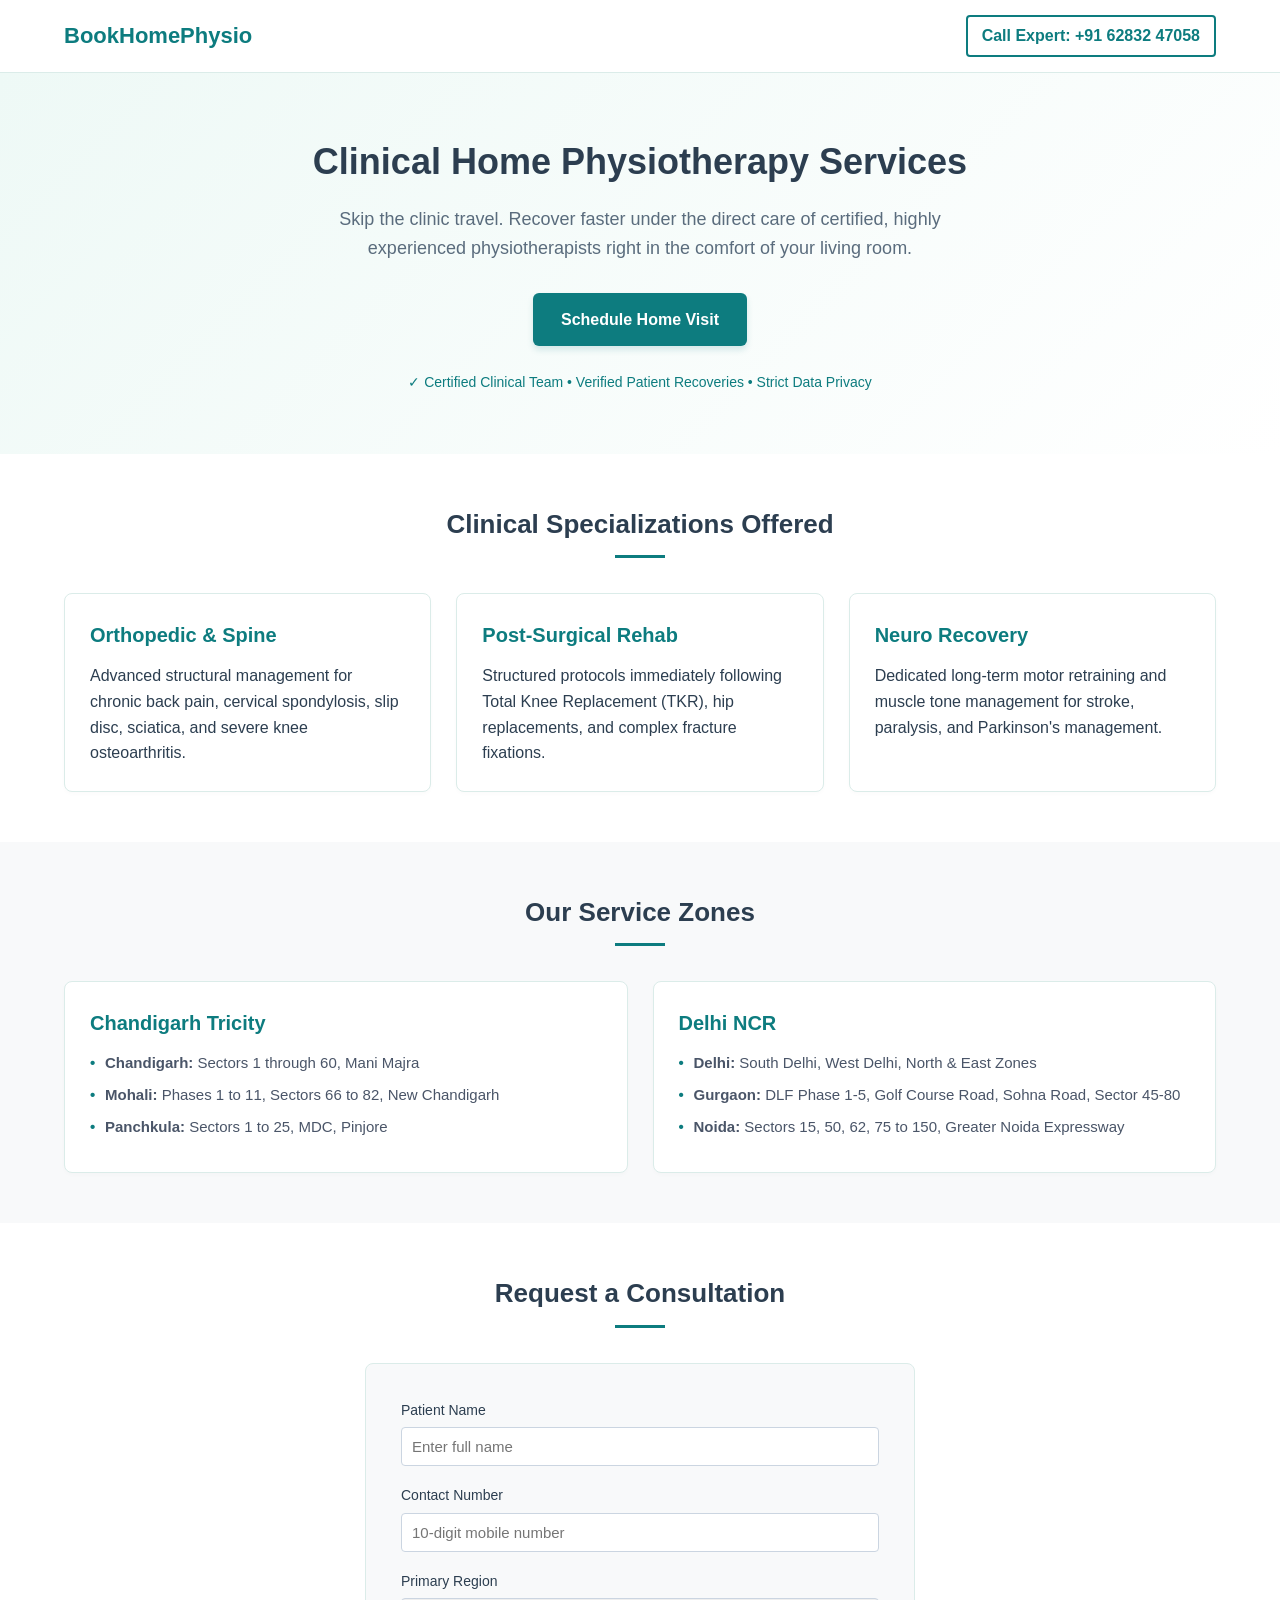
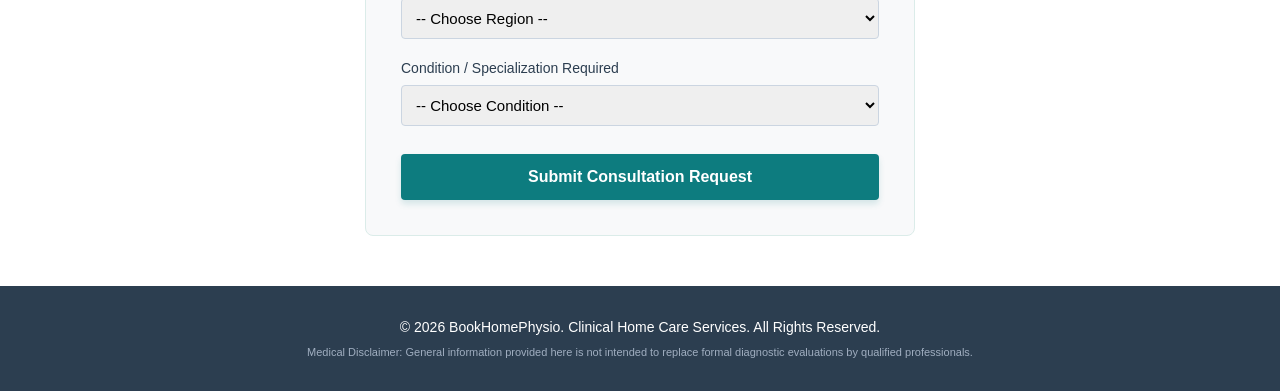
==== index.html @ b2006453 "Create index.html" ====
<!DOCTYPE html>
<html lang="en">
<head>
    <meta charset="UTF-8">
    <meta name="viewport" content="width=device-width, initial-scale=1.0">
    <title>Professional Home Physiotherapy | Chandigarh Tricity & Delhi NCR | BookHomePhysio</title>
    <meta name="description" content="Get certified, specialized home physiotherapists at your doorstep in Chandigarh, Mohali, Panchkula, Delhi, Gurgaon, and Noida. Expert rehab for back pain, stroke, and post-surgery.">
    <meta name="keywords" content="home physiotherapy Chandigarh, home physio Delhi NCR, doorstep physiotherapist Gurgaon, back pain treatment at home Mohali, neuro rehab Panchkula">
    <link rel="canonical" href="https://bookhomephysio.com">
    
    <!-- Deep Mint & Teal Minimal CSS -->
    <style>
        :root {
            --primary-teal: #0d7c7f;
            --accent-mint: #eef9f6;
            --text-dark: #2c3e50;
            --text-light: #ffffff;
            --gray-bg: #f8f9fa;
            --border-color: #dbece9;
        }
        
        * { box-sizing: border-box; margin: 0; padding: 0; font-family: -apple-system, BlinkMacSystemFont, "Segoe UI", Roboto, Helvetica, Arial, sans-serif; }
        body { color: var(--text-dark); line-height: 1.6; background-color: #fff; }
        
        header { background: var(--text-light); padding: 15px 5%; display: flex; justify-content: space-between; align-items: center; border-bottom: 1px solid var(--border-color); position: sticky; top: 0; z-index: 1000; }
        .logo { font-size: 22px; font-weight: 700; color: var(--primary-teal); text-decoration: none; }
        .nav-phone { font-weight: 600; color: var(--primary-teal); text-decoration: none; border: 2px solid var(--primary-teal); padding: 6px 14px; border-radius: 4px; transition: background 0.3s; }
        .nav-phone:hover { background: var(--accent-mint); }
        
        .hero { background: linear-gradient(135deg, var(--accent-mint) 0%, #ffffff 100%); padding: 60px 5%; text-align: center; }
        .hero h1 { font-size: 36px; color: var(--text-dark); margin-bottom: 15px; font-weight: 800; }
        .hero p { font-size: 18px; max-width: 700px; margin: 0 auto 30px; color: #5a6c7d; }
        .cta-btn { background-color: var(--primary-teal); color: var(--text-light); padding: 14px 28px; font-size: 16px; font-weight: 600; border: none; border-radius: 6px; cursor: pointer; text-decoration: none; display: inline-block; box-shadow: 0 4px 6px rgba(13,124,127,0.15); }
        .trust-badge { margin-top: 25px; font-size: 14px; color: var(--primary-teal); font-weight: 500; }

        .section { padding: 50px 5%; }
        .section-title { text-align: center; font-size: 26px; margin-bottom: 35px; position: relative; color: var(--text-dark); }
        .section-title::after { content: ''; display: block; width: 50px; height: 3px; background: var(--primary-teal); margin: 10px auto 0; }

        /* Grid for Locations */
        .grid-container { display: grid; grid-template-columns: repeat(auto-fit, minmax(280px, 1fr)); gap: 25px; }
        .card { background: var(--text-light); border: 1px solid var(--border-color); padding: 25px; border-radius: 8px; box-shadow: 0 2px 4px rgba(0,0,0,0.02); }
        .card h3 { color: var(--primary-teal); margin-bottom: 12px; font-size: 20px; }
        .card ul { list-style: none; }
        .card ul li { margin-bottom: 8px; font-size: 15px; color: #4a5568; position: relative; padding-left: 15px; }
        .card ul li::before { content: "•"; color: var(--primary-teal); font-weight: bold; position: absolute; left: 0; }

        /* Lead Capture Form */
        .form-container { max-width: 550px; margin: 0 auto; background: var(--gray-bg); padding: 35px; border-radius: 8px; border: 1px solid var(--border-color); }
        .form-group { margin-bottom: 18px; }
        .form-group label { display: block; margin-bottom: 6px; font-weight: 500; font-size: 14px; }
        .form-control { width: 100%; padding: 10px; border: 1px solid #cbd5e1; border-radius: 4px; font-size: 15px; }
        .form-control:focus { outline: none; border-color: var(--primary-teal); }

        footer { background: var(--text-dark); color: var(--text-light); padding: 30px 5%; text-align: center; font-size: 14px; }
        
        @media(max-width: 768px) {
            .hero h1 { font-size: 28px; }
            .hero p { font-size: 16px; }
        }
    </style>

    <!-- AEO / GEO Engine Schema Integration with Phone Update -->
    <script type="application/ld+json">
    {
      "@context": "https://schema.org",
      "@type": "MedicalBusiness",
      "name": "BookHomePhysio",
      "image": "https://bookhomephysio.com/assets/logo.png",
      "description": "Premium doorstep physiotherapy services provided by certified healthcare professionals.",
      "url": "https://bookhomephysio.com",
      "telephone": "+916283247058",
      "priceRange": "$$",
      "medicalSpecialty": [
        "Physiotherapy",
        "Musculoskeletal",
        "NeurologicalRehabilitation"
      ],
      "availableService": [
        {
          "@type": "MedicalProcedure",
          "name": "Post-Surgical Rehabilitation",
          "description": "In-home targeted physical therapy for recovery following joint replacements, fractures, or major surgeries."
        },
        {
          "@type": "MedicalProcedure",
          "name": "Neurological Rehabilitation",
          "description": "Specialized movement and motor skill therapies for stroke recovery, Parkinson's disease, and spinal cord injuries."
        },
        {
          "@type": "MedicalProcedure",
          "name": "Geriatric Mobility Care",
          "description": "Balance, strength training, and fall prevention for elderly individuals in their homes."
        }
      ],
      "areaServed": [
        {
          "@type": "AdministrativeArea",
          "name": "Chandigarh Tricity",
          "containsPlace": [
            {"@type": "AdministrativeArea", "name": "Chandigarh"},
            {"@type": "AdministrativeArea", "name": "Mohali"},
            {"@type": "AdministrativeArea", "name": "Panchkula"}
          ]
        },
        {
          "@type": "AdministrativeArea",
          "name": "Delhi NCR",
          "containsPlace": [
            {"@type": "AdministrativeArea", "name": "Delhi"},
            {"@type": "AdministrativeArea", "name": "Gurgaon"},
            {"@type": "AdministrativeArea", "name": "Noida"}
          ]
        }
      ]
    }
    </script>
</head>
<body>

    <header>
        <a href="#" class="logo">BookHomePhysio</a>
        <a href="tel:+916283247058" class="nav-phone">Call Expert: +91 62832 47058</a>
    </header>

    <!-- Hero Content structured for quick indexing answers -->
    <section class="hero">
        <h1>Clinical Home Physiotherapy Services</h1>
        <p>Skip the clinic travel. Recover faster under the direct care of certified, highly experienced physiotherapists right in the comfort of your living room.</p>
        <a href="#book-now" class="cta-btn">Schedule Home Visit</a>
        <div class="trust-badge">✓ Certified Clinical Team • Verified Patient Recoveries • Strict Data Privacy</div>
    </section>

    <!-- Core Specializations -->
    <section class="section">
        <h2 class="section-title">Clinical Specializations Offered</h2>
        <div class="grid-container">
            <div class="card">
                <h3>Orthopedic & Spine</h3>
                <p>Advanced structural management for chronic back pain, cervical spondylosis, slip disc, sciatica, and severe knee osteoarthritis.</p>
            </div>
            <div class="card">
                <h3>Post-Surgical Rehab</h3>
                <p>Structured protocols immediately following Total Knee Replacement (TKR), hip replacements, and complex fracture fixations.</p>
            </div>
            <div class="card">
                <h3>Neuro Recovery</h3>
                <p>Dedicated long-term motor retraining and muscle tone management for stroke, paralysis, and Parkinson's management.</p>
            </div>
        </div>
    </section>

    <!-- Geographic Anchors (Crucial for GEO / Local SEO Context) -->
    <section class="section" style="background-color: var(--gray-bg);">
        <h2 class="section-title">Our Service Zones</h2>
        <div class="grid-container">
            <div class="card">
                <h3>Chandigarh Tricity</h3>
                <ul>
                    <li><strong>Chandigarh:</strong> Sectors 1 through 60, Mani Majra</li>
                    <li><strong>Mohali:</strong> Phases 1 to 11, Sectors 66 to 82, New Chandigarh</li>
                    <li><strong>Panchkula:</strong> Sectors 1 to 25, MDC, Pinjore</li>
                </ul>
            </div>
            <div class="card">
                <h3>Delhi NCR</h3>
                <ul>
                    <li><strong>Delhi:</strong> South Delhi, West Delhi, North & East Zones</li>
                    <li><strong>Gurgaon:</strong> DLF Phase 1-5, Golf Course Road, Sohna Road, Sector 45-80</li>
                    <li><strong>Noida:</strong> Sectors 15, 50, 62, 75 to 150, Greater Noida Expressway</li>
                </ul>
            </div>
        </div>
    </section>

    <!-- Conversion & Medical Intake Node -->
    <section class="section" id="book-now">
        <h2 class="section-title">Request a Consultation</h2>
        <div class="form-container">
            <form action="#" method="POST">
                <div class="form-group">
                    <label for="patient_name">Patient Name</label>
                    <input type="text" id="patient_name" name="name" class="form-control" required placeholder="Enter full name">
                </div>
                <div class="form-group">
                    <label for="phone_number">Contact Number</label>
                    <input type="tel" id="phone_number" name="phone" class="form-control" required placeholder="10-digit mobile number">
                </div>
                <div class="form-group">
                    <label for="location_zone">Primary Region</label>
                    <select id="location_zone" name="region" class="form-control" required>
                        <option value="">-- Choose Region --</option>
                        <option value="chandigarh">Chandigarh Tricity</option>
                        <option value="delhi-ncr">Delhi NCR</option>
                    </select>
                </div>
                <div class="form-group">
                    <label for="condition_type">Condition / Specialization Required</label>
                    <select id="condition_type" name="condition" class="form-control" required>
                        <option value="">-- Choose Condition --</option>
                        <option value="ortho">Orthopedic / Joint Pain</option>
                        <option value="post-op">Post-Surgical Rehabilitation</option>
                        <option value="neuro">Neurological Recovery (Stroke/Paralysis)</option>
                        <option value="other">General Mobility & Elderly Care</option>
                    </select>
                </div>
                <button type="submit" class="cta-btn" style="width: 100%; border-radius: 4px; margin-top: 10px;">Submit Consultation Request</button>
            </form>
        </div>
    </section>

    <footer>
        <p>&copy; 2026 BookHomePhysio. Clinical Home Care Services. All Rights Reserved.</p>
        <p style="font-size: 11px; margin-top: 5px; color: #a0aec0;">Medical Disclaimer: General information provided here is not intended to replace formal diagnostic evaluations by qualified professionals.</p>
    </footer>

</body>
</html>
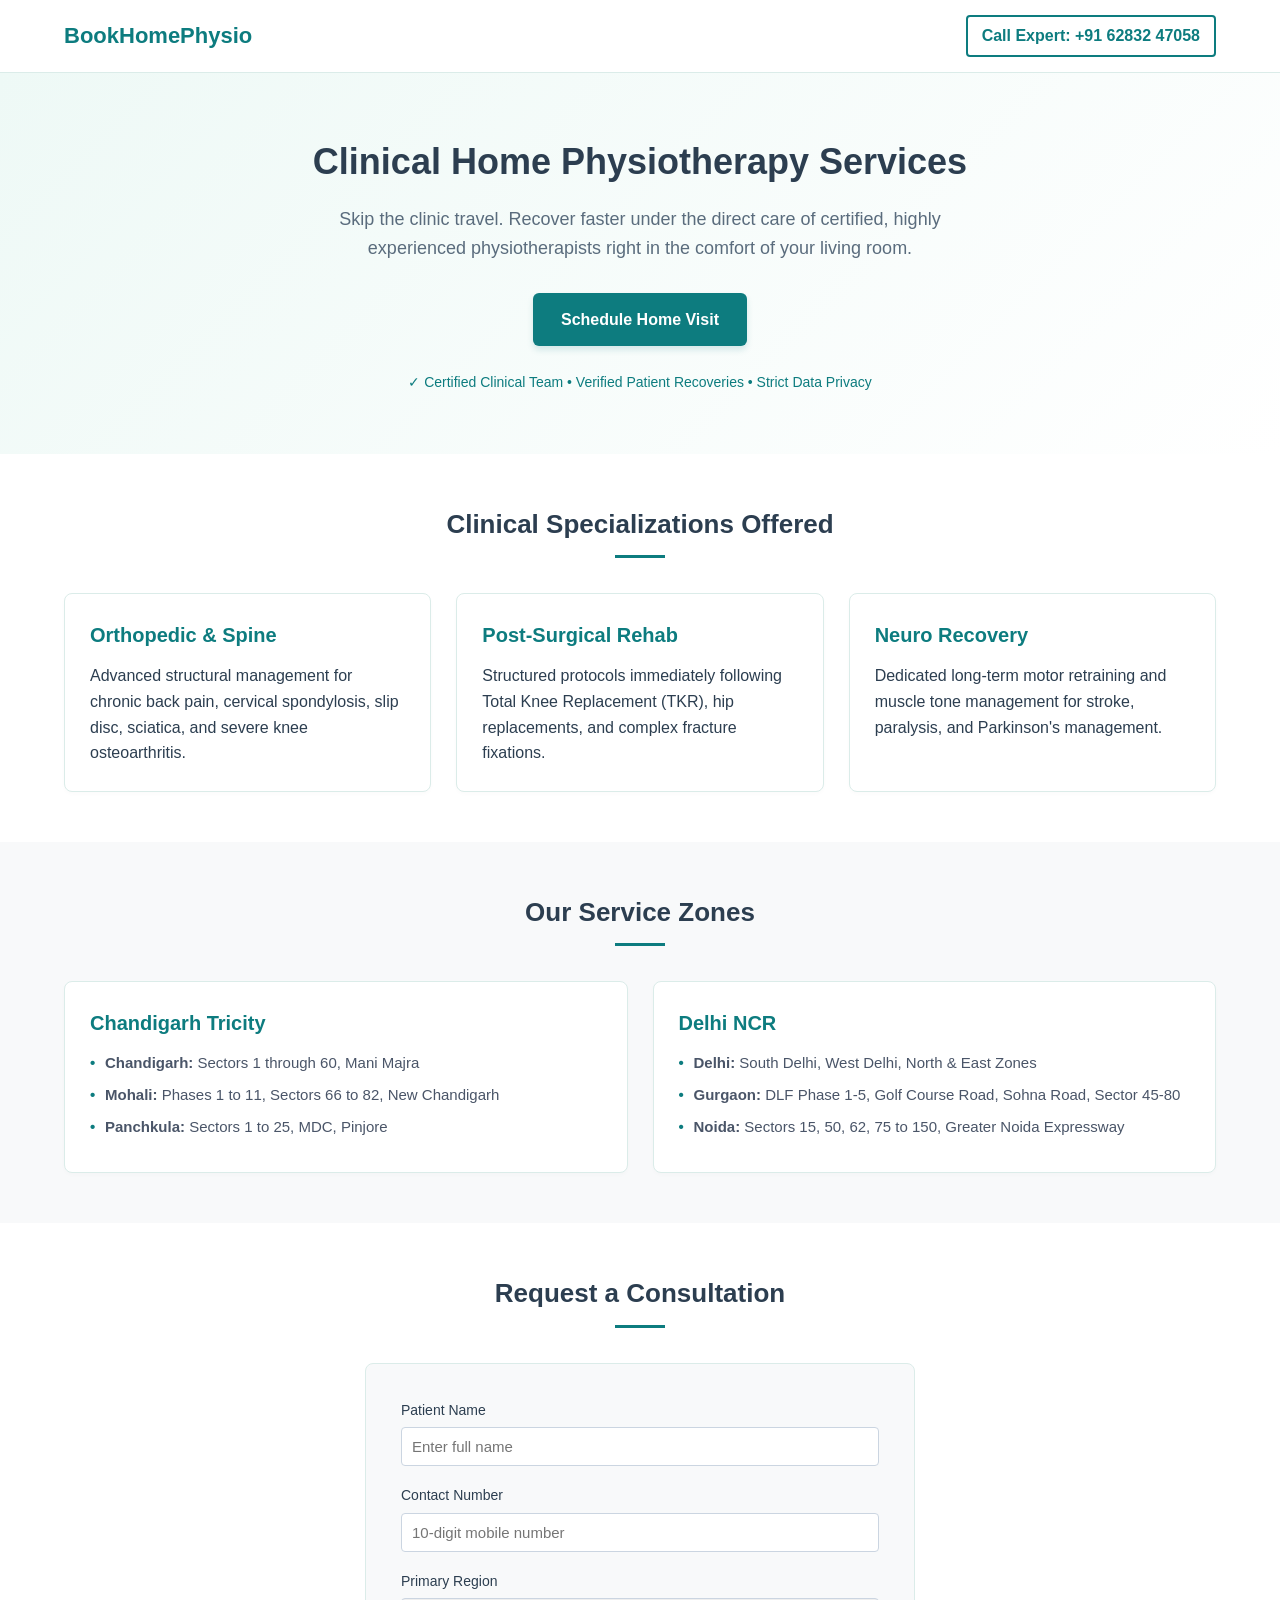
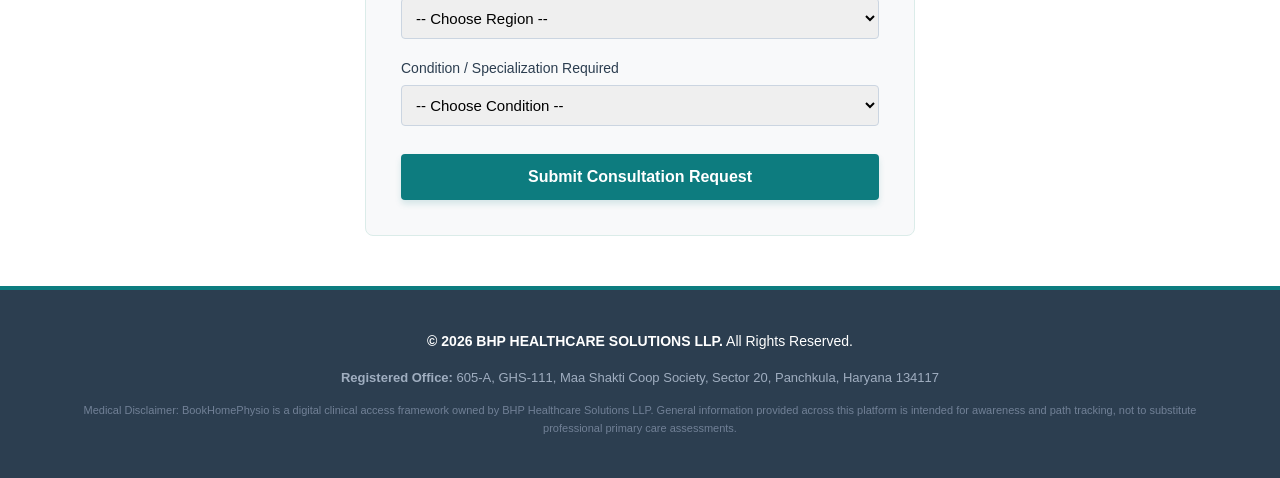
==== commit a3a27c13: "Update index.html" ====
--- a/index.html
+++ b/index.html
@@ -8,7 +8,6 @@
     <meta name="keywords" content="home physiotherapy Chandigarh, home physio Delhi NCR, doorstep physiotherapist Gurgaon, back pain treatment at home Mohali, neuro rehab Panchkula">
     <link rel="canonical" href="https://bookhomephysio.com">
     
-    <!-- Deep Mint & Teal Minimal CSS -->
     <style>
         :root {
             --primary-teal: #0d7c7f;
@@ -47,12 +46,14 @@
 
         /* Lead Capture Form */
         .form-container { max-width: 550px; margin: 0 auto; background: var(--gray-bg); padding: 35px; border-radius: 8px; border: 1px solid var(--border-color); }
-        .form-group { margin-bottom: 18px; }
+        .form-container form { margin: 0; }
+        .form-group { margin-bottom: 18px; text-align: left; }
         .form-group label { display: block; margin-bottom: 6px; font-weight: 500; font-size: 14px; }
         .form-control { width: 100%; padding: 10px; border: 1px solid #cbd5e1; border-radius: 4px; font-size: 15px; }
         .form-control:focus { outline: none; border-color: var(--primary-teal); }
 
-        footer { background: var(--text-dark); color: var(--text-light); padding: 30px 5%; text-align: center; font-size: 14px; }
+        footer { background: var(--text-dark); color: var(--text-light); padding: 40px 5%; text-align: center; font-size: 14px; border-top: 4px solid var(--primary-teal); }
+        .footer-address { margin: 15px auto; max-width: 600px; color: #a0aec0; font-size: 13px; line-height: 1.5; }
         
         @media(max-width: 768px) {
             .hero h1 { font-size: 28px; }
@@ -60,17 +61,25 @@
         }
     </style>
 
-    <!-- AEO / GEO Engine Schema Integration with Phone Update -->
     <script type="application/ld+json">
     {
       "@context": "https://schema.org",
       "@type": "MedicalBusiness",
-      "name": "BookHomePhysio",
+      "name": "BHP HEALTHCARE SOLUTIONS LLP",
+      "alternateName": "BookHomePhysio",
       "image": "https://bookhomephysio.com/assets/logo.png",
-      "description": "Premium doorstep physiotherapy services provided by certified healthcare professionals.",
+      "description": "Premium doorstep physiotherapy services provided by certified healthcare professionals across Chandigarh Tricity and Delhi NCR.",
       "url": "https://bookhomephysio.com",
       "telephone": "+916283247058",
       "priceRange": "$$",
+      "address": {
+        "@type": "PostalAddress",
+        "streetAddress": "605-A, GHS-111, Maa Shakti Coop Society, Sector 20",
+        "addressLocality": "Panchkula",
+        "addressRegion": "Haryana",
+        "postalCode": "134117",
+        "addressCountry": "IN"
+      },
       "medicalSpecialty": [
         "Physiotherapy",
         "Musculoskeletal",
@@ -123,7 +132,6 @@
         <a href="tel:+916283247058" class="nav-phone">Call Expert: +91 62832 47058</a>
     </header>
 
-    <!-- Hero Content structured for quick indexing answers -->
     <section class="hero">
         <h1>Clinical Home Physiotherapy Services</h1>
         <p>Skip the clinic travel. Recover faster under the direct care of certified, highly experienced physiotherapists right in the comfort of your living room.</p>
@@ -131,7 +139,6 @@
         <div class="trust-badge">✓ Certified Clinical Team • Verified Patient Recoveries • Strict Data Privacy</div>
     </section>
 
-    <!-- Core Specializations -->
     <section class="section">
         <h2 class="section-title">Clinical Specializations Offered</h2>
         <div class="grid-container">
@@ -150,7 +157,6 @@
         </div>
     </section>
 
-    <!-- Geographic Anchors (Crucial for GEO / Local SEO Context) -->
     <section class="section" style="background-color: var(--gray-bg);">
         <h2 class="section-title">Our Service Zones</h2>
         <div class="grid-container">
@@ -173,7 +179,6 @@
         </div>
     </section>
 
-    <!-- Conversion & Medical Intake Node -->
     <section class="section" id="book-now">
         <h2 class="section-title">Request a Consultation</h2>
         <div class="form-container">
@@ -210,8 +215,13 @@
     </section>
 
     <footer>
-        <p>&copy; 2026 BookHomePhysio. Clinical Home Care Services. All Rights Reserved.</p>
-        <p style="font-size: 11px; margin-top: 5px; color: #a0aec0;">Medical Disclaimer: General information provided here is not intended to replace formal diagnostic evaluations by qualified professionals.</p>
+        <p><strong>&copy; 2026 BHP HEALTHCARE SOLUTIONS LLP.</strong> All Rights Reserved.</p>
+        <p class="footer-address">
+            <strong>Registered Office:</strong> 605-A, GHS-111, Maa Shakti Coop Society, Sector 20, Panchkula, Haryana 134117
+        </p>
+        <p style="font-size: 11px; margin-top: 15px; color: #718096;">
+            Medical Disclaimer: BookHomePhysio is a digital clinical access framework owned by BHP Healthcare Solutions LLP. General information provided across this platform is intended for awareness and path tracking, not to substitute professional primary care assessments.
+        </p>
     </footer>
 
 </body>
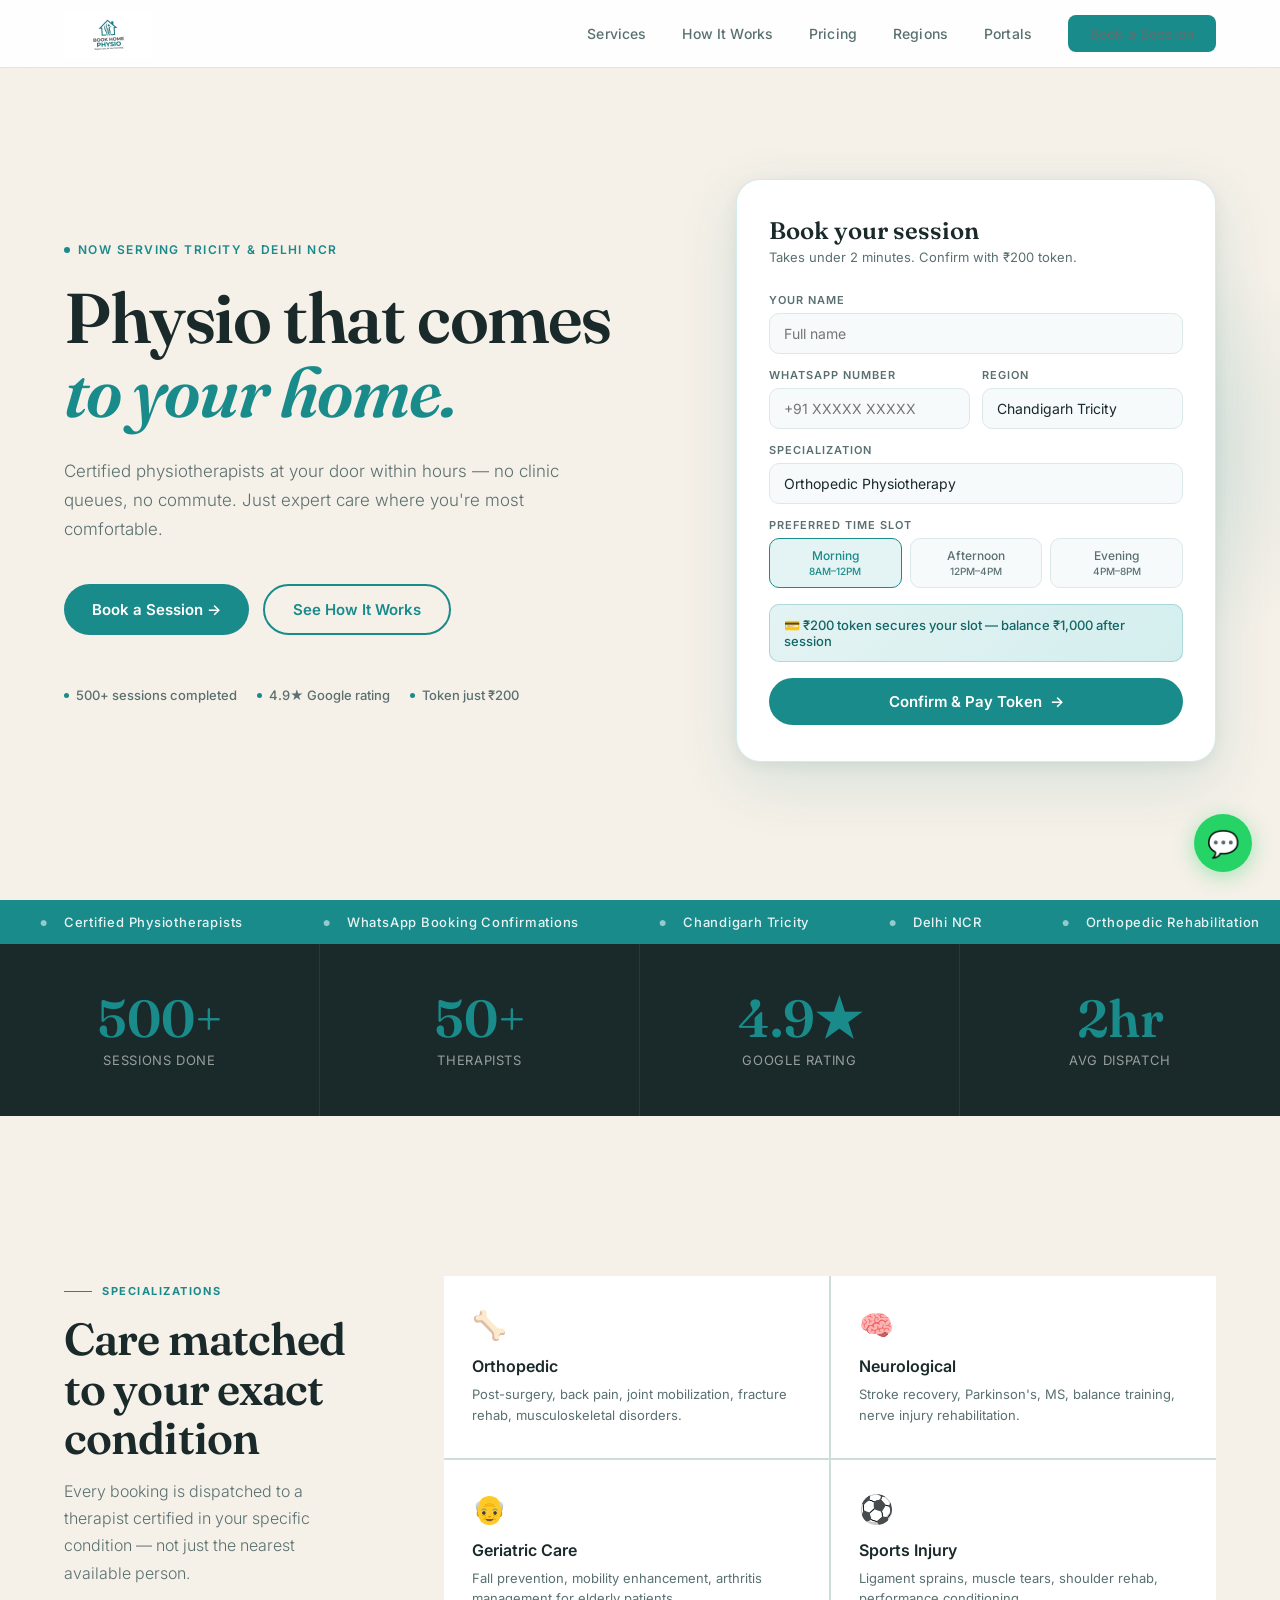
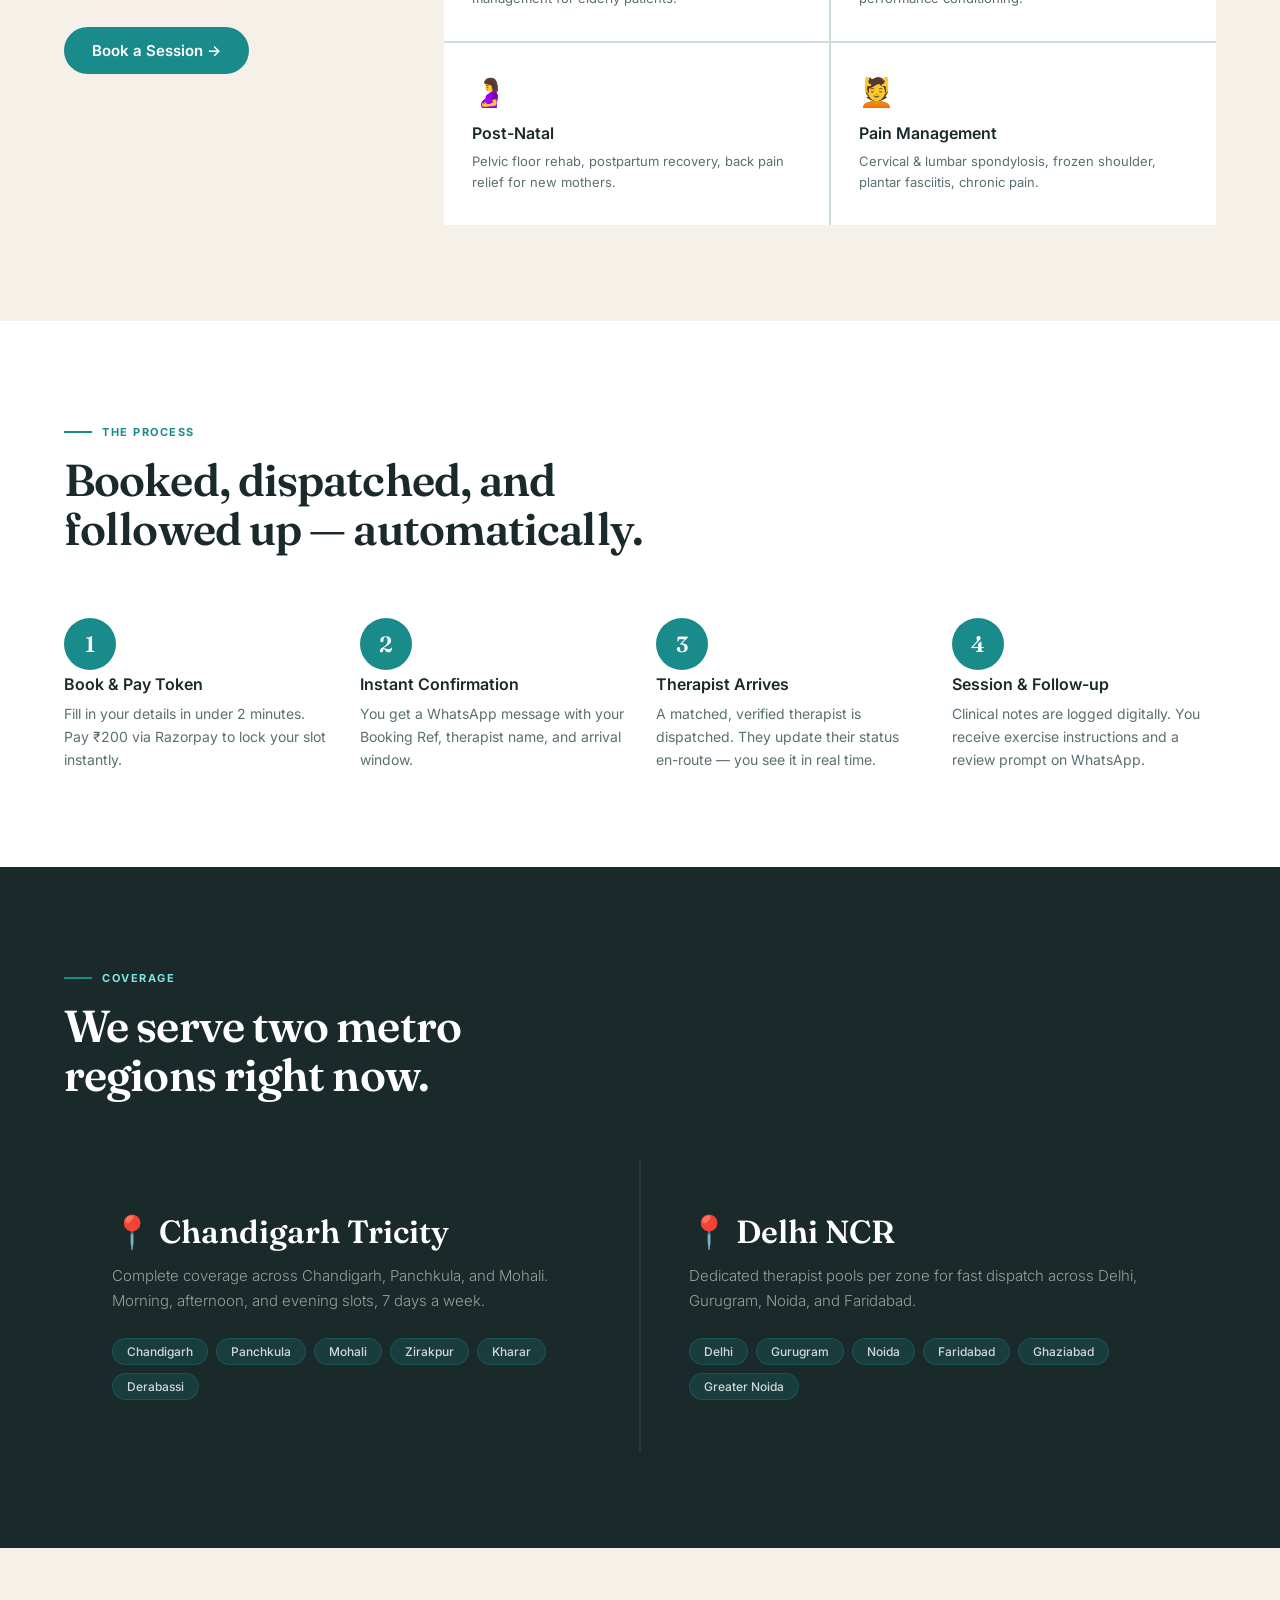
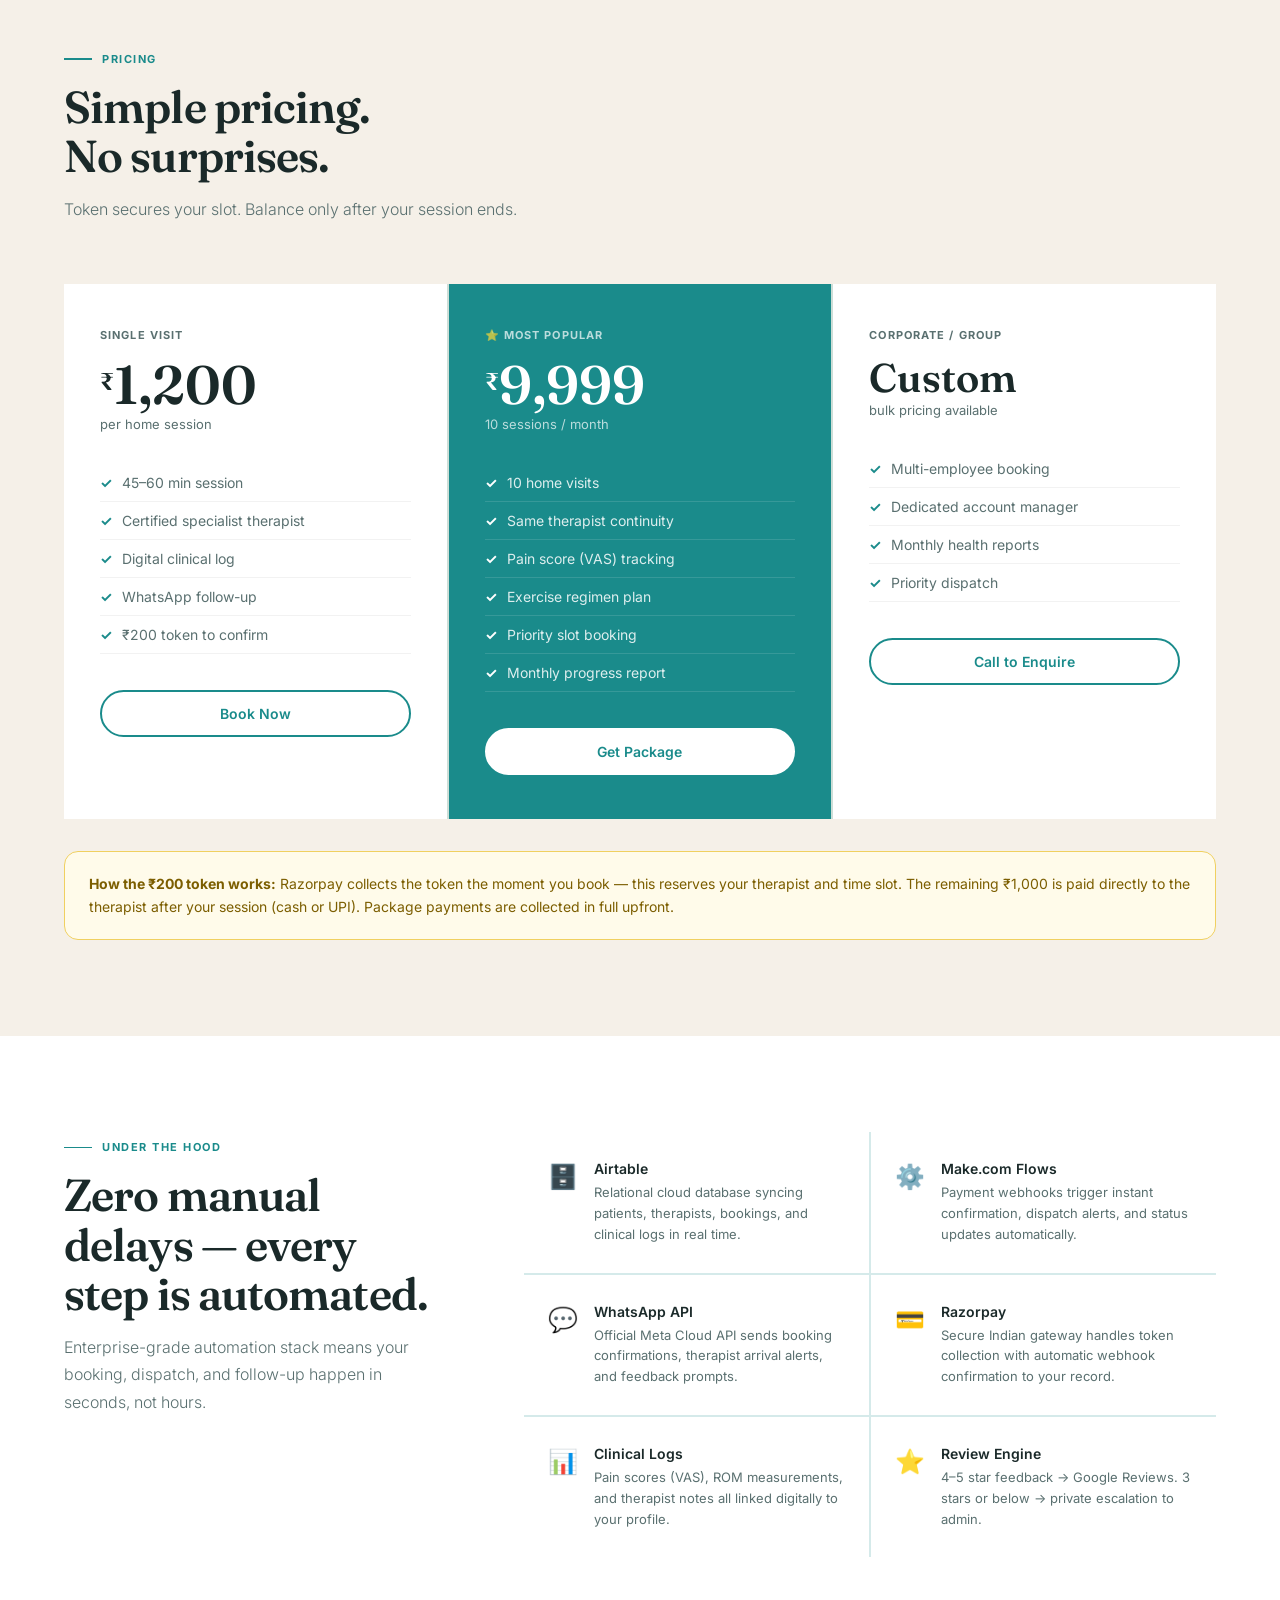
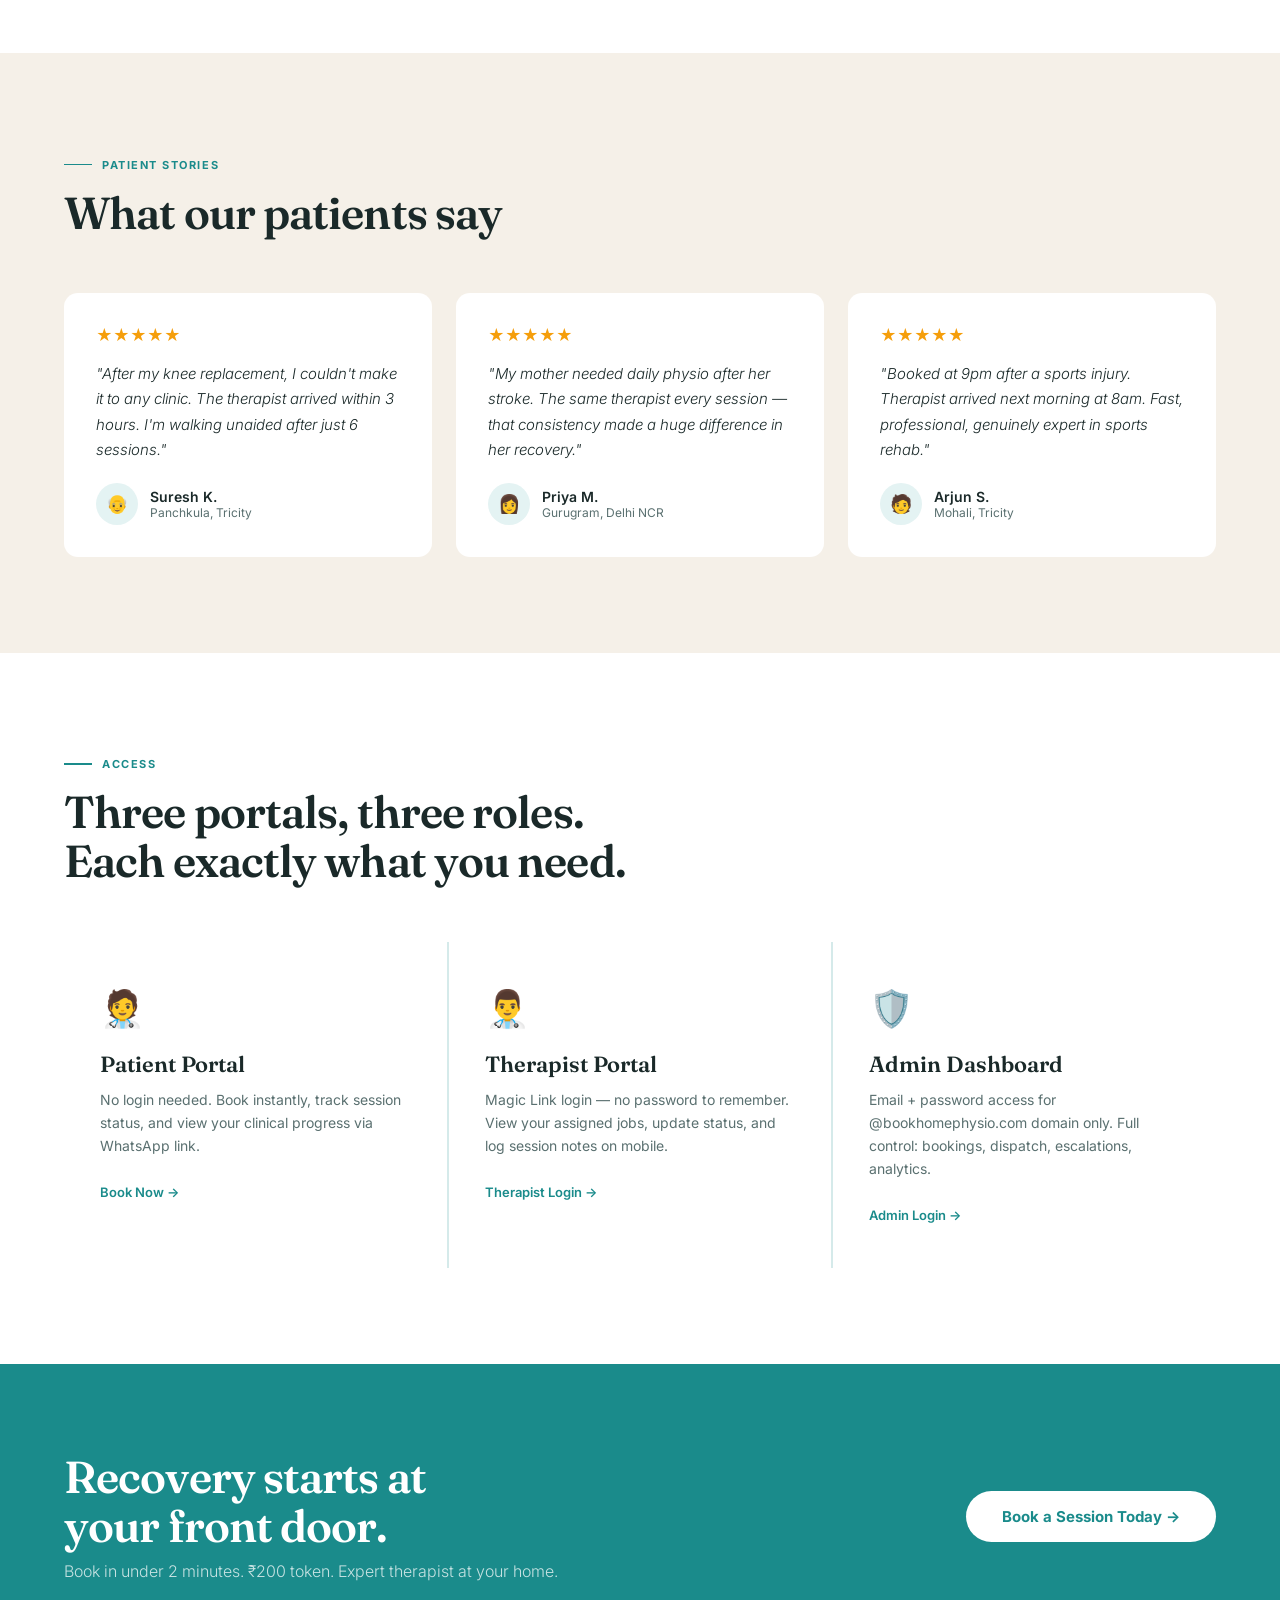
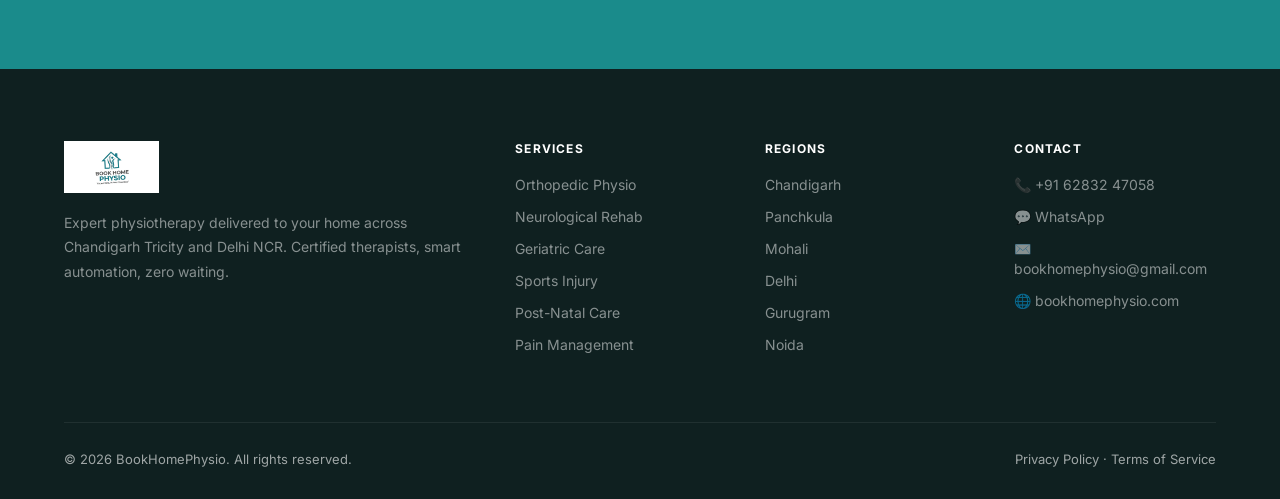
==== commit 98c3b5f5: "Update index.html" ====
--- a/index.html
+++ b/index.html
@@ -1,228 +1,895 @@
 <!DOCTYPE html>
 <html lang="en">
 <head>
-    <meta charset="UTF-8">
-    <meta name="viewport" content="width=device-width, initial-scale=1.0">
-    <title>Professional Home Physiotherapy | Chandigarh Tricity & Delhi NCR | BookHomePhysio</title>
-    <meta name="description" content="Get certified, specialized home physiotherapists at your doorstep in Chandigarh, Mohali, Panchkula, Delhi, Gurgaon, and Noida. Expert rehab for back pain, stroke, and post-surgery.">
-    <meta name="keywords" content="home physiotherapy Chandigarh, home physio Delhi NCR, doorstep physiotherapist Gurgaon, back pain treatment at home Mohali, neuro rehab Panchkula">
-    <link rel="canonical" href="https://bookhomephysio.com">
-    
-    <style>
-        :root {
-            --primary-teal: #0d7c7f;
-            --accent-mint: #eef9f6;
-            --text-dark: #2c3e50;
-            --text-light: #ffffff;
-            --gray-bg: #f8f9fa;
-            --border-color: #dbece9;
-        }
-        
-        * { box-sizing: border-box; margin: 0; padding: 0; font-family: -apple-system, BlinkMacSystemFont, "Segoe UI", Roboto, Helvetica, Arial, sans-serif; }
-        body { color: var(--text-dark); line-height: 1.6; background-color: #fff; }
-        
-        header { background: var(--text-light); padding: 15px 5%; display: flex; justify-content: space-between; align-items: center; border-bottom: 1px solid var(--border-color); position: sticky; top: 0; z-index: 1000; }
-        .logo { font-size: 22px; font-weight: 700; color: var(--primary-teal); text-decoration: none; }
-        .nav-phone { font-weight: 600; color: var(--primary-teal); text-decoration: none; border: 2px solid var(--primary-teal); padding: 6px 14px; border-radius: 4px; transition: background 0.3s; }
-        .nav-phone:hover { background: var(--accent-mint); }
-        
-        .hero { background: linear-gradient(135deg, var(--accent-mint) 0%, #ffffff 100%); padding: 60px 5%; text-align: center; }
-        .hero h1 { font-size: 36px; color: var(--text-dark); margin-bottom: 15px; font-weight: 800; }
-        .hero p { font-size: 18px; max-width: 700px; margin: 0 auto 30px; color: #5a6c7d; }
-        .cta-btn { background-color: var(--primary-teal); color: var(--text-light); padding: 14px 28px; font-size: 16px; font-weight: 600; border: none; border-radius: 6px; cursor: pointer; text-decoration: none; display: inline-block; box-shadow: 0 4px 6px rgba(13,124,127,0.15); }
-        .trust-badge { margin-top: 25px; font-size: 14px; color: var(--primary-teal); font-weight: 500; }
-
-        .section { padding: 50px 5%; }
-        .section-title { text-align: center; font-size: 26px; margin-bottom: 35px; position: relative; color: var(--text-dark); }
-        .section-title::after { content: ''; display: block; width: 50px; height: 3px; background: var(--primary-teal); margin: 10px auto 0; }
-
-        /* Grid for Locations */
-        .grid-container { display: grid; grid-template-columns: repeat(auto-fit, minmax(280px, 1fr)); gap: 25px; }
-        .card { background: var(--text-light); border: 1px solid var(--border-color); padding: 25px; border-radius: 8px; box-shadow: 0 2px 4px rgba(0,0,0,0.02); }
-        .card h3 { color: var(--primary-teal); margin-bottom: 12px; font-size: 20px; }
-        .card ul { list-style: none; }
-        .card ul li { margin-bottom: 8px; font-size: 15px; color: #4a5568; position: relative; padding-left: 15px; }
-        .card ul li::before { content: "•"; color: var(--primary-teal); font-weight: bold; position: absolute; left: 0; }
-
-        /* Lead Capture Form */
-        .form-container { max-width: 550px; margin: 0 auto; background: var(--gray-bg); padding: 35px; border-radius: 8px; border: 1px solid var(--border-color); }
-        .form-container form { margin: 0; }
-        .form-group { margin-bottom: 18px; text-align: left; }
-        .form-group label { display: block; margin-bottom: 6px; font-weight: 500; font-size: 14px; }
-        .form-control { width: 100%; padding: 10px; border: 1px solid #cbd5e1; border-radius: 4px; font-size: 15px; }
-        .form-control:focus { outline: none; border-color: var(--primary-teal); }
-
-        footer { background: var(--text-dark); color: var(--text-light); padding: 40px 5%; text-align: center; font-size: 14px; border-top: 4px solid var(--primary-teal); }
-        .footer-address { margin: 15px auto; max-width: 600px; color: #a0aec0; font-size: 13px; line-height: 1.5; }
-        
-        @media(max-width: 768px) {
-            .hero h1 { font-size: 28px; }
-            .hero p { font-size: 16px; }
-        }
-    </style>
-
-    <script type="application/ld+json">
-    {
-      "@context": "https://schema.org",
-      "@type": "MedicalBusiness",
-      "name": "BHP HEALTHCARE SOLUTIONS LLP",
-      "alternateName": "BookHomePhysio",
-      "image": "https://bookhomephysio.com/assets/logo.png",
-      "description": "Premium doorstep physiotherapy services provided by certified healthcare professionals across Chandigarh Tricity and Delhi NCR.",
-      "url": "https://bookhomephysio.com",
-      "telephone": "+916283247058",
-      "priceRange": "$$",
-      "address": {
-        "@type": "PostalAddress",
-        "streetAddress": "605-A, GHS-111, Maa Shakti Coop Society, Sector 20",
-        "addressLocality": "Panchkula",
-        "addressRegion": "Haryana",
-        "postalCode": "134117",
-        "addressCountry": "IN"
-      },
-      "medicalSpecialty": [
-        "Physiotherapy",
-        "Musculoskeletal",
-        "NeurologicalRehabilitation"
-      ],
-      "availableService": [
-        {
-          "@type": "MedicalProcedure",
-          "name": "Post-Surgical Rehabilitation",
-          "description": "In-home targeted physical therapy for recovery following joint replacements, fractures, or major surgeries."
-        },
-        {
-          "@type": "MedicalProcedure",
-          "name": "Neurological Rehabilitation",
-          "description": "Specialized movement and motor skill therapies for stroke recovery, Parkinson's disease, and spinal cord injuries."
-        },
-        {
-          "@type": "MedicalProcedure",
-          "name": "Geriatric Mobility Care",
-          "description": "Balance, strength training, and fall prevention for elderly individuals in their homes."
-        }
-      ],
-      "areaServed": [
-        {
-          "@type": "AdministrativeArea",
-          "name": "Chandigarh Tricity",
-          "containsPlace": [
-            {"@type": "AdministrativeArea", "name": "Chandigarh"},
-            {"@type": "AdministrativeArea", "name": "Mohali"},
-            {"@type": "AdministrativeArea", "name": "Panchkula"}
-          ]
-        },
-        {
-          "@type": "AdministrativeArea",
-          "name": "Delhi NCR",
-          "containsPlace": [
-            {"@type": "AdministrativeArea", "name": "Delhi"},
-            {"@type": "AdministrativeArea", "name": "Gurgaon"},
-            {"@type": "AdministrativeArea", "name": "Noida"}
-          ]
-        }
-      ]
-    }
-    </script>
+<meta charset="UTF-8"/>
+<meta name="viewport" content="width=device-width, initial-scale=1.0"/>
+<title>BookHomePhysio – Expert Care, At Your Doorstep</title>
+<link href="https://fonts.googleapis.com/css2?family=Fraunces:ital,wght@0,300;0,600;0,700;1,300;1,600&family=Inter:wght@300;400;500;600&display=swap" rel="stylesheet"/>
+<style>
+/* ─── TOKENS ─────────────────────────────── */
+:root {
+  --ink:      #1a2929;
+  --teal:     #1a8b8b;
+  --teal-mid: #126666;
+  --teal-pale:#e4f3f3;
+  --teal-glow:rgba(26,139,139,0.15);
+  --red:      #c0392b;
+  --sand:     #f5f0e8;
+  --sand-dark:#ede5d6;
+  --white:    #ffffff;
+  --mist:     #f7fafa;
+  --slate:    #5a7070;
+  --border:   rgba(26,139,139,0.18);
+  --radius:   14px;
+  --radius-lg:24px;
+}
+*,*::before,*::after{margin:0;padding:0;box-sizing:border-box;}
+html{scroll-behavior:smooth;}
+body{font-family:'Inter',sans-serif;color:var(--ink);background:var(--white);-webkit-font-smoothing:antialiased;}
+
+/* ─── NAV ────────────────────────────────── */
+nav{
+  position:fixed;top:0;left:0;right:0;z-index:200;
+  display:flex;align-items:center;justify-content:space-between;
+  padding:0 5%;height:68px;
+  background:rgba(255,255,255,0.92);
+  backdrop-filter:blur(16px);
+  border-bottom:1px solid var(--border);
+  transition:box-shadow .3s;
+}
+nav.scrolled{box-shadow:0 2px 24px rgba(26,139,139,0.10);}
+.nav-logo img{height:48px;display:block;}
+.nav-links{display:flex;align-items:center;gap:36px;}
+.nav-links a{font-size:14px;font-weight:500;color:var(--slate);text-decoration:none;letter-spacing:.01em;transition:color .2s;}
+.nav-links a:hover{color:var(--teal);}
+.nav-cta{
+  background:var(--teal);color:#fff;
+  font-size:14px;font-weight:600;
+  padding:10px 22px;border-radius:8px;
+  text-decoration:none;transition:background .2s,transform .2s,box-shadow .2s;
+  letter-spacing:.02em;
+}
+.nav-cta:hover{background:var(--teal-mid);transform:translateY(-1px);box-shadow:0 6px 20px rgba(26,139,139,.3);}
+.hamburger{display:none;flex-direction:column;gap:5px;cursor:pointer;padding:4px;}
+.hamburger span{display:block;width:24px;height:2px;background:var(--ink);border-radius:2px;transition:.3s;}
+
+/* ─── HERO ───────────────────────────────── */
+.hero{
+  min-height:100vh;
+  display:grid;grid-template-columns:1fr 480px;align-items:center;
+  gap:60px;padding:100px 5% 60px;
+  background: var(--sand);
+  position:relative;overflow:hidden;
+}
+/* decorative spine motif */
+.hero::before{
+  content:'';position:absolute;
+  right:-80px;top:50%;transform:translateY(-50%);
+  width:420px;height:420px;
+  background:radial-gradient(circle,rgba(26,139,139,.12) 0%, transparent 70%);
+  border-radius:50%;pointer-events:none;
+}
+.hero-eyebrow{
+  display:inline-flex;align-items:center;gap:8px;
+  font-size:12px;font-weight:600;letter-spacing:.12em;text-transform:uppercase;
+  color:var(--teal);margin-bottom:24px;
+}
+.hero-eyebrow span{
+  width:6px;height:6px;background:var(--teal);border-radius:50%;
+  animation:pulse 2s ease-in-out infinite;
+}
+@keyframes pulse{0%,100%{opacity:1;transform:scale(1);}50%{opacity:.5;transform:scale(.7);}}
+.hero h1{
+  font-family:'Fraunces',serif;
+  font-size:clamp(42px,5.5vw,72px);
+  font-weight:600;line-height:1.05;
+  color:var(--ink);margin-bottom:28px;
+  letter-spacing:-.02em;
+}
+.hero h1 em{
+  font-style:italic;color:var(--teal);
+  display:block;
+}
+.hero-sub{
+  font-size:17px;color:var(--slate);line-height:1.7;
+  max-width:500px;margin-bottom:40px;font-weight:300;
+}
+.hero-actions{display:flex;gap:14px;flex-wrap:wrap;margin-bottom:52px;}
+.btn-pill{
+  display:inline-flex;align-items:center;gap:8px;
+  padding:14px 28px;border-radius:50px;
+  font-size:15px;font-weight:600;text-decoration:none;
+  cursor:pointer;border:none;font-family:inherit;
+  transition:all .22s;
+}
+.btn-pill-teal{background:var(--teal);color:#fff;}
+.btn-pill-teal:hover{background:var(--teal-mid);box-shadow:0 8px 28px rgba(26,139,139,.35);transform:translateY(-2px);}
+.btn-pill-outline{background:transparent;color:var(--teal);border:2px solid var(--teal);}
+.btn-pill-outline:hover{background:var(--teal);color:#fff;}
+.trust-row{display:flex;align-items:center;gap:20px;flex-wrap:wrap;}
+.trust-item{display:flex;align-items:center;gap:7px;font-size:13px;color:var(--slate);font-weight:500;}
+.trust-dot{width:5px;height:5px;background:var(--teal);border-radius:50%;}
+
+/* ─── BOOKING CARD ───────────────────────── */
+.booking-card{
+  background:var(--white);
+  border-radius:var(--radius-lg);
+  padding:36px 32px;
+  box-shadow:0 20px 60px rgba(26,139,139,.14), 0 4px 16px rgba(0,0,0,.06);
+  border:1px solid var(--border);
+  position:relative;z-index:1;
+}
+.booking-card-head{margin-bottom:28px;}
+.booking-card-head h3{font-family:'Fraunces',serif;font-size:24px;font-weight:600;color:var(--ink);margin-bottom:4px;}
+.booking-card-head p{font-size:13px;color:var(--slate);}
+.field-label{font-size:11px;font-weight:600;letter-spacing:.09em;text-transform:uppercase;color:var(--slate);margin-bottom:6px;display:block;}
+.field-input{
+  width:100%;padding:11px 14px;
+  border:1.5px solid #dde8e8;border-radius:10px;
+  font-size:14px;font-family:inherit;color:var(--ink);
+  background:var(--mist);transition:border-color .2s,background .2s;
+  appearance:none;
+}
+.field-input:focus{outline:none;border-color:var(--teal);background:#fff;}
+.field-row{display:grid;grid-template-columns:1fr 1fr;gap:12px;}
+.field-group{margin-bottom:14px;}
+.slot-grid{display:grid;grid-template-columns:repeat(3,1fr);gap:8px;}
+.slot-btn{
+  padding:9px 4px;text-align:center;
+  border:1.5px solid #dde8e8;border-radius:10px;
+  font-size:12px;font-weight:500;color:var(--slate);
+  cursor:pointer;background:var(--mist);transition:all .2s;
+}
+.slot-btn:hover,.slot-btn.active{border-color:var(--teal);background:var(--teal-pale);color:var(--teal);}
+.token-badge{
+  background:linear-gradient(135deg,#e4f3f3,#d4eeee);
+  border:1px solid rgba(26,139,139,.25);
+  border-radius:10px;padding:12px 14px;
+  font-size:13px;color:var(--teal-mid);font-weight:500;
+  margin:16px 0;display:flex;align-items:center;gap:8px;
+}
+.submit-btn{
+  width:100%;padding:14px;
+  background:var(--teal);color:#fff;
+  border:none;border-radius:50px;
+  font-size:15px;font-weight:600;font-family:inherit;
+  cursor:pointer;transition:all .22s;
+  display:flex;align-items:center;justify-content:center;gap:8px;
+}
+.submit-btn:hover{background:var(--teal-mid);box-shadow:0 8px 24px rgba(26,139,139,.35);transform:translateY(-1px);}
+
+/* ─── MARQUEE BAR ────────────────────────── */
+.marquee-bar{
+  background:var(--teal);color:#fff;
+  padding:14px 0;overflow:hidden;
+}
+.marquee-track{
+  display:flex;gap:0;
+  animation:marquee 28s linear infinite;
+  width:max-content;
+}
+.marquee-track span{
+  font-size:13px;font-weight:500;letter-spacing:.06em;
+  padding:0 40px;white-space:nowrap;opacity:.9;
+}
+.marquee-track span::before{content:'●';margin-right:16px;font-size:8px;vertical-align:middle;opacity:.6;}
+@keyframes marquee{from{transform:translateX(0);}to{transform:translateX(-50%);}}
+
+/* ─── STAT STRIP ─────────────────────────── */
+.stat-strip{
+  background:var(--ink);color:#fff;
+  display:grid;grid-template-columns:repeat(4,1fr);
+  gap:0;
+}
+.stat-item{
+  padding:48px 32px;text-align:center;
+  border-right:1px solid rgba(255,255,255,.08);
+}
+.stat-item:last-child{border-right:none;}
+.stat-num{
+  font-family:'Fraunces',serif;font-size:52px;
+  font-weight:600;line-height:1;
+  color:var(--teal);margin-bottom:8px;
+}
+.stat-label{font-size:13px;color:rgba(255,255,255,.55);letter-spacing:.05em;text-transform:uppercase;}
+
+/* ─── SECTION BASE ───────────────────────── */
+.section{padding:96px 5%;}
+.sec-label{
+  display:inline-flex;align-items:center;gap:10px;
+  font-size:11px;font-weight:700;letter-spacing:.14em;text-transform:uppercase;
+  color:var(--teal);margin-bottom:16px;
+}
+.sec-label::before{content:'';display:block;width:28px;height:1.5px;background:var(--teal);}
+.sec-title{
+  font-family:'Fraunces',serif;
+  font-size:clamp(30px,3.5vw,48px);font-weight:600;
+  color:var(--ink);line-height:1.1;letter-spacing:-.02em;
+  margin-bottom:16px;
+}
+.sec-sub{font-size:16px;color:var(--slate);line-height:1.7;max-width:560px;font-weight:300;}
+
+/* ─── SERVICES ───────────────────────────── */
+.services-bg{background:var(--sand);}
+.services-layout{
+  display:grid;grid-template-columns:300px 1fr;
+  gap:80px;align-items:start;margin-top:64px;
+}
+.services-grid{display:grid;grid-template-columns:1fr 1fr;gap:2px;background:var(--border);}
+.srv-card{
+  background:var(--white);padding:32px 28px;
+  transition:background .2s;
+}
+.srv-card:hover{background:var(--teal-pale);}
+.srv-icon{font-size:28px;margin-bottom:14px;}
+.srv-card h3{font-size:16px;font-weight:600;color:var(--ink);margin-bottom:8px;}
+.srv-card p{font-size:13px;color:var(--slate);line-height:1.6;}
+
+/* ─── HOW IT WORKS ───────────────────────── */
+.steps-layout{margin-top:64px;position:relative;}
+.steps-line{
+  position:absolute;top:28px;left:28px;right:28px;height:1px;
+  background:linear-gradient(90deg,var(--teal),transparent);
+  display:none;
+}
+.steps-row{display:grid;grid-template-columns:repeat(4,1fr);gap:32px;}
+.step{position:relative;padding-top:56px;}
+.step-num{
+  position:absolute;top:0;left:0;
+  width:52px;height:52px;border-radius:50%;
+  background:var(--teal);color:#fff;
+  font-family:'Fraunces',serif;font-size:22px;font-weight:600;
+  display:flex;align-items:center;justify-content:center;
+}
+.step h3{font-size:16px;font-weight:600;margin-bottom:8px;color:var(--ink);}
+.step p{font-size:14px;color:var(--slate);line-height:1.65;}
+.step-arrow{
+  position:absolute;top:13px;left:52px;
+  font-size:18px;color:rgba(26,139,139,.3);
+  display:none;
+}
+
+/* ─── REGIONS ────────────────────────────── */
+.regions-bg{background:var(--ink);}
+.regions-inner{display:grid;grid-template-columns:1fr 1fr;gap:2px;margin-top:60px;background:rgba(255,255,255,.06);}
+.region-panel{padding:52px 48px;background:var(--ink);}
+.region-panel:hover{background:#1e3030;}
+.region-title{
+  font-family:'Fraunces',serif;font-size:32px;font-weight:600;
+  color:#fff;margin-bottom:12px;display:flex;align-items:center;gap:12px;
+}
+.region-panel p{font-size:15px;color:rgba(255,255,255,.55);line-height:1.7;margin-bottom:24px;font-weight:300;}
+.chips{display:flex;flex-wrap:wrap;gap:8px;}
+.chip{
+  padding:5px 14px;border-radius:20px;
+  background:rgba(26,139,139,.2);border:1px solid rgba(26,139,139,.3);
+  font-size:12px;color:rgba(255,255,255,.8);font-weight:500;
+}
+
+/* ─── PRICING ────────────────────────────── */
+.pricing-bg{background:var(--sand);}
+.pricing-grid{display:grid;grid-template-columns:repeat(3,1fr);gap:2px;background:var(--border);margin-top:60px;}
+.price-card{background:var(--white);padding:44px 36px;}
+.price-card.featured{background:var(--teal);color:#fff;}
+.price-eyebrow{font-size:11px;font-weight:700;letter-spacing:.1em;text-transform:uppercase;margin-bottom:16px;color:var(--slate);}
+.price-card.featured .price-eyebrow{color:rgba(255,255,255,.7);}
+.price-amount{font-family:'Fraunces',serif;font-size:54px;font-weight:600;line-height:1;margin-bottom:4px;color:var(--ink);}
+.price-card.featured .price-amount{color:#fff;}
+.price-amount sup{font-size:24px;vertical-align:top;margin-top:12px;display:inline-block;}
+.price-per{font-size:13px;color:var(--slate);margin-bottom:32px;}
+.price-card.featured .price-per{color:rgba(255,255,255,.7);}
+.price-features{list-style:none;margin-bottom:36px;}
+.price-features li{
+  font-size:14px;padding:10px 0;
+  border-bottom:1px solid rgba(0,0,0,.05);
+  display:flex;align-items:center;gap:10px;color:var(--slate);
+}
+.price-card.featured .price-features li{border-color:rgba(255,255,255,.12);color:rgba(255,255,255,.85);}
+.price-features li::before{content:'✓';color:var(--teal);font-weight:700;flex-shrink:0;}
+.price-card.featured .price-features li::before{color:#fff;}
+.price-btn{
+  display:block;width:100%;padding:13px;
+  text-align:center;border-radius:50px;
+  font-size:14px;font-weight:600;text-decoration:none;
+  cursor:pointer;border:2px solid var(--teal);
+  font-family:inherit;transition:all .22s;
+  color:var(--teal);background:transparent;
+}
+.price-btn:hover{background:var(--teal);color:#fff;}
+.price-card.featured .price-btn{background:#fff;color:var(--teal);border-color:#fff;}
+.price-card.featured .price-btn:hover{background:rgba(255,255,255,.85);}
+.token-note{
+  margin-top:32px;padding:20px 24px;
+  background:#fffbea;border:1px solid #f0d060;border-radius:var(--radius);
+  font-size:14px;color:#7c5e00;line-height:1.7;
+}
+
+/* ─── TECH ───────────────────────────────── */
+.tech-layout{
+  display:grid;grid-template-columns:380px 1fr;gap:80px;
+  align-items:start;
+}
+.tech-grid{display:grid;grid-template-columns:1fr 1fr;gap:2px;background:var(--border);}
+.tech-item{
+  background:var(--white);padding:28px 24px;
+  display:flex;gap:16px;
+}
+.tech-item:hover{background:var(--mist);}
+.tech-icon{font-size:24px;flex-shrink:0;margin-top:2px;}
+.tech-item h4{font-size:14px;font-weight:600;color:var(--ink);margin-bottom:5px;}
+.tech-item p{font-size:13px;color:var(--slate);line-height:1.6;}
+
+/* ─── REVIEWS ────────────────────────────── */
+.reviews-bg{background:var(--sand);}
+.reviews-grid{display:grid;grid-template-columns:repeat(3,1fr);gap:24px;margin-top:56px;}
+.review{background:var(--white);padding:32px;border-radius:var(--radius);}
+.review-stars{color:#f59e0b;font-size:16px;margin-bottom:16px;}
+.review p{font-size:15px;color:var(--ink);line-height:1.7;margin-bottom:20px;font-style:italic;font-weight:300;}
+.reviewer{display:flex;align-items:center;gap:12px;}
+.reviewer-av{width:42px;height:42px;background:var(--teal-pale);border-radius:50%;display:flex;align-items:center;justify-content:center;font-size:18px;}
+.reviewer-name{font-size:14px;font-weight:600;color:var(--ink);}
+.reviewer-loc{font-size:12px;color:var(--slate);}
+
+/* ─── PORTALS ────────────────────────────── */
+.portals-grid{display:grid;grid-template-columns:repeat(3,1fr);gap:2px;background:var(--border);margin-top:56px;}
+.portal{padding:44px 36px;background:var(--white);}
+.portal:hover{background:var(--mist);}
+.portal-icon{font-size:36px;margin-bottom:20px;}
+.portal h3{font-family:'Fraunces',serif;font-size:22px;font-weight:600;color:var(--ink);margin-bottom:10px;}
+.portal p{font-size:14px;color:var(--slate);line-height:1.65;margin-bottom:24px;}
+.portal-link{
+  font-size:13px;font-weight:600;color:var(--teal);
+  text-decoration:none;display:inline-flex;align-items:center;gap:6px;
+  transition:gap .2s;
+}
+.portal-link:hover{gap:10px;}
+
+/* ─── CTA STRIP ──────────────────────────── */
+.cta-strip{
+  background:var(--teal);padding:88px 5%;
+  display:grid;grid-template-columns:1fr auto;gap:48px;align-items:center;
+}
+.cta-strip h2{
+  font-family:'Fraunces',serif;font-size:clamp(28px,3.5vw,48px);
+  font-weight:600;color:#fff;line-height:1.1;letter-spacing:-.02em;
+}
+.cta-strip p{font-size:16px;color:rgba(255,255,255,.75);margin-top:10px;font-weight:300;}
+.btn-white{
+  white-space:nowrap;padding:16px 36px;
+  background:#fff;color:var(--teal);
+  border-radius:50px;font-size:15px;font-weight:700;
+  text-decoration:none;transition:all .22s;
+  display:inline-flex;align-items:center;gap:8px;cursor:pointer;border:none;font-family:inherit;
+}
+.btn-white:hover{background:var(--sand);box-shadow:0 8px 24px rgba(0,0,0,.15);transform:translateY(-2px);}
+
+/* ─── FOOTER ─────────────────────────────── */
+footer{background:#0f2020;color:rgba(255,255,255,.6);padding:72px 5% 32px;}
+.footer-top{display:grid;grid-template-columns:2fr 1fr 1fr 1fr;gap:48px;margin-bottom:56px;}
+.footer-brand img{height:52px;margin-bottom:18px;display:block;}
+.footer-brand p{font-size:14px;line-height:1.75;color:rgba(255,255,255,.5);}
+footer h4{font-size:12px;font-weight:700;letter-spacing:.1em;text-transform:uppercase;color:#fff;margin-bottom:18px;}
+footer ul{list-style:none;}
+footer ul li{margin-bottom:12px;}
+footer ul li a{font-size:14px;color:rgba(255,255,255,.5);text-decoration:none;transition:color .2s;}
+footer ul li a:hover{color:#fff;}
+.footer-bottom{
+  border-top:1px solid rgba(255,255,255,.07);padding-top:28px;
+  display:flex;justify-content:space-between;align-items:center;
+  font-size:13px;
+}
+.wa-float{
+  position:fixed;bottom:28px;right:28px;z-index:500;
+  width:58px;height:58px;background:#25d366;border-radius:50%;
+  display:flex;align-items:center;justify-content:center;
+  font-size:26px;box-shadow:0 4px 20px rgba(37,211,102,.4);
+  text-decoration:none;transition:transform .2s,box-shadow .2s;
+}
+.wa-float:hover{transform:scale(1.1);box-shadow:0 6px 28px rgba(37,211,102,.55);}
+
+/* ─── MODAL ──────────────────────────────── */
+.overlay{
+  display:none;position:fixed;inset:0;
+  background:rgba(10,30,30,.6);backdrop-filter:blur(6px);
+  z-index:900;align-items:center;justify-content:center;
+}
+.overlay.open{display:flex;}
+.modal{
+  background:#fff;border-radius:var(--radius-lg);
+  width:94%;max-width:560px;padding:44px 40px;
+  position:relative;max-height:92vh;overflow-y:auto;
+}
+.modal-x{
+  position:absolute;top:20px;right:22px;
+  background:none;border:none;font-size:22px;cursor:pointer;
+  color:var(--slate);transition:color .2s;
+}
+.modal-x:hover{color:var(--ink);}
+.modal h3{font-family:'Fraunces',serif;font-size:28px;font-weight:600;color:var(--ink);margin-bottom:6px;}
+.modal-sub{font-size:14px;color:var(--slate);margin-bottom:28px;}
+.success-screen{display:none;text-align:center;padding:16px 0 8px;}
+.success-screen .tick{font-size:56px;margin-bottom:16px;}
+.success-screen h4{font-family:'Fraunces',serif;font-size:26px;font-weight:600;color:var(--ink);margin-bottom:10px;}
+.success-screen p{font-size:15px;color:var(--slate);line-height:1.65;}
+.success-screen .ref{display:inline-block;margin-top:16px;padding:10px 20px;background:var(--teal-pale);border-radius:8px;font-size:14px;font-weight:600;color:var(--teal);}
+
+/* ─── RESPONSIVE ─────────────────────────── */
+@media(max-width:960px){
+  .hero{grid-template-columns:1fr;padding:90px 5% 48px;gap:40px;}
+  .hero::before{display:none;}
+  .booking-card{max-width:100%;}
+  .stat-strip{grid-template-columns:repeat(2,1fr);}
+  .services-layout{grid-template-columns:1fr;}
+  .services-grid{grid-template-columns:1fr;}
+  .steps-row{grid-template-columns:1fr 1fr;}
+  .regions-inner{grid-template-columns:1fr;}
+  .pricing-grid{grid-template-columns:1fr;}
+  .tech-layout{grid-template-columns:1fr;}
+  .tech-grid{grid-template-columns:1fr;}
+  .reviews-grid{grid-template-columns:1fr;}
+  .portals-grid{grid-template-columns:1fr;}
+  .cta-strip{grid-template-columns:1fr;text-align:center;justify-items:center;}
+  .footer-top{grid-template-columns:1fr 1fr;}
+  .nav-links{display:none;}
+  .hamburger{display:flex;}
+}
+@media(max-width:600px){
+  .stat-strip{grid-template-columns:1fr 1fr;}
+  .footer-top{grid-template-columns:1fr;}
+  .steps-row{grid-template-columns:1fr;}
+  .field-row{grid-template-columns:1fr;}
+  .modal{padding:32px 24px;}
+}
+@media(prefers-reduced-motion:reduce){
+  *{animation:none!important;transition:none!important;}
+}
+</style>
 </head>
 <body>
 
-    <header>
-        <a href="#" class="logo">BookHomePhysio</a>
-        <a href="tel:+916283247058" class="nav-phone">Call Expert: +91 62832 47058</a>
-    </header>
-
-    <section class="hero">
-        <h1>Clinical Home Physiotherapy Services</h1>
-        <p>Skip the clinic travel. Recover faster under the direct care of certified, highly experienced physiotherapists right in the comfort of your living room.</p>
-        <a href="#book-now" class="cta-btn">Schedule Home Visit</a>
-        <div class="trust-badge">✓ Certified Clinical Team • Verified Patient Recoveries • Strict Data Privacy</div>
-    </section>
-
-    <section class="section">
-        <h2 class="section-title">Clinical Specializations Offered</h2>
-        <div class="grid-container">
-            <div class="card">
-                <h3>Orthopedic & Spine</h3>
-                <p>Advanced structural management for chronic back pain, cervical spondylosis, slip disc, sciatica, and severe knee osteoarthritis.</p>
-            </div>
-            <div class="card">
-                <h3>Post-Surgical Rehab</h3>
-                <p>Structured protocols immediately following Total Knee Replacement (TKR), hip replacements, and complex fracture fixations.</p>
-            </div>
-            <div class="card">
-                <h3>Neuro Recovery</h3>
-                <p>Dedicated long-term motor retraining and muscle tone management for stroke, paralysis, and Parkinson's management.</p>
-            </div>
+<!-- WhatsApp float -->
+<a class="wa-float" href="https://wa.me/916283247058" target="_blank" title="Chat on WhatsApp">💬</a>
+
+<!-- NAV -->
+<nav id="mainNav">
+  <div class="nav-logo"><img src="[data-uri]" alt="BookHomePhysio"/></div>
+  <div class="nav-links">
+    <a href="#services">Services</a>
+    <a href="#howitworks">How It Works</a>
+    <a href="#pricing">Pricing</a>
+    <a href="#regions">Regions</a>
+    <a href="#portals">Portals</a>
+    <a href="#" class="nav-cta" onclick="openModal();return false;">Book a Session</a>
+  </div>
+  <div class="hamburger" onclick="toggleMenu()" id="ham"><span></span><span></span><span></span></div>
+</nav>
+
+<!-- HERO -->
+<section class="hero" id="home">
+  <div>
+    <div class="hero-eyebrow"><span></span>Now serving Tricity & Delhi NCR</div>
+    <h1>Physio that comes<br/><em>to your home.</em></h1>
+    <p class="hero-sub">Certified physiotherapists at your door within hours — no clinic queues, no commute. Just expert care where you're most comfortable.</p>
+    <div class="hero-actions">
+      <button class="btn-pill btn-pill-teal" onclick="openModal()">Book a Session →</button>
+      <a class="btn-pill btn-pill-outline" href="#howitworks">See How It Works</a>
+    </div>
+    <div class="trust-row">
+      <div class="trust-item"><div class="trust-dot"></div>500+ sessions completed</div>
+      <div class="trust-item"><div class="trust-dot"></div>4.9★ Google rating</div>
+      <div class="trust-item"><div class="trust-dot"></div>Token just ₹200</div>
+    </div>
+  </div>
+
+  <!-- Booking Card -->
+  <div class="booking-card">
+    <div class="booking-card-head">
+      <h3>Book your session</h3>
+      <p>Takes under 2 minutes. Confirm with ₹200 token.</p>
+    </div>
+    <div class="field-group">
+      <label class="field-label">Your Name</label>
+      <input class="field-input" type="text" placeholder="Full name"/>
+    </div>
+    <div class="field-row">
+      <div class="field-group">
+        <label class="field-label">WhatsApp Number</label>
+        <input class="field-input" type="tel" placeholder="+91 XXXXX XXXXX"/>
+      </div>
+      <div class="field-group">
+        <label class="field-label">Region</label>
+        <select class="field-input">
+          <option>Chandigarh Tricity</option>
+          <option>Delhi NCR</option>
+        </select>
+      </div>
+    </div>
+    <div class="field-group">
+      <label class="field-label">Specialization</label>
+      <select class="field-input">
+        <option>Orthopedic Physiotherapy</option>
+        <option>Neurological Rehabilitation</option>
+        <option>Geriatric / Elderly Care</option>
+        <option>Sports Injury Recovery</option>
+        <option>Post-Natal Care</option>
+        <option>Pain Management</option>
+      </select>
+    </div>
+    <div class="field-group">
+      <label class="field-label">Preferred Time Slot</label>
+      <div class="slot-grid">
+        <div class="slot-btn active" onclick="selectSlot(this)">Morning<br/><small>8AM–12PM</small></div>
+        <div class="slot-btn" onclick="selectSlot(this)">Afternoon<br/><small>12PM–4PM</small></div>
+        <div class="slot-btn" onclick="selectSlot(this)">Evening<br/><small>4PM–8PM</small></div>
+      </div>
+    </div>
+    <div class="token-badge">💳 ₹200 token secures your slot — balance ₹1,000 after session</div>
+    <button class="submit-btn" onclick="openModal()">Confirm & Pay Token <span>→</span></button>
+  </div>
+</section>
+
+<!-- MARQUEE -->
+<div class="marquee-bar">
+  <div class="marquee-track" id="mtrack">
+    <span>Certified Physiotherapists</span><span>WhatsApp Booking Confirmations</span>
+    <span>Chandigarh Tricity</span><span>Delhi NCR</span>
+    <span>Orthopedic Rehabilitation</span><span>Neurological Care</span>
+    <span>Token Booking ₹200</span><span>Full Session ₹1,200</span>
+    <span>Smart Dispatch Automation</span><span>Clinical Progress Logs</span>
+    <span>Certified Physiotherapists</span><span>WhatsApp Booking Confirmations</span>
+    <span>Chandigarh Tricity</span><span>Delhi NCR</span>
+    <span>Orthopedic Rehabilitation</span><span>Neurological Care</span>
+    <span>Token Booking ₹200</span><span>Full Session ₹1,200</span>
+    <span>Smart Dispatch Automation</span><span>Clinical Progress Logs</span>
+  </div>
+</div>
+
+<!-- STATS -->
+<div class="stat-strip">
+  <div class="stat-item"><div class="stat-num">500+</div><div class="stat-label">Sessions Done</div></div>
+  <div class="stat-item"><div class="stat-num">50+</div><div class="stat-label">Therapists</div></div>
+  <div class="stat-item"><div class="stat-num">4.9★</div><div class="stat-label">Google Rating</div></div>
+  <div class="stat-item"><div class="stat-num">2hr</div><div class="stat-label">Avg Dispatch</div></div>
+</div>
+
+<!-- SERVICES -->
+<section class="section services-bg" id="services">
+  <div class="services-layout">
+    <div>
+      <div class="sec-label">Specializations</div>
+      <h2 class="sec-title">Care matched to your exact condition</h2>
+      <p class="sec-sub">Every booking is dispatched to a therapist certified in your specific condition — not just the nearest available person.</p>
+      <br/><br/>
+      <a class="btn-pill btn-pill-teal" href="#" onclick="openModal();return false;" style="display:inline-flex;">Book a Session →</a>
+    </div>
+    <div class="services-grid">
+      <div class="srv-card"><div class="srv-icon">🦴</div><h3>Orthopedic</h3><p>Post-surgery, back pain, joint mobilization, fracture rehab, musculoskeletal disorders.</p></div>
+      <div class="srv-card"><div class="srv-icon">🧠</div><h3>Neurological</h3><p>Stroke recovery, Parkinson's, MS, balance training, nerve injury rehabilitation.</p></div>
+      <div class="srv-card"><div class="srv-icon">👴</div><h3>Geriatric Care</h3><p>Fall prevention, mobility enhancement, arthritis management for elderly patients.</p></div>
+      <div class="srv-card"><div class="srv-icon">⚽</div><h3>Sports Injury</h3><p>Ligament sprains, muscle tears, shoulder rehab, performance conditioning.</p></div>
+      <div class="srv-card"><div class="srv-icon">🤰</div><h3>Post-Natal</h3><p>Pelvic floor rehab, postpartum recovery, back pain relief for new mothers.</p></div>
+      <div class="srv-card"><div class="srv-icon">💆</div><h3>Pain Management</h3><p>Cervical & lumbar spondylosis, frozen shoulder, plantar fasciitis, chronic pain.</p></div>
+    </div>
+  </div>
+</section>
+
+<!-- HOW IT WORKS -->
+<section class="section" id="howitworks">
+  <div class="sec-label">The Process</div>
+  <h2 class="sec-title">Booked, dispatched, and<br/>followed up — automatically.</h2>
+  <div class="steps-layout">
+    <div class="steps-row">
+      <div class="step">
+        <div class="step-num">1</div>
+        <h3>Book & Pay Token</h3>
+        <p>Fill in your details in under 2 minutes. Pay ₹200 via Razorpay to lock your slot instantly.</p>
+      </div>
+      <div class="step">
+        <div class="step-num">2</div>
+        <h3>Instant Confirmation</h3>
+        <p>You get a WhatsApp message with your Booking Ref, therapist name, and arrival window.</p>
+      </div>
+      <div class="step">
+        <div class="step-num">3</div>
+        <h3>Therapist Arrives</h3>
+        <p>A matched, verified therapist is dispatched. They update their status en-route — you see it in real time.</p>
+      </div>
+      <div class="step">
+        <div class="step-num">4</div>
+        <h3>Session & Follow-up</h3>
+        <p>Clinical notes are logged digitally. You receive exercise instructions and a review prompt on WhatsApp.</p>
+      </div>
+    </div>
+  </div>
+</section>
+
+<!-- REGIONS -->
+<section class="section regions-bg" id="regions">
+  <div class="sec-label" style="color:#7de3e3;">Coverage</div>
+  <h2 class="sec-title" style="color:#fff;">We serve two metro<br/>regions right now.</h2>
+  <div class="regions-inner">
+    <div class="region-panel">
+      <div class="region-title">📍 Chandigarh Tricity</div>
+      <p>Complete coverage across Chandigarh, Panchkula, and Mohali. Morning, afternoon, and evening slots, 7 days a week.</p>
+      <div class="chips">
+        <span class="chip">Chandigarh</span><span class="chip">Panchkula</span><span class="chip">Mohali</span>
+        <span class="chip">Zirakpur</span><span class="chip">Kharar</span><span class="chip">Derabassi</span>
+      </div>
+    </div>
+    <div class="region-panel">
+      <div class="region-title">📍 Delhi NCR</div>
+      <p>Dedicated therapist pools per zone for fast dispatch across Delhi, Gurugram, Noida, and Faridabad.</p>
+      <div class="chips">
+        <span class="chip">Delhi</span><span class="chip">Gurugram</span><span class="chip">Noida</span>
+        <span class="chip">Faridabad</span><span class="chip">Ghaziabad</span><span class="chip">Greater Noida</span>
+      </div>
+    </div>
+  </div>
+</section>
+
+<!-- PRICING -->
+<section class="section pricing-bg" id="pricing">
+  <div class="sec-label">Pricing</div>
+  <h2 class="sec-title">Simple pricing.<br/>No surprises.</h2>
+  <p class="sec-sub">Token secures your slot. Balance only after your session ends.</p>
+  <div class="pricing-grid">
+    <div class="price-card">
+      <div class="price-eyebrow">Single Visit</div>
+      <div class="price-amount"><sup>₹</sup>1,200</div>
+      <div class="price-per">per home session</div>
+      <ul class="price-features">
+        <li>45–60 min session</li>
+        <li>Certified specialist therapist</li>
+        <li>Digital clinical log</li>
+        <li>WhatsApp follow-up</li>
+        <li>₹200 token to confirm</li>
+      </ul>
+      <button class="price-btn" onclick="openModal()">Book Now</button>
+    </div>
+    <div class="price-card featured">
+      <div class="price-eyebrow">⭐ Most Popular</div>
+      <div class="price-amount"><sup>₹</sup>9,999</div>
+      <div class="price-per">10 sessions / month</div>
+      <ul class="price-features">
+        <li>10 home visits</li>
+        <li>Same therapist continuity</li>
+        <li>Pain score (VAS) tracking</li>
+        <li>Exercise regimen plan</li>
+        <li>Priority slot booking</li>
+        <li>Monthly progress report</li>
+      </ul>
+      <button class="price-btn" onclick="openModal()">Get Package</button>
+    </div>
+    <div class="price-card">
+      <div class="price-eyebrow">Corporate / Group</div>
+      <div class="price-amount" style="font-size:40px;margin-top:8px;">Custom</div>
+      <div class="price-per">bulk pricing available</div>
+      <ul class="price-features">
+        <li>Multi-employee booking</li>
+        <li>Dedicated account manager</li>
+        <li>Monthly health reports</li>
+        <li>Priority dispatch</li>
+      </ul>
+      <a href="tel:+916283247058" class="price-btn">Call to Enquire</a>
+    </div>
+  </div>
+  <div class="token-note">
+    <strong>How the ₹200 token works:</strong> Razorpay collects the token the moment you book — this reserves your therapist and time slot. The remaining ₹1,000 is paid directly to the therapist after your session (cash or UPI). Package payments are collected in full upfront.
+  </div>
+</section>
+
+<!-- TECH -->
+<section class="section" id="tech">
+  <div class="tech-layout">
+    <div>
+      <div class="sec-label">Under the Hood</div>
+      <h2 class="sec-title">Zero manual delays — every step is automated.</h2>
+      <p class="sec-sub">Enterprise-grade automation stack means your booking, dispatch, and follow-up happen in seconds, not hours.</p>
+    </div>
+    <div class="tech-grid">
+      <div class="tech-item"><div class="tech-icon">🗄️</div><div><h4>Airtable</h4><p>Relational cloud database syncing patients, therapists, bookings, and clinical logs in real time.</p></div></div>
+      <div class="tech-item"><div class="tech-icon">⚙️</div><div><h4>Make.com Flows</h4><p>Payment webhooks trigger instant confirmation, dispatch alerts, and status updates automatically.</p></div></div>
+      <div class="tech-item"><div class="tech-icon">💬</div><div><h4>WhatsApp API</h4><p>Official Meta Cloud API sends booking confirmations, therapist arrival alerts, and feedback prompts.</p></div></div>
+      <div class="tech-item"><div class="tech-icon">💳</div><div><h4>Razorpay</h4><p>Secure Indian gateway handles token collection with automatic webhook confirmation to your record.</p></div></div>
+      <div class="tech-item"><div class="tech-icon">📊</div><div><h4>Clinical Logs</h4><p>Pain scores (VAS), ROM measurements, and therapist notes all linked digitally to your profile.</p></div></div>
+      <div class="tech-item"><div class="tech-icon">⭐</div><div><h4>Review Engine</h4><p>4–5 star feedback → Google Reviews. 3 stars or below → private escalation to admin.</p></div></div>
+    </div>
+  </div>
+</section>
+
+<!-- REVIEWS -->
+<section class="section reviews-bg">
+  <div class="sec-label">Patient Stories</div>
+  <h2 class="sec-title">What our patients say</h2>
+  <div class="reviews-grid">
+    <div class="review">
+      <div class="review-stars">★★★★★</div>
+      <p>"After my knee replacement, I couldn't make it to any clinic. The therapist arrived within 3 hours. I'm walking unaided after just 6 sessions."</p>
+      <div class="reviewer"><div class="reviewer-av">👴</div><div><div class="reviewer-name">Suresh K.</div><div class="reviewer-loc">Panchkula, Tricity</div></div></div>
+    </div>
+    <div class="review">
+      <div class="review-stars">★★★★★</div>
+      <p>"My mother needed daily physio after her stroke. The same therapist every session — that consistency made a huge difference in her recovery."</p>
+      <div class="reviewer"><div class="reviewer-av">👩</div><div><div class="reviewer-name">Priya M.</div><div class="reviewer-loc">Gurugram, Delhi NCR</div></div></div>
+    </div>
+    <div class="review">
+      <div class="review-stars">★★★★★</div>
+      <p>"Booked at 9pm after a sports injury. Therapist arrived next morning at 8am. Fast, professional, genuinely expert in sports rehab."</p>
+      <div class="reviewer"><div class="reviewer-av">🧑</div><div><div class="reviewer-name">Arjun S.</div><div class="reviewer-loc">Mohali, Tricity</div></div></div>
+    </div>
+  </div>
+</section>
+
+<!-- PORTALS -->
+<section class="section" id="portals">
+  <div class="sec-label">Access</div>
+  <h2 class="sec-title">Three portals, three roles.<br/>Each exactly what you need.</h2>
+  <div class="portals-grid">
+    <div class="portal">
+      <div class="portal-icon">🧑‍⚕️</div>
+      <h3>Patient Portal</h3>
+      <p>No login needed. Book instantly, track session status, and view your clinical progress via WhatsApp link.</p>
+      <a href="#" class="portal-link" onclick="openModal();return false;">Book Now →</a>
+    </div>
+    <div class="portal">
+      <div class="portal-icon">👨‍⚕️</div>
+      <h3>Therapist Portal</h3>
+      <p>Magic Link login — no password to remember. View your assigned jobs, update status, and log session notes on mobile.</p>
+      <a href="#" class="portal-link" onclick="alert('Magic Link sent to your registered email / WhatsApp.')">Therapist Login →</a>
+    </div>
+    <div class="portal">
+      <div class="portal-icon">🛡️</div>
+      <h3>Admin Dashboard</h3>
+      <p>Email + password access for @bookhomephysio.com domain only. Full control: bookings, dispatch, escalations, analytics.</p>
+      <a href="#" class="portal-link" onclick="alert('Restricted to @bookhomephysio.com domain emails.')">Admin Login →</a>
+    </div>
+  </div>
+</section>
+
+<!-- CTA STRIP -->
+<div class="cta-strip">
+  <div>
+    <h2>Recovery starts at<br/>your front door.</h2>
+    <p>Book in under 2 minutes. ₹200 token. Expert therapist at your home.</p>
+  </div>
+  <button class="btn-white" onclick="openModal()">Book a Session Today →</button>
+</div>
+
+<!-- FOOTER -->
+<footer>
+  <div class="footer-top">
+    <div class="footer-brand">
+      <img src="[data-uri]" alt="BookHomePhysio"/>
+      <p>Expert physiotherapy delivered to your home across Chandigarh Tricity and Delhi NCR. Certified therapists, smart automation, zero waiting.</p>
+    </div>
+    <div>
+      <h4>Services</h4>
+      <ul>
+        <li><a href="#">Orthopedic Physio</a></li>
+        <li><a href="#">Neurological Rehab</a></li>
+        <li><a href="#">Geriatric Care</a></li>
+        <li><a href="#">Sports Injury</a></li>
+        <li><a href="#">Post-Natal Care</a></li>
+        <li><a href="#">Pain Management</a></li>
+      </ul>
+    </div>
+    <div>
+      <h4>Regions</h4>
+      <ul>
+        <li><a href="#">Chandigarh</a></li>
+        <li><a href="#">Panchkula</a></li>
+        <li><a href="#">Mohali</a></li>
+        <li><a href="#">Delhi</a></li>
+        <li><a href="#">Gurugram</a></li>
+        <li><a href="#">Noida</a></li>
+      </ul>
+    </div>
+    <div>
+      <h4>Contact</h4>
+      <ul>
+        <li><a href="tel:+916283247058">📞 +91 62832 47058</a></li>
+        <li><a href="https://wa.me/916283247058">💬 WhatsApp</a></li>
+        <li><a href="mailto:bookhomephysio@gmail.com">✉️ bookhomephysio@gmail.com</a></li>
+        <li><a href="https://bookhomephysio.com">🌐 bookhomephysio.com</a></li>
+      </ul>
+    </div>
+  </div>
+  <div class="footer-bottom">
+    <span>© 2026 BookHomePhysio. All rights reserved.</span>
+    <span>Privacy Policy · Terms of Service</span>
+  </div>
+</footer>
+
+<!-- BOOKING MODAL -->
+<div class="overlay" id="modalOverlay">
+  <div class="modal">
+    <button class="modal-x" onclick="closeModal()">✕</button>
+    <div id="modalForm">
+      <h3>Book your session</h3>
+      <p class="modal-sub">Confirm with ₹200 token via Razorpay. Balance after session.</p>
+      <div class="field-row">
+        <div class="field-group"><label class="field-label">Full Name *</label><input class="field-input" id="mn" type="text" placeholder="Your name"/></div>
+        <div class="field-group"><label class="field-label">WhatsApp *</label><input class="field-input" id="mp" type="tel" placeholder="+91 XXXXX XXXXX"/></div>
+      </div>
+      <div class="field-group"><label class="field-label">Full Address *</label><textarea class="field-input" id="ma" rows="2" placeholder="House no., street, locality, city" style="resize:vertical;"></textarea></div>
+      <div class="field-row">
+        <div class="field-group"><label class="field-label">Region *</label>
+          <select class="field-input" id="mr"><option>Chandigarh Tricity</option><option>Delhi NCR</option></select>
         </div>
-    </section>
-
-    <section class="section" style="background-color: var(--gray-bg);">
-        <h2 class="section-title">Our Service Zones</h2>
-        <div class="grid-container">
-            <div class="card">
-                <h3>Chandigarh Tricity</h3>
-                <ul>
-                    <li><strong>Chandigarh:</strong> Sectors 1 through 60, Mani Majra</li>
-                    <li><strong>Mohali:</strong> Phases 1 to 11, Sectors 66 to 82, New Chandigarh</li>
-                    <li><strong>Panchkula:</strong> Sectors 1 to 25, MDC, Pinjore</li>
-                </ul>
-            </div>
-            <div class="card">
-                <h3>Delhi NCR</h3>
-                <ul>
-                    <li><strong>Delhi:</strong> South Delhi, West Delhi, North & East Zones</li>
-                    <li><strong>Gurgaon:</strong> DLF Phase 1-5, Golf Course Road, Sohna Road, Sector 45-80</li>
-                    <li><strong>Noida:</strong> Sectors 15, 50, 62, 75 to 150, Greater Noida Expressway</li>
-                </ul>
-            </div>
+        <div class="field-group"><label class="field-label">Specialization *</label>
+          <select class="field-input" id="ms"><option>Orthopedic Physiotherapy</option><option>Neurological Rehabilitation</option><option>Geriatric / Elderly Care</option><option>Sports Injury Recovery</option><option>Post-Natal Care</option><option>Pain Management</option></select>
         </div>
-    </section>
-
-    <section class="section" id="book-now">
-        <h2 class="section-title">Request a Consultation</h2>
-        <div class="form-container">
-            <form action="#" method="POST">
-                <div class="form-group">
-                    <label for="patient_name">Patient Name</label>
-                    <input type="text" id="patient_name" name="name" class="form-control" required placeholder="Enter full name">
-                </div>
-                <div class="form-group">
-                    <label for="phone_number">Contact Number</label>
-                    <input type="tel" id="phone_number" name="phone" class="form-control" required placeholder="10-digit mobile number">
-                </div>
-                <div class="form-group">
-                    <label for="location_zone">Primary Region</label>
-                    <select id="location_zone" name="region" class="form-control" required>
-                        <option value="">-- Choose Region --</option>
-                        <option value="chandigarh">Chandigarh Tricity</option>
-                        <option value="delhi-ncr">Delhi NCR</option>
-                    </select>
-                </div>
-                <div class="form-group">
-                    <label for="condition_type">Condition / Specialization Required</label>
-                    <select id="condition_type" name="condition" class="form-control" required>
-                        <option value="">-- Choose Condition --</option>
-                        <option value="ortho">Orthopedic / Joint Pain</option>
-                        <option value="post-op">Post-Surgical Rehabilitation</option>
-                        <option value="neuro">Neurological Recovery (Stroke/Paralysis)</option>
-                        <option value="other">General Mobility & Elderly Care</option>
-                    </select>
-                </div>
-                <button type="submit" class="cta-btn" style="width: 100%; border-radius: 4px; margin-top: 10px;">Submit Consultation Request</button>
-            </form>
+      </div>
+      <div class="field-row">
+        <div class="field-group"><label class="field-label">Date *</label><input class="field-input" id="md" type="date"/></div>
+        <div class="field-group"><label class="field-label">Time Slot *</label>
+          <select class="field-input" id="mt"><option>Morning (8AM–12PM)</option><option>Afternoon (12PM–4PM)</option><option>Evening (4PM–8PM)</option></select>
         </div>
-    </section>
-
-    <footer>
-        <p><strong>&copy; 2026 BHP HEALTHCARE SOLUTIONS LLP.</strong> All Rights Reserved.</p>
-        <p class="footer-address">
-            <strong>Registered Office:</strong> 605-A, GHS-111, Maa Shakti Coop Society, Sector 20, Panchkula, Haryana 134117
-        </p>
-        <p style="font-size: 11px; margin-top: 15px; color: #718096;">
-            Medical Disclaimer: BookHomePhysio is a digital clinical access framework owned by BHP Healthcare Solutions LLP. General information provided across this platform is intended for awareness and path tracking, not to substitute professional primary care assessments.
-        </p>
-    </footer>
-
+      </div>
+      <div class="token-badge" style="margin:18px 0;">💳 ₹200 token secures your slot · balance ₹1,000 after session</div>
+      <button class="submit-btn" onclick="submitForm()">Confirm Booking & Pay ₹200 →</button>
+    </div>
+    <div class="success-screen" id="modalSuccess">
+      <div class="tick">✅</div>
+      <h4>Session Confirmed!</h4>
+      <p>You'll receive a WhatsApp message within minutes with your therapist's name and arrival window.</p>
+      <div class="ref" id="refNum">BKN-250624-0001</div>
+    </div>
+  </div>
+</div>
+
+<script>
+// Nav scroll shadow
+window.addEventListener('scroll',function(){
+  document.getElementById('mainNav').classList.toggle('scrolled',window.scrollY>20);
+});
+// Slot selector
+function selectSlot(el){
+  document.querySelectorAll('.slot-btn').forEach(b=>b.classList.remove('active'));
+  el.classList.add('active');
+}
+// Modal
+function openModal(){
+  document.getElementById('modalOverlay').classList.add('open');
+  document.body.style.overflow='hidden';
+  var t=new Date();t.setDate(t.getDate());
+  var ds=t.toISOString().split('T')[0];
+  document.getElementById('md').min=ds;
+  if(!document.getElementById('md').value)document.getElementById('md').value=ds;
+}
+function closeModal(){
+  document.getElementById('modalOverlay').classList.remove('open');
+  document.body.style.overflow='';
+  setTimeout(function(){
+    document.getElementById('modalForm').style.display='block';
+    document.getElementById('modalSuccess').style.display='none';
+  },300);
+}
+document.getElementById('modalOverlay').addEventListener('click',function(e){if(e.target===this)closeModal();});
+function submitForm(){
+  var n=document.getElementById('mn').value.trim();
+  var p=document.getElementById('mp').value.trim();
+  var a=document.getElementById('ma').value.trim();
+  if(!n||!p||!a){alert('Please fill in your name, WhatsApp number, and address.');return;}
+  var now=new Date();
+  var ref='BKN-'+String(now.getDate()).padStart(2,'0')+String(now.getMonth()+1).padStart(2,'0')+String(now.getFullYear()).slice(2)+'-'+Math.floor(Math.random()*9000+1000);
+  document.getElementById('refNum').textContent=ref;
+  document.getElementById('modalForm').style.display='none';
+  document.getElementById('modalSuccess').style.display='block';
+}
+// Mobile menu toggle
+function toggleMenu(){
+  var nl=document.querySelector('.nav-links');
+  if(nl.style.display==='flex'){nl.style.display='none';}
+  else{nl.style.display='flex';nl.style.flexDirection='column';nl.style.position='fixed';nl.style.top='68px';nl.style.left='0';nl.style.right='0';nl.style.background='#fff';nl.style.padding='24px 5%';nl.style.gap='20px';nl.style.borderBottom='1px solid #dde8e8';nl.style.zIndex='199';}
+}
+// Smooth anchor scroll
+document.querySelectorAll('a[href^="#"]').forEach(function(a){
+  a.addEventListener('click',function(e){
+    var t=document.querySelector(this.getAttribute('href'));
+    if(t){e.preventDefault();document.querySelector('.nav-links').style.display='';t.scrollIntoView({behavior:'smooth',block:'start'});}
+  });
+});
+</script>
 </body>
 </html>
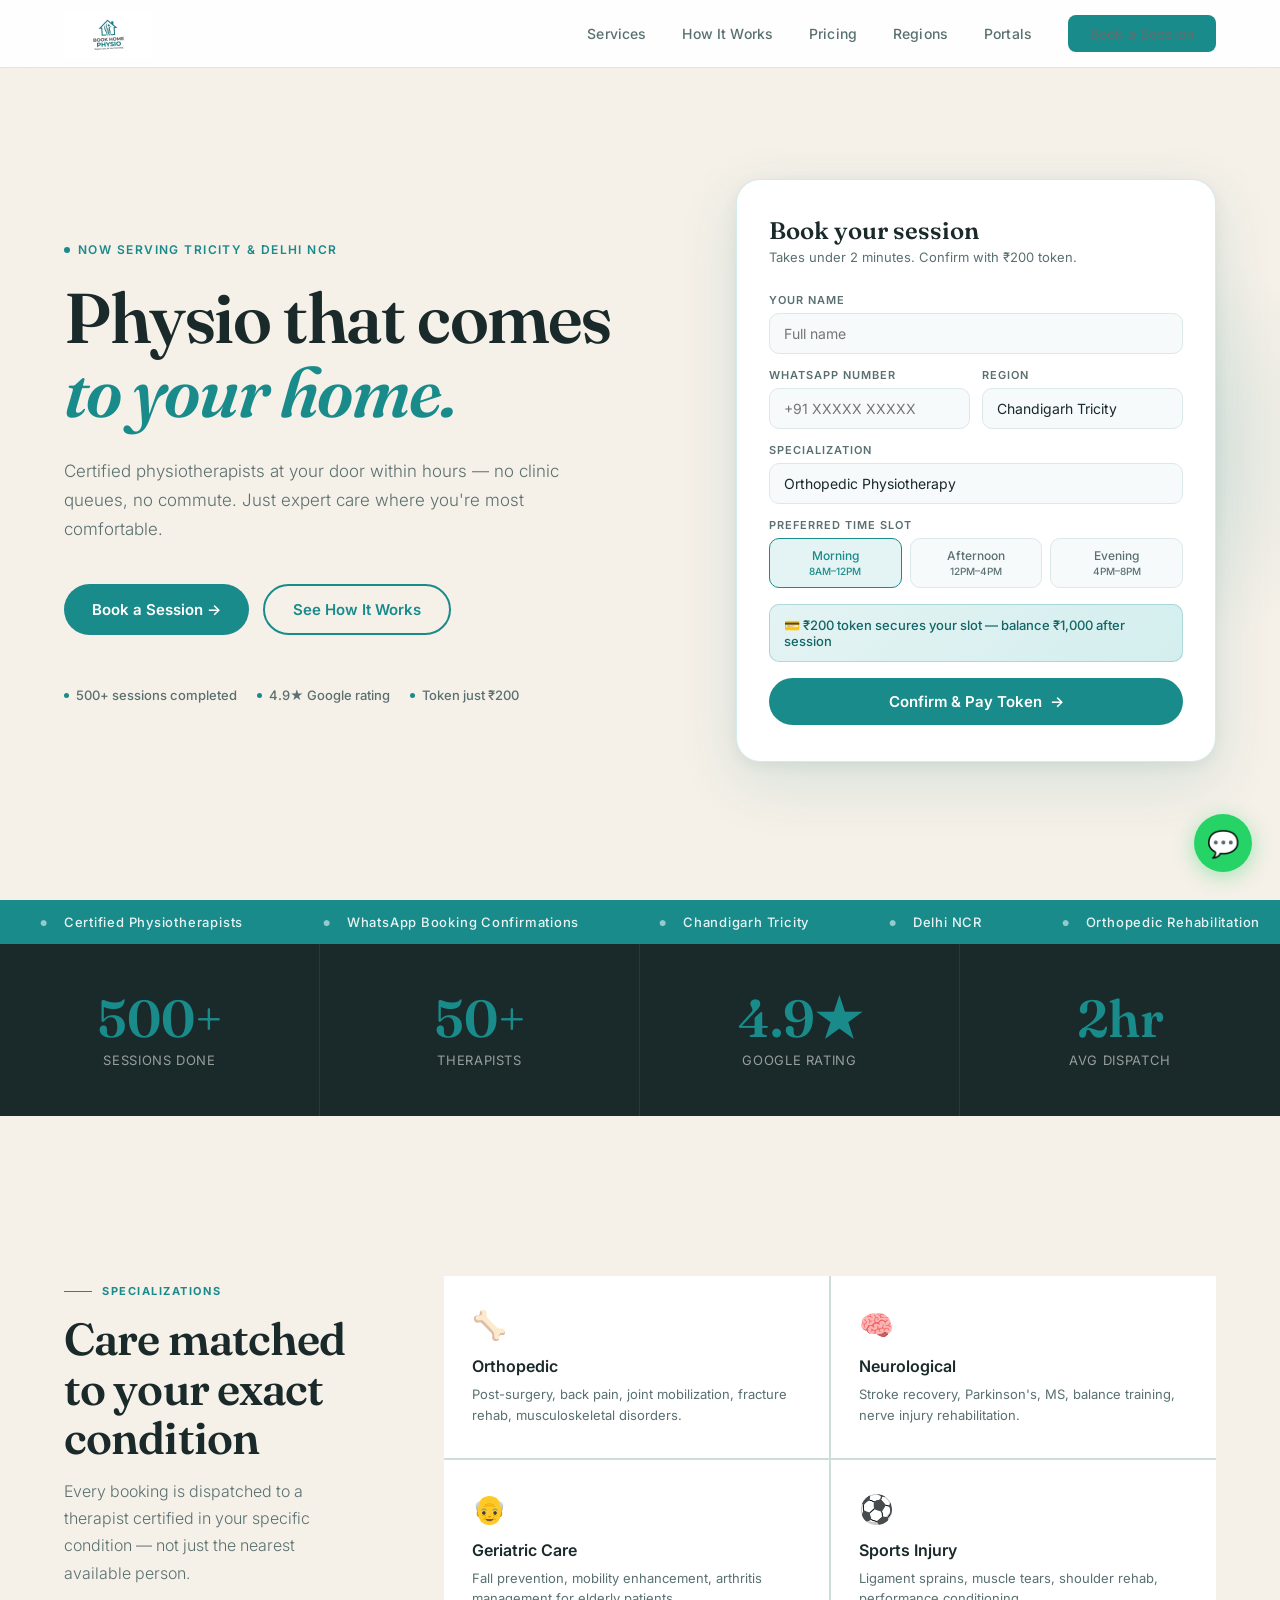
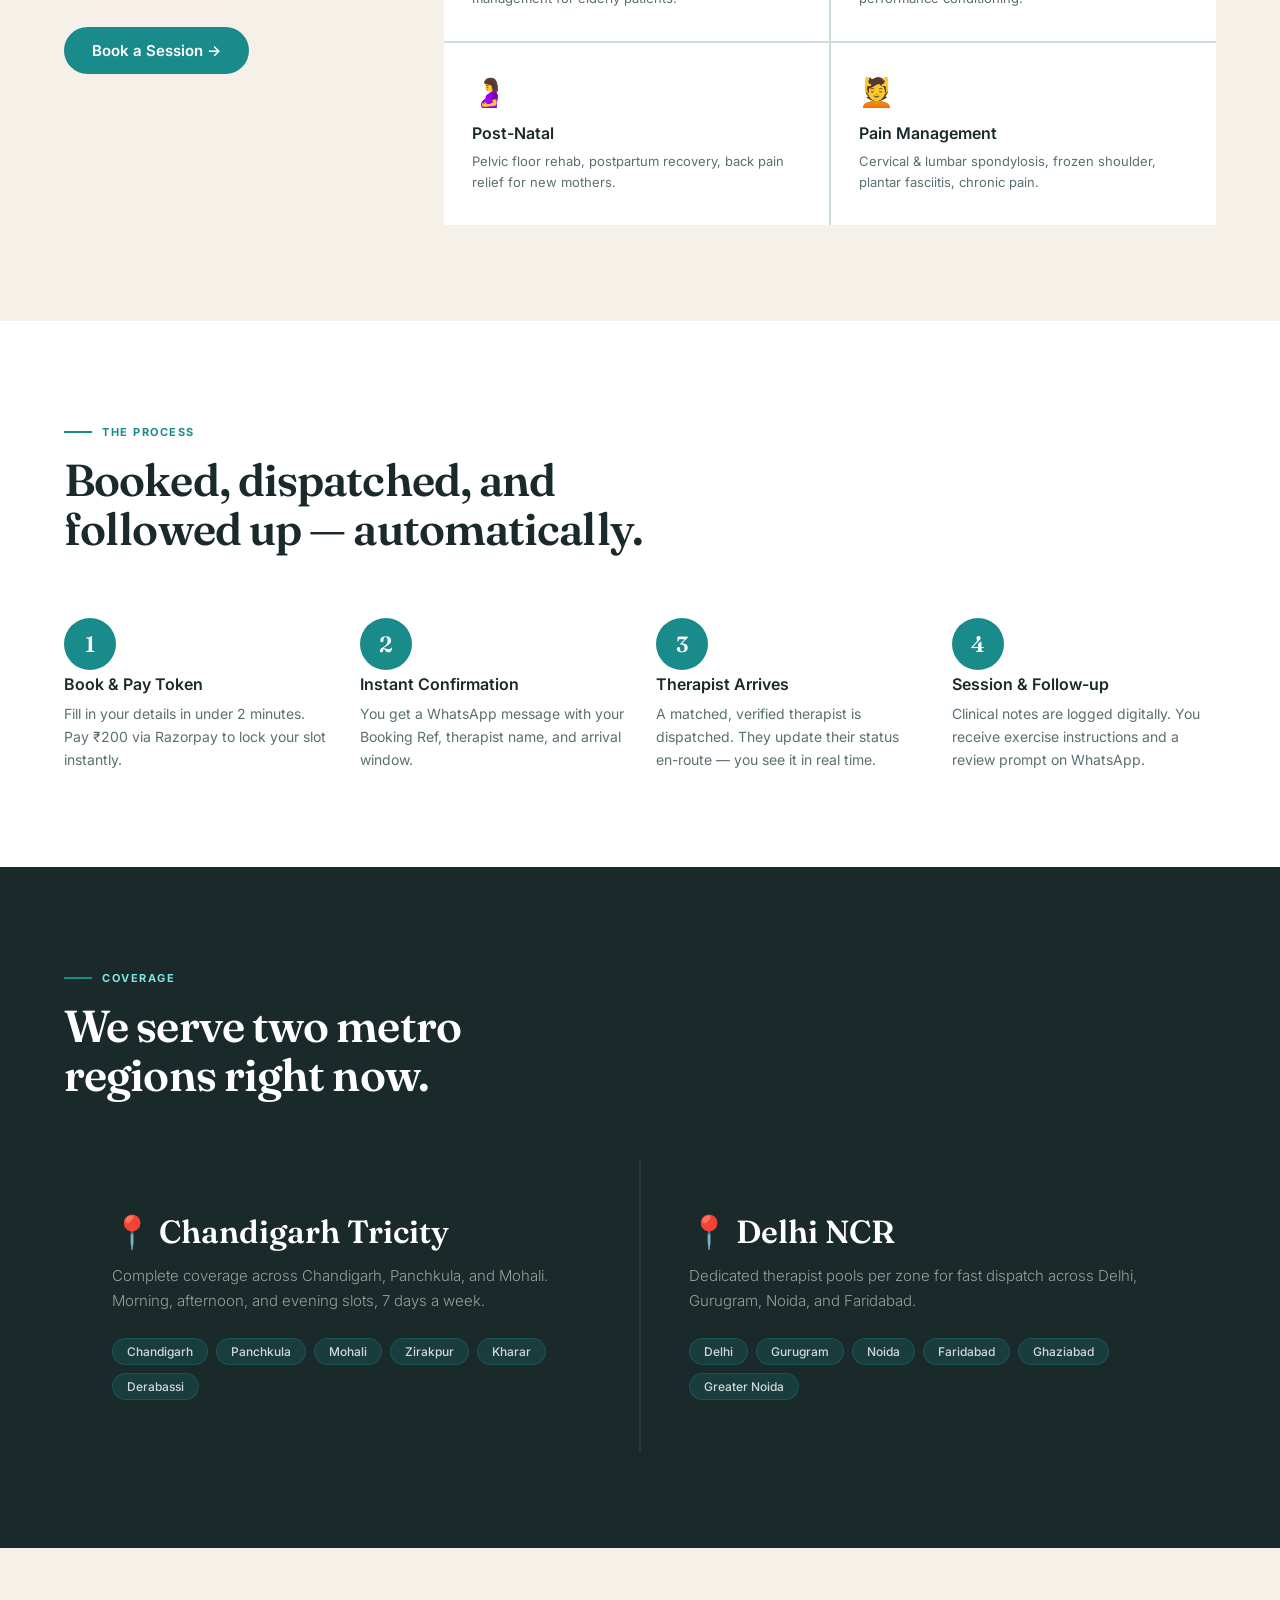
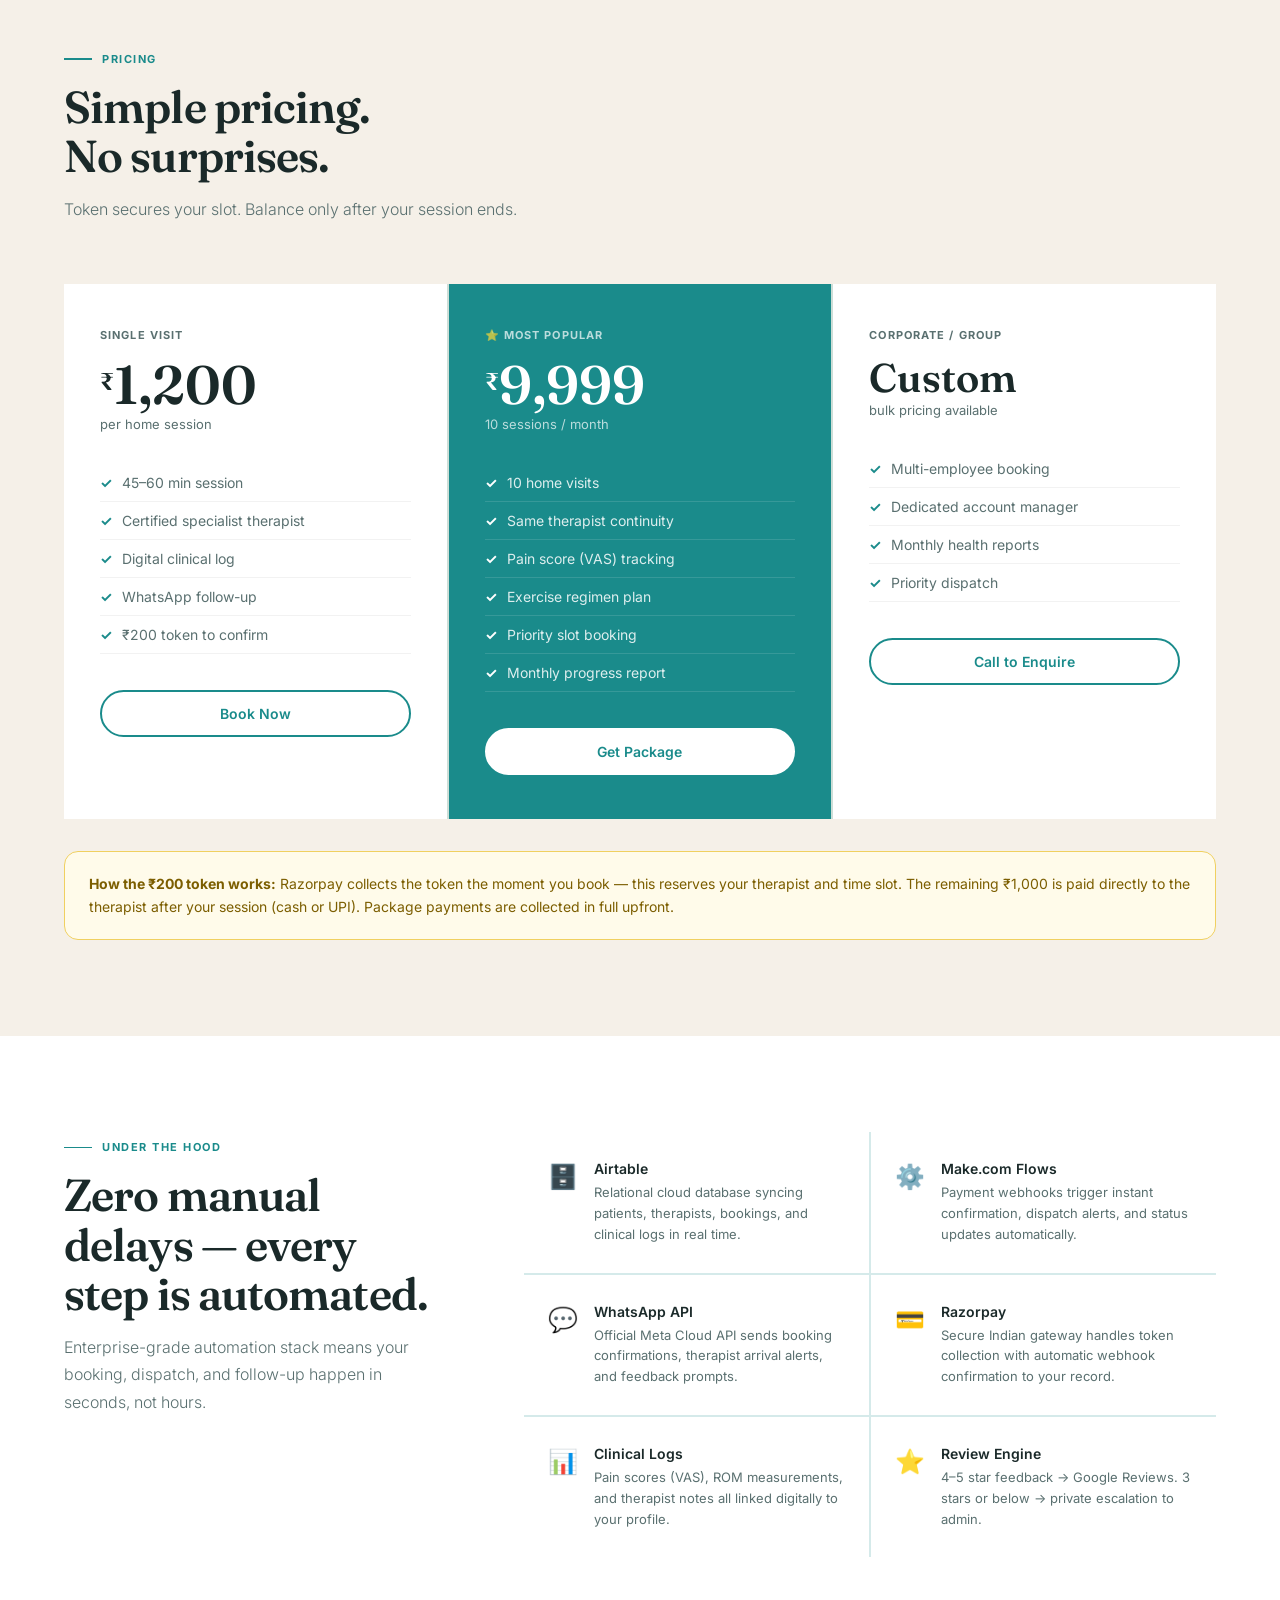
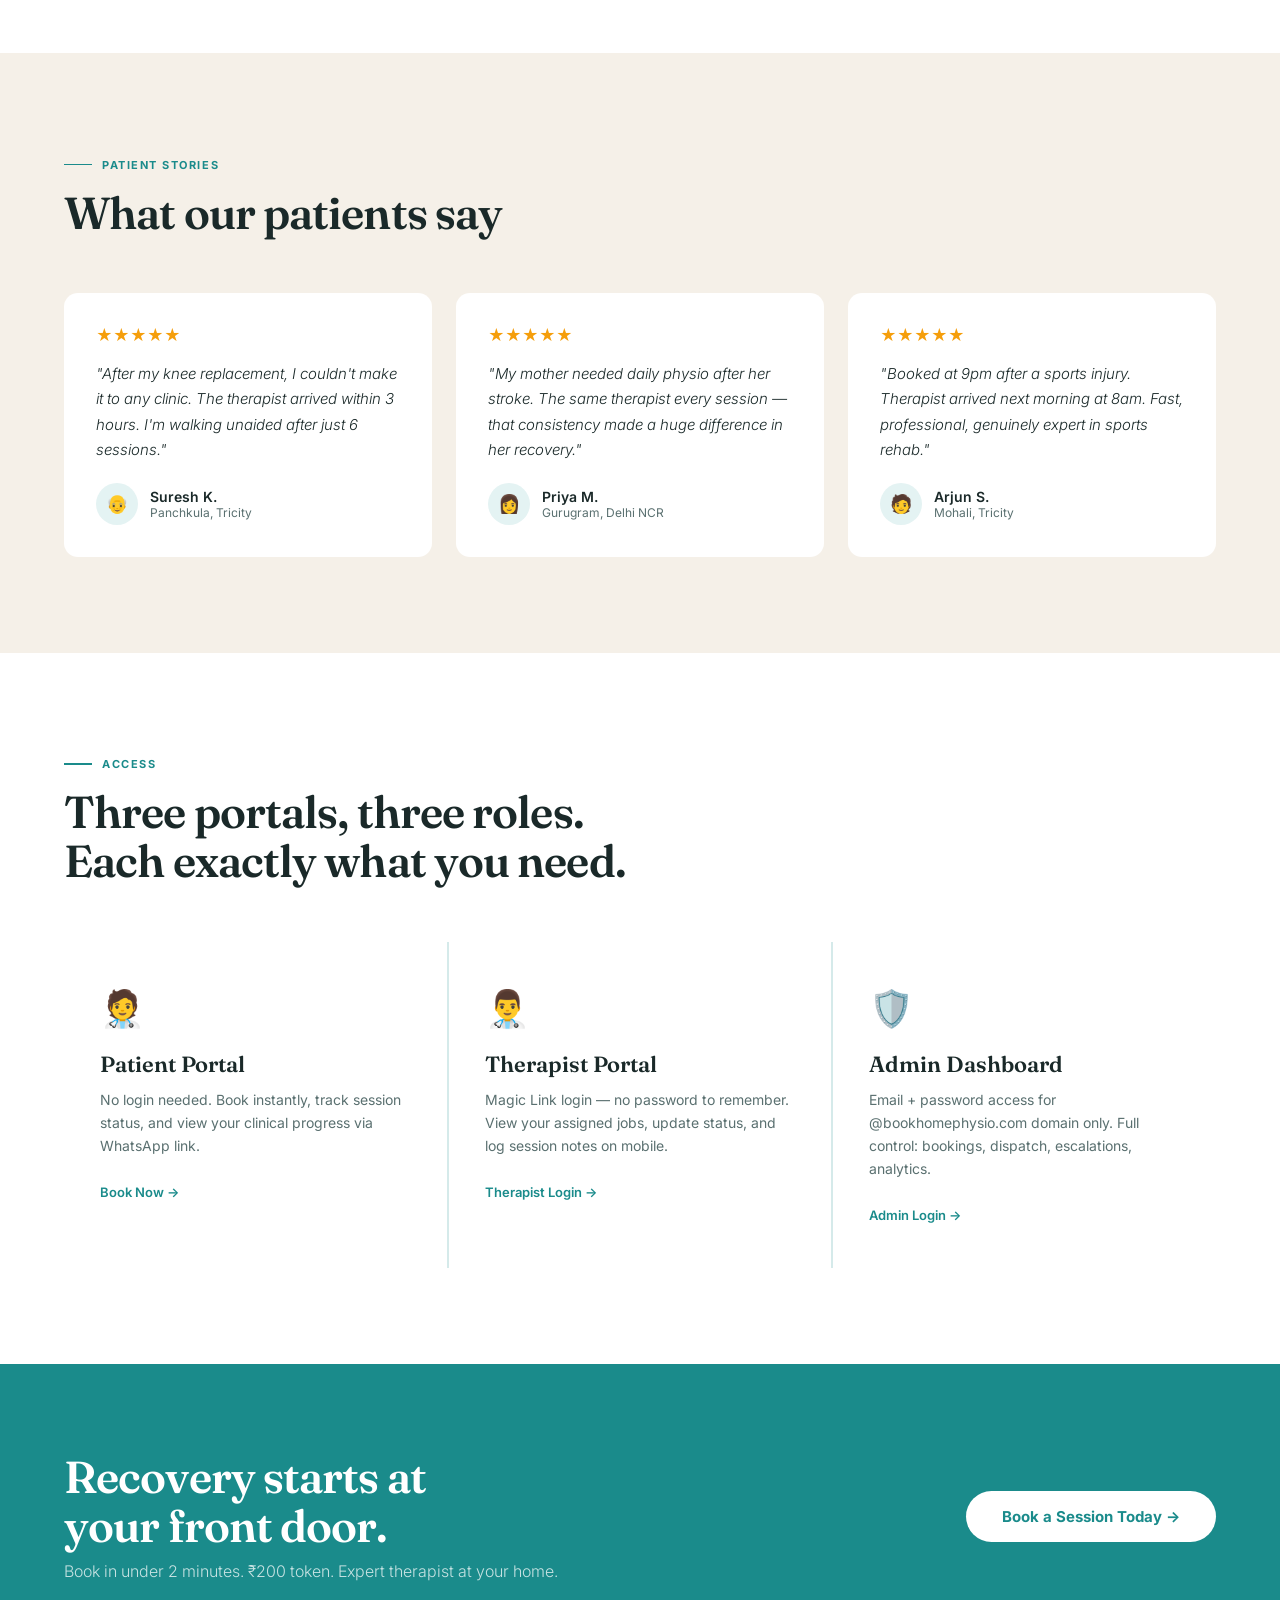
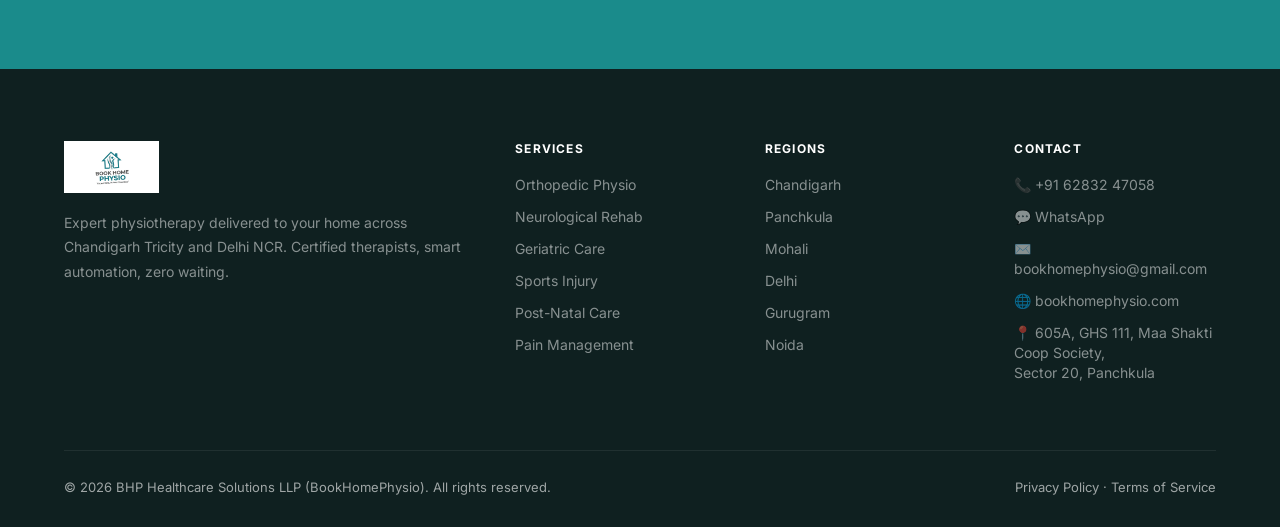
==== commit 0256350b: "Update index.html" ====
--- a/index.html
+++ b/index.html
@@ -791,11 +791,12 @@
         <li><a href="https://wa.me/916283247058">💬 WhatsApp</a></li>
         <li><a href="mailto:bookhomephysio@gmail.com">✉️ bookhomephysio@gmail.com</a></li>
         <li><a href="https://bookhomephysio.com">🌐 bookhomephysio.com</a></li>
+        <li><a href="#">📍 605A, GHS 111, Maa Shakti Coop Society,<br/>Sector 20, Panchkula</a></li>
       </ul>
     </div>
   </div>
   <div class="footer-bottom">
-    <span>© 2026 BookHomePhysio. All rights reserved.</span>
+    <span>© 2026 BHP Healthcare Solutions LLP (BookHomePhysio). All rights reserved.</span>
     <span>Privacy Policy · Terms of Service</span>
   </div>
 </footer>
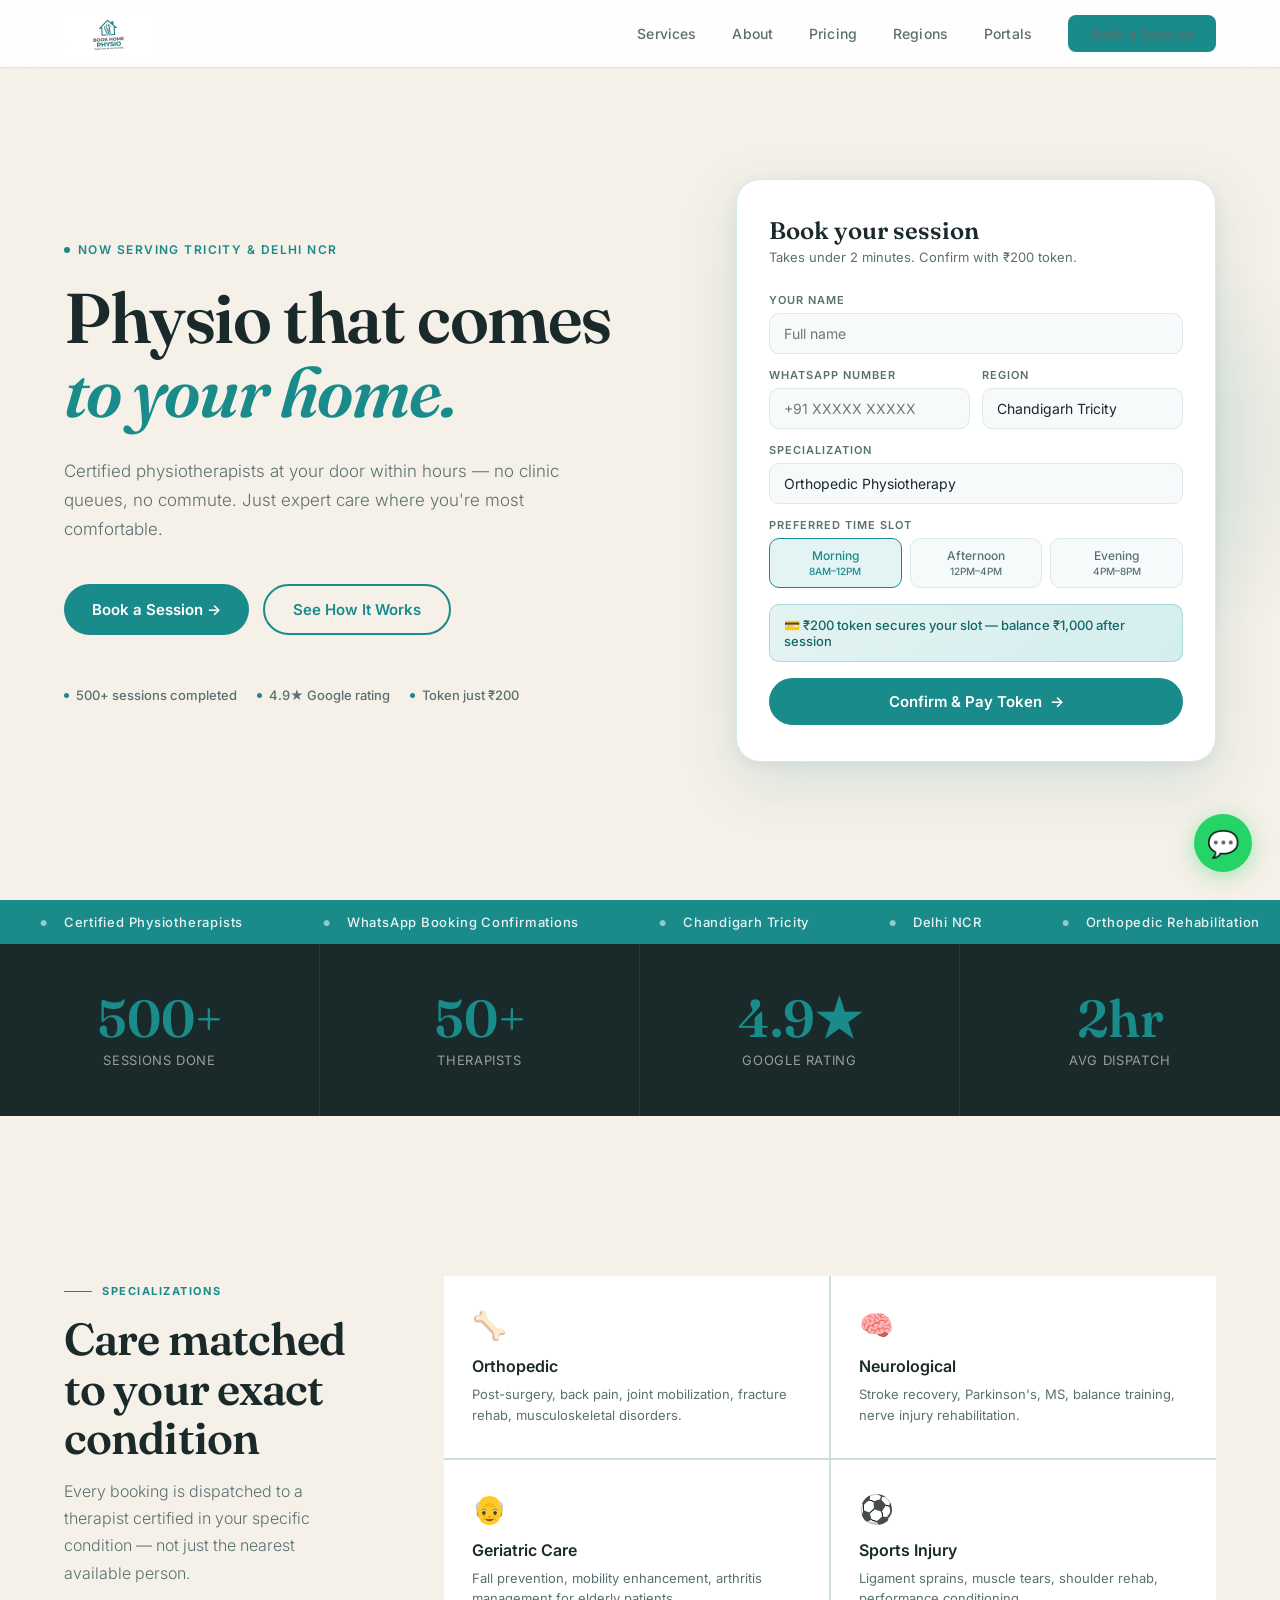
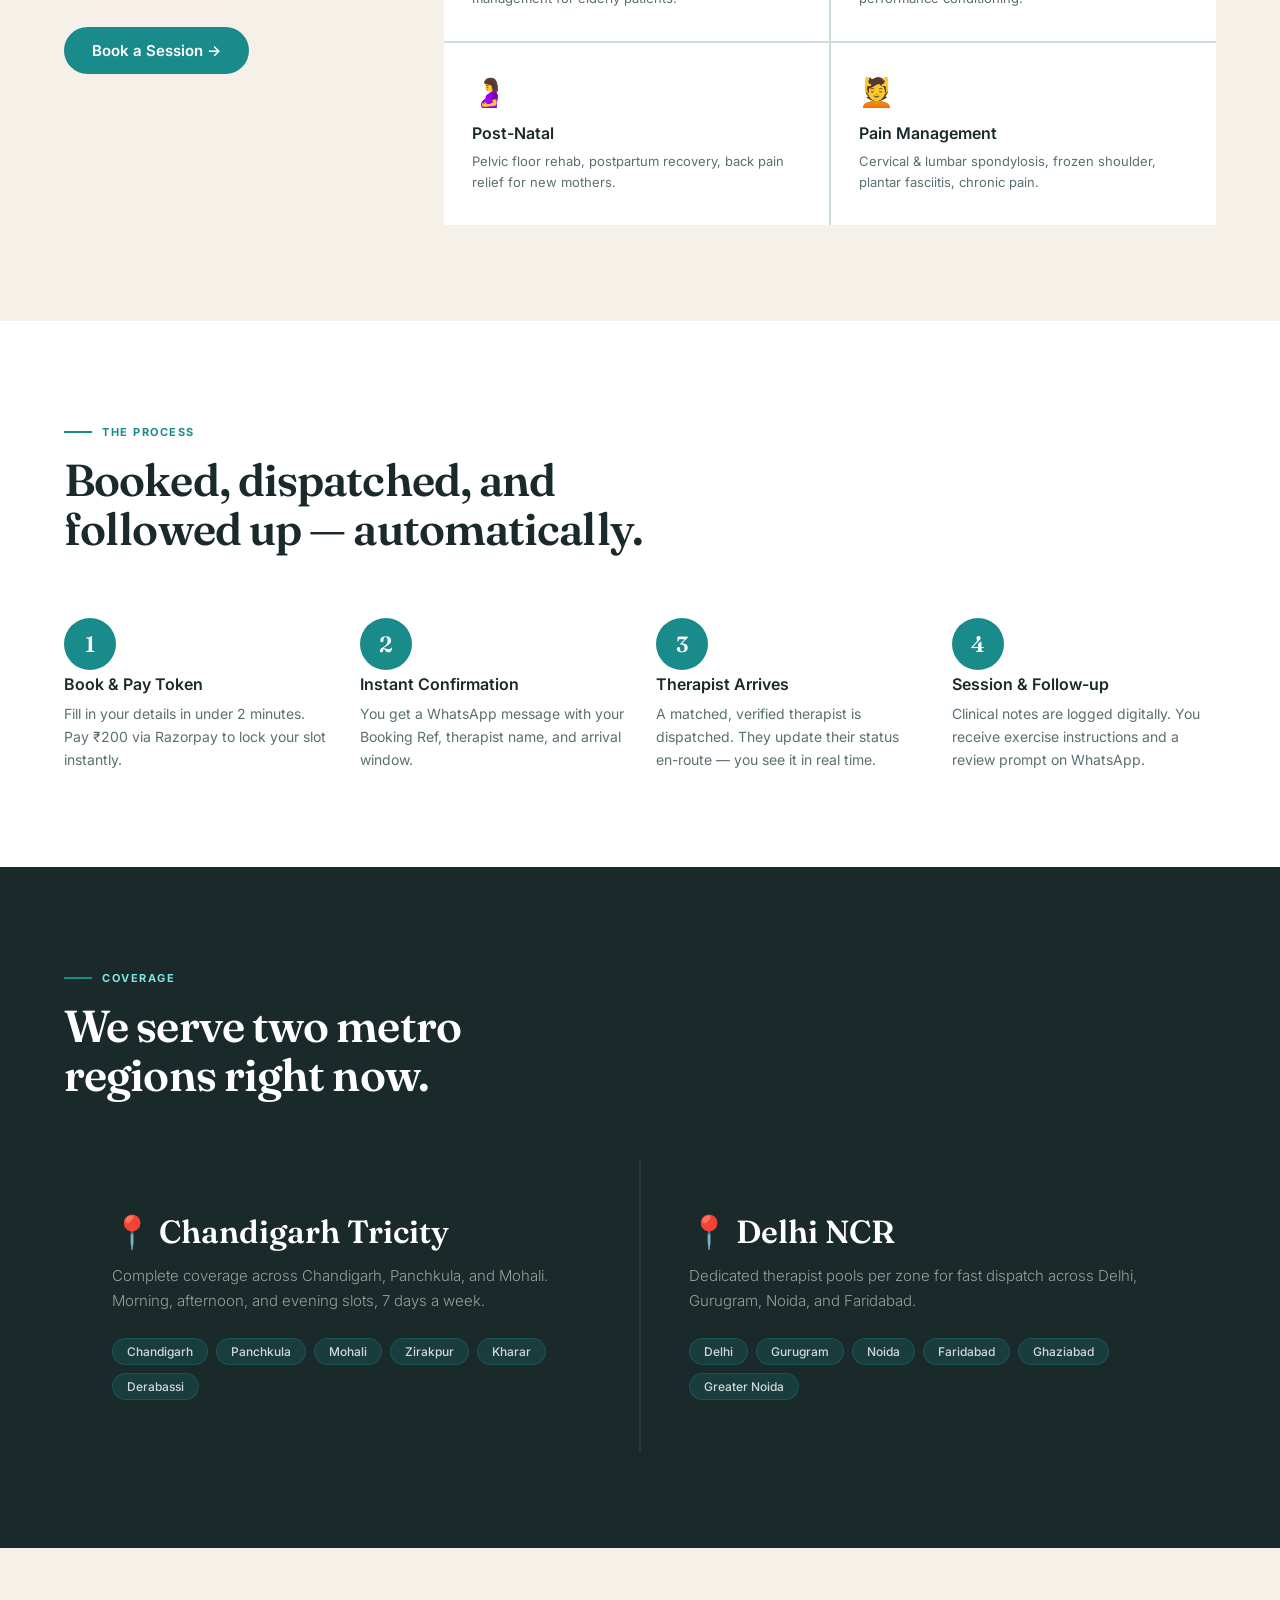
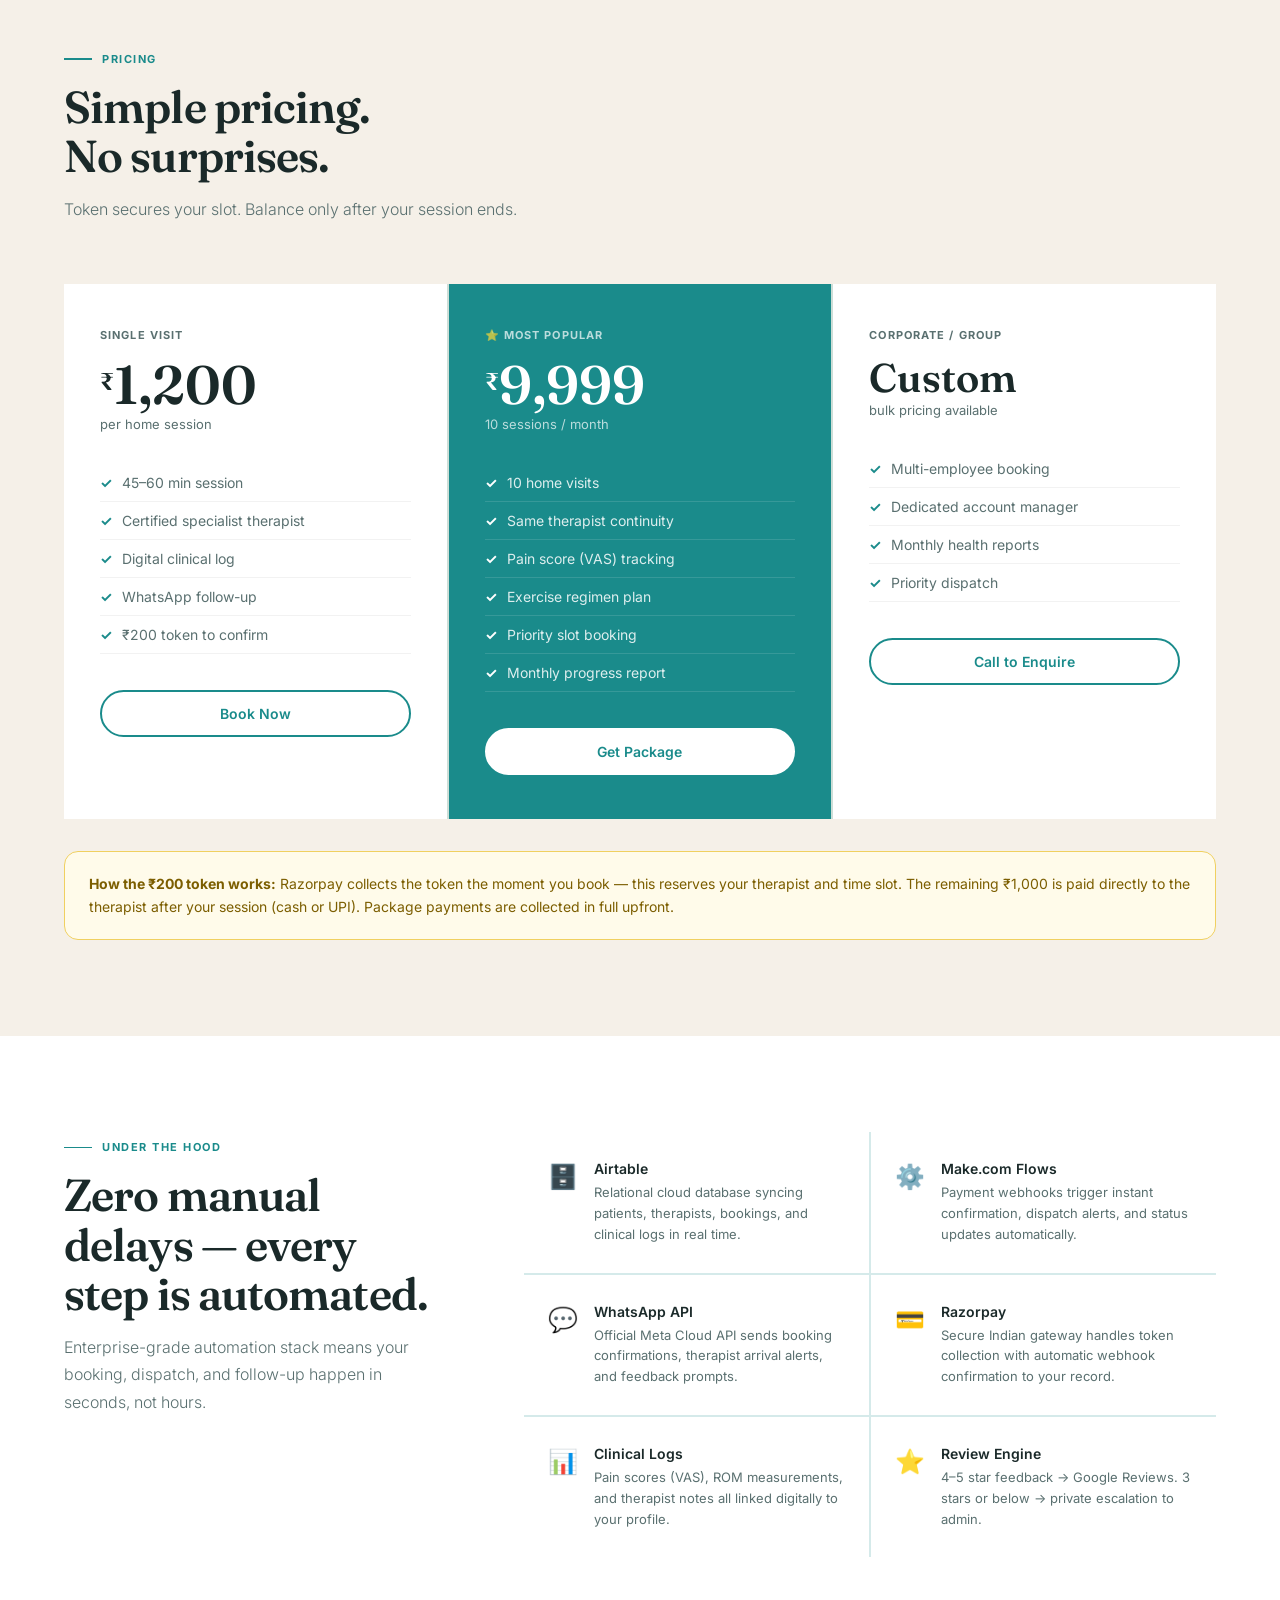
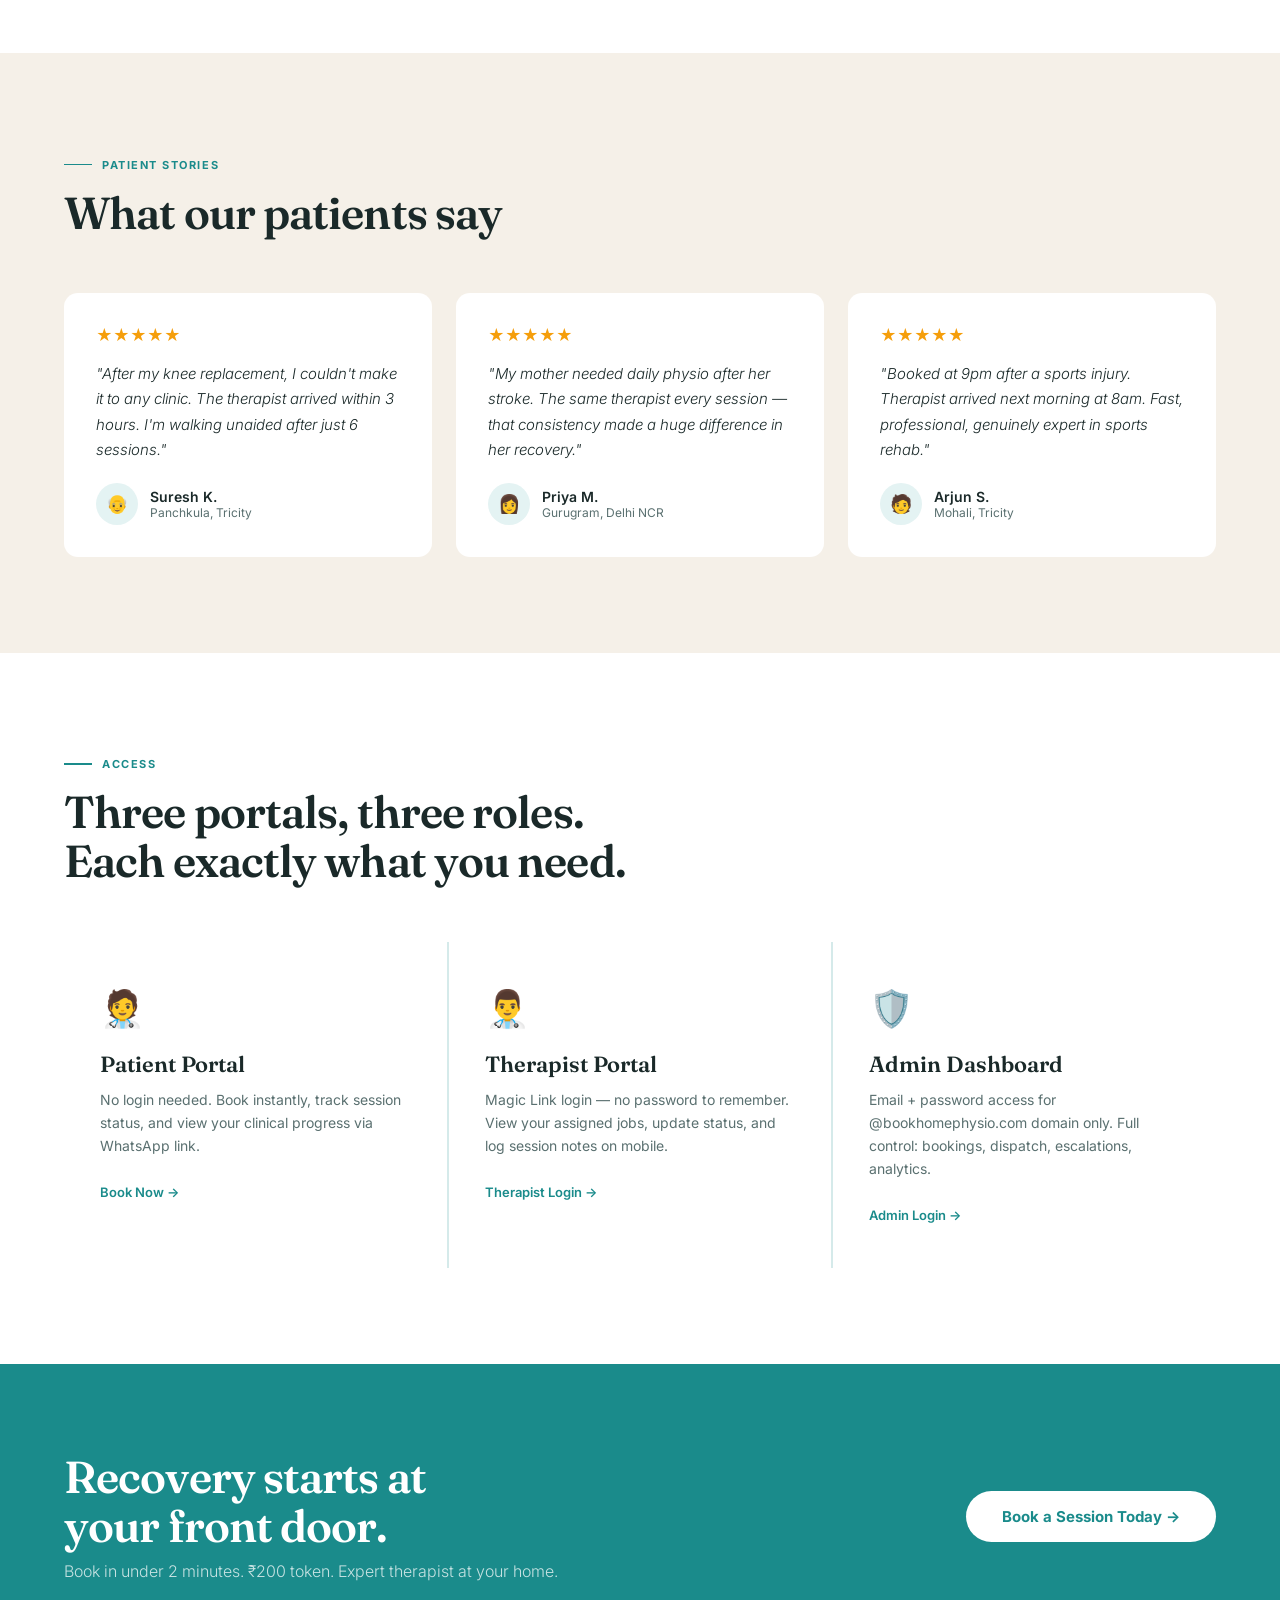
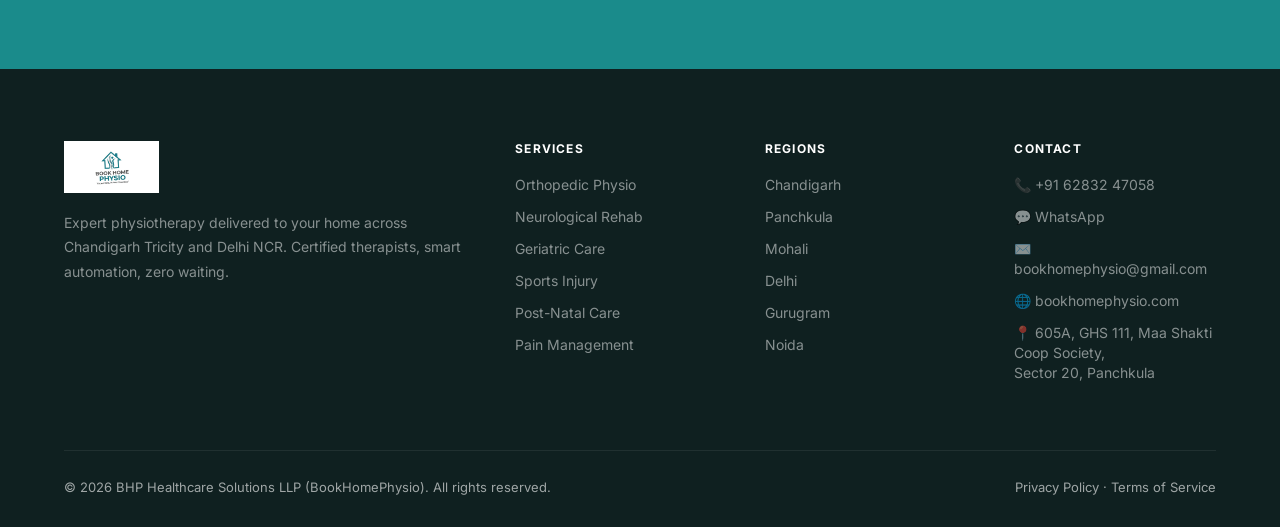
==== commit 6e2a9374: "Add files via upload" ====
--- a/index.html
+++ b/index.html
@@ -454,11 +454,11 @@
 <nav id="mainNav">
   <div class="nav-logo"><img src="[data-uri]" alt="BookHomePhysio"/></div>
   <div class="nav-links">
-    <a href="#services">Services</a>
-    <a href="#howitworks">How It Works</a>
-    <a href="#pricing">Pricing</a>
-    <a href="#regions">Regions</a>
-    <a href="#portals">Portals</a>
+    <a href="services.html">Services</a>
+    <a href="about.html">About</a>
+    <a href="services.html#pricing">Pricing</a>
+    <a href="contact.html#regions">Regions</a>
+    <a href="portals.html">Portals</a>
     <a href="#" class="nav-cta" onclick="openModal();return false;">Book a Session</a>
   </div>
   <div class="hamburger" onclick="toggleMenu()" id="ham"><span></span><span></span><span></span></div>
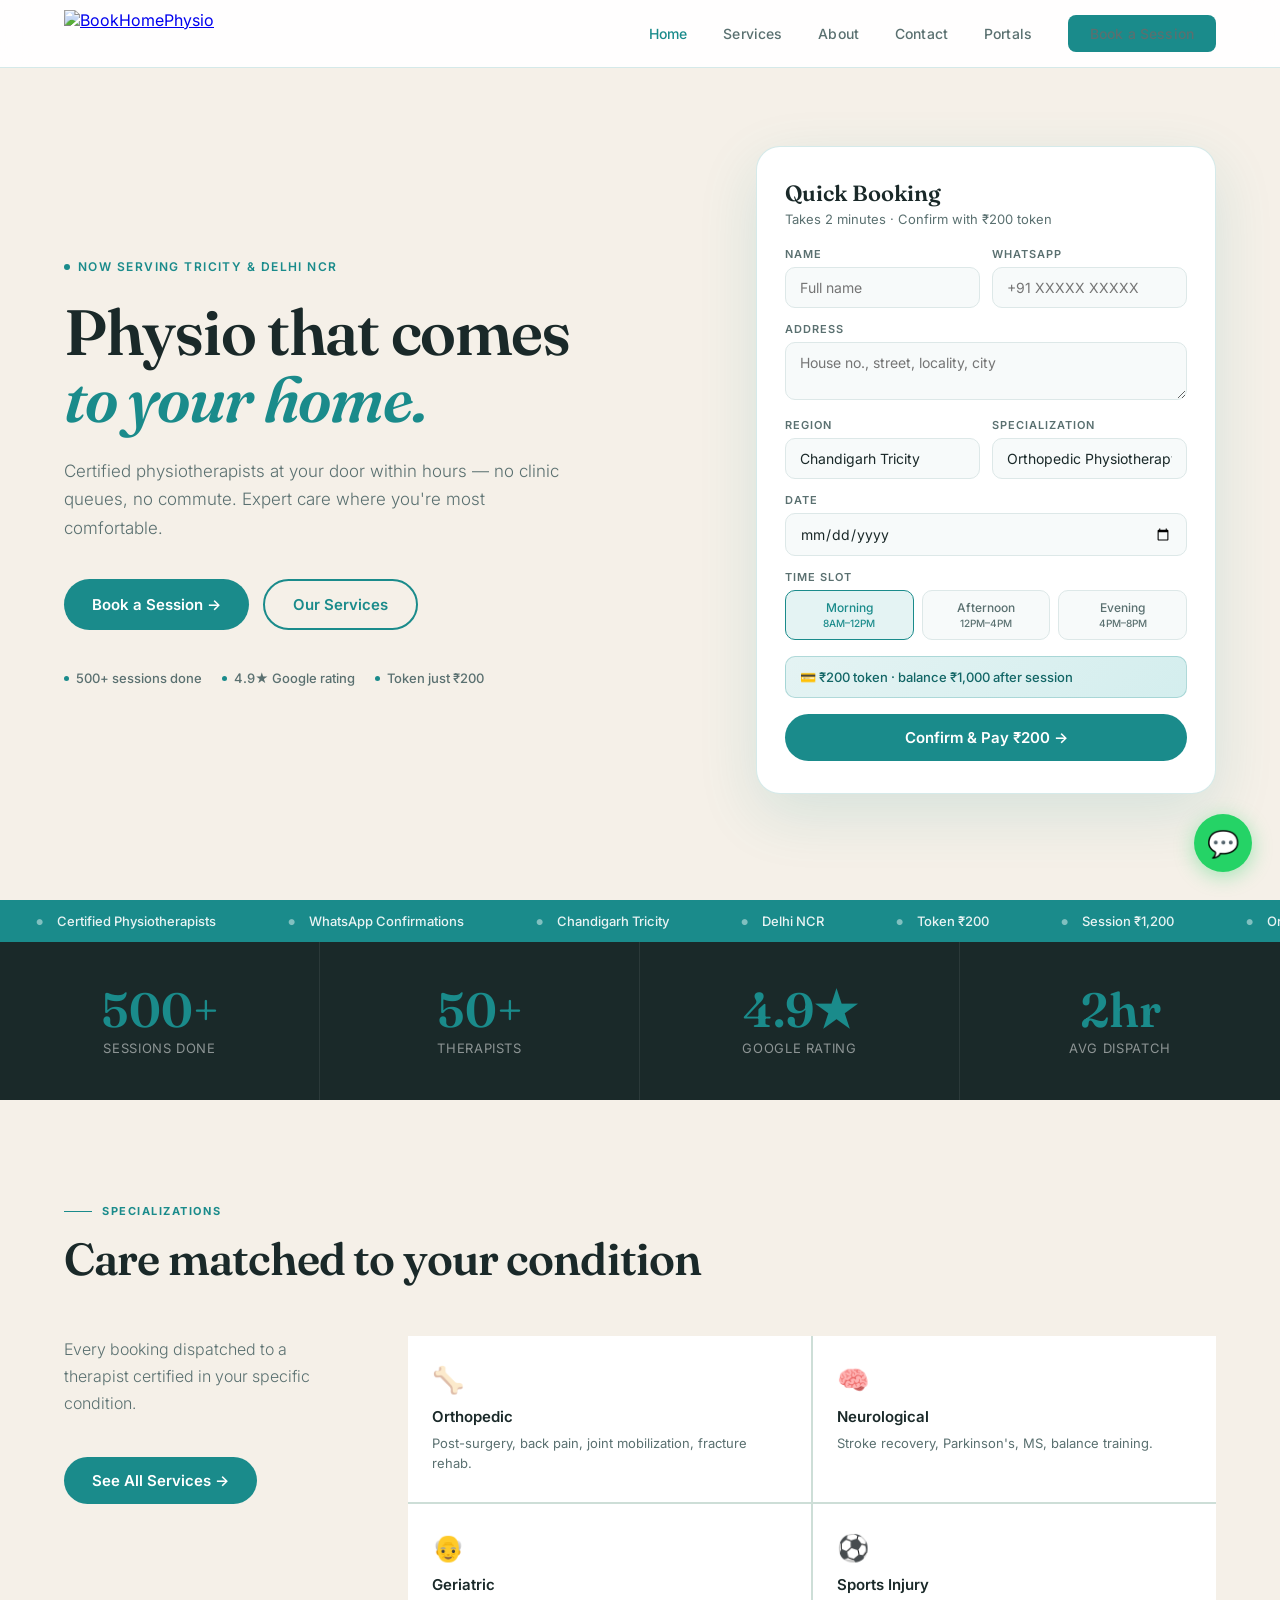
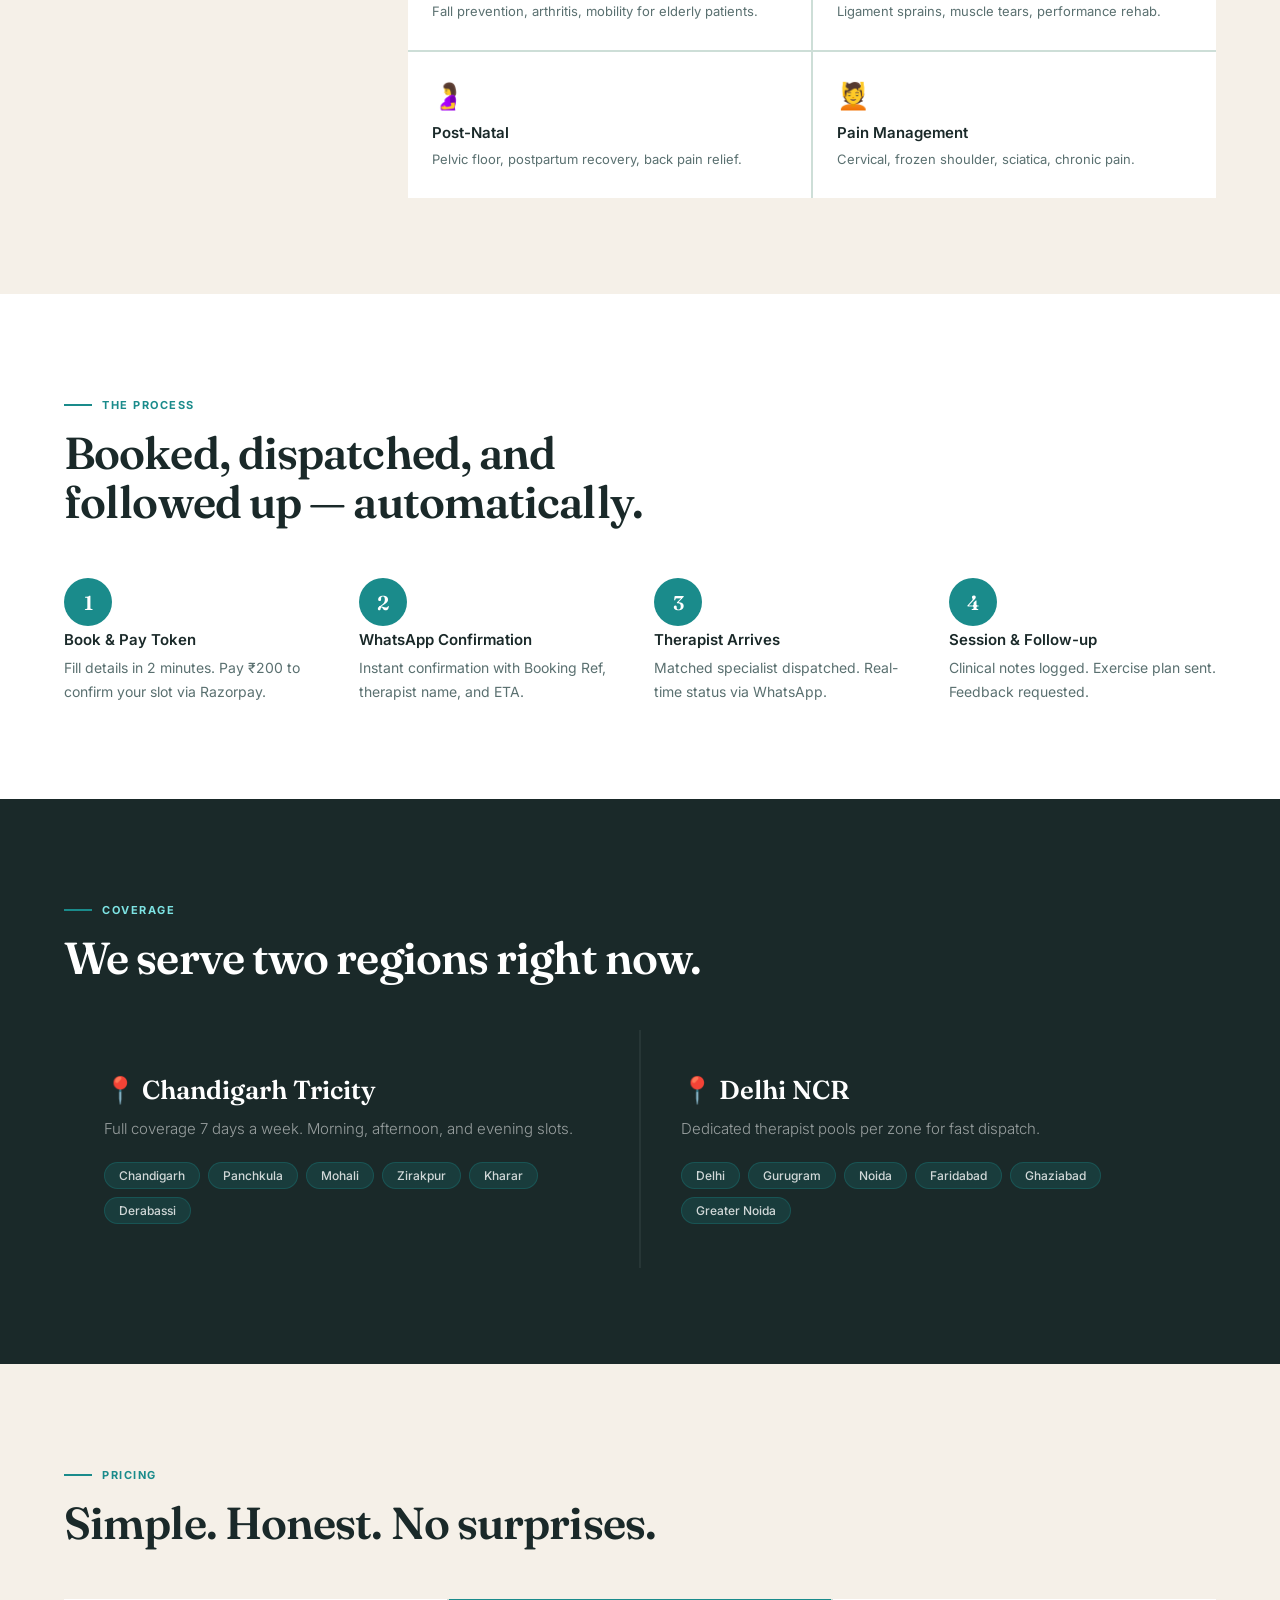
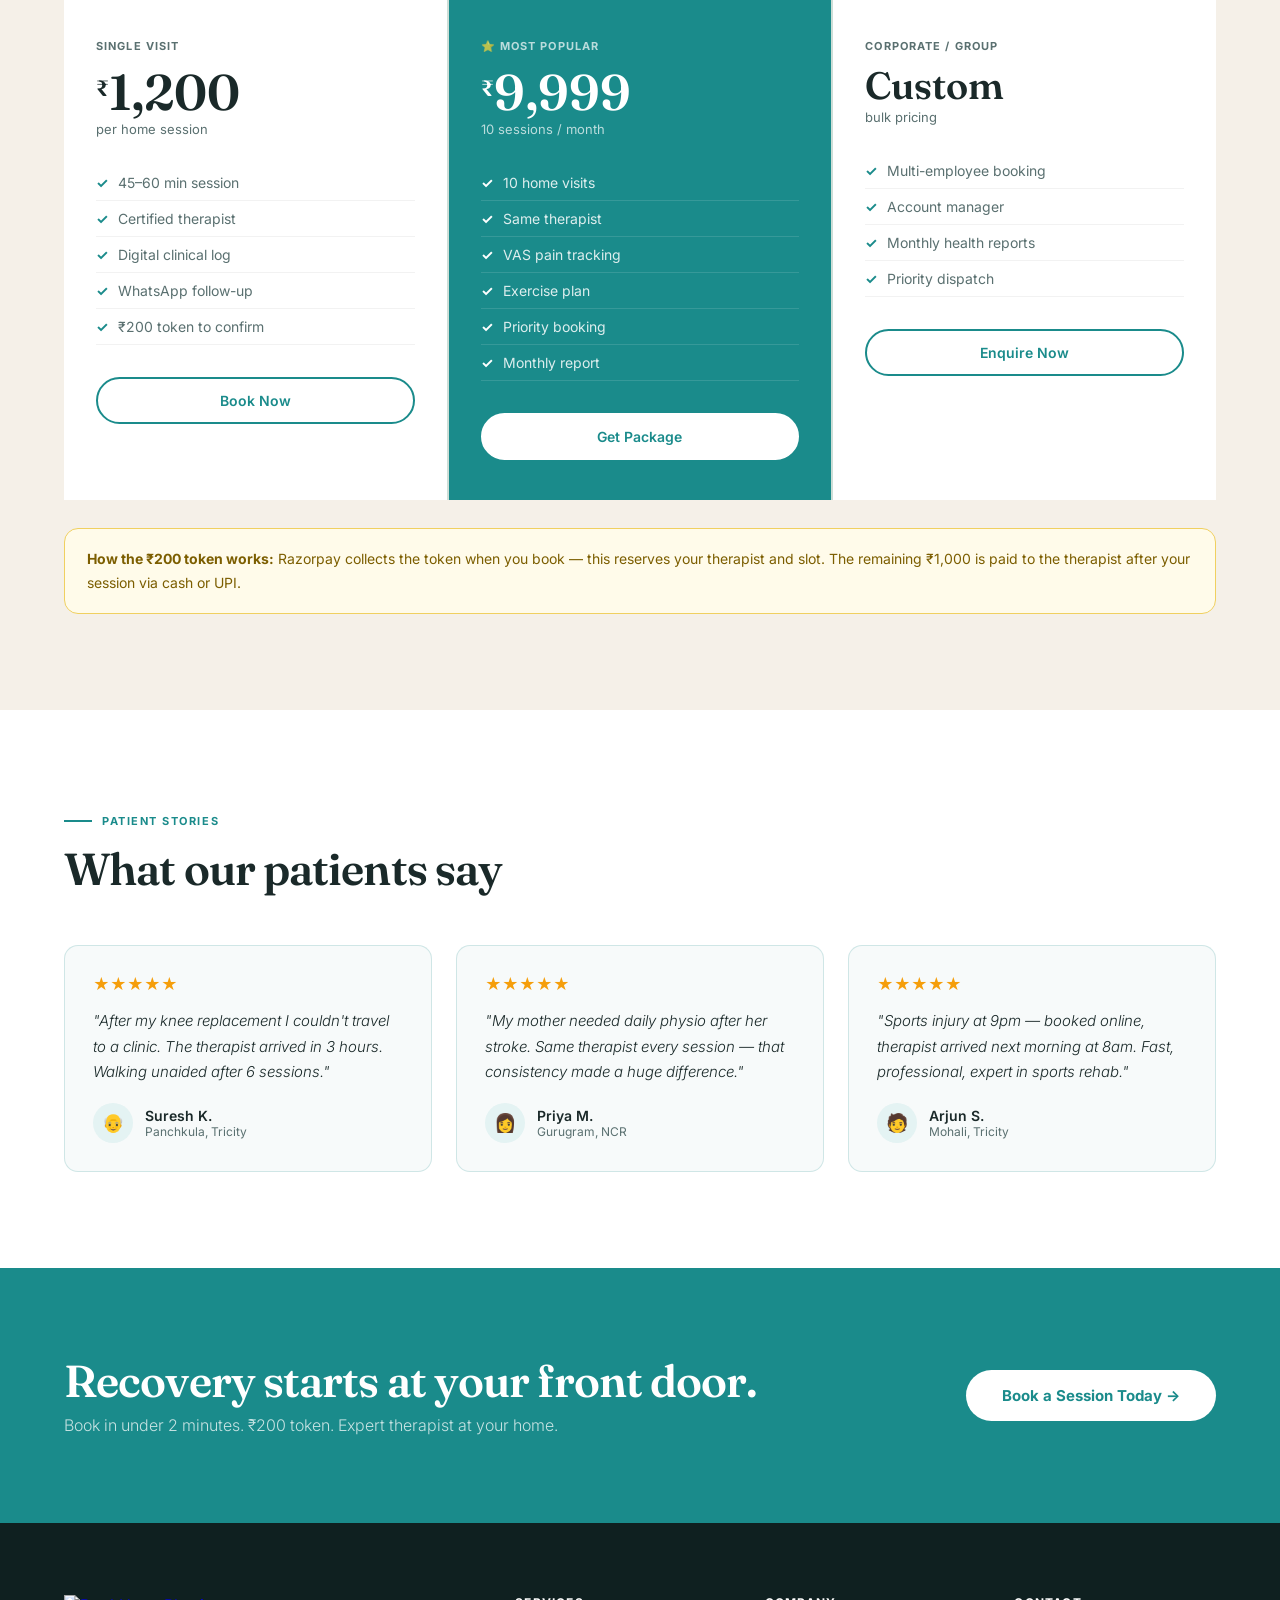
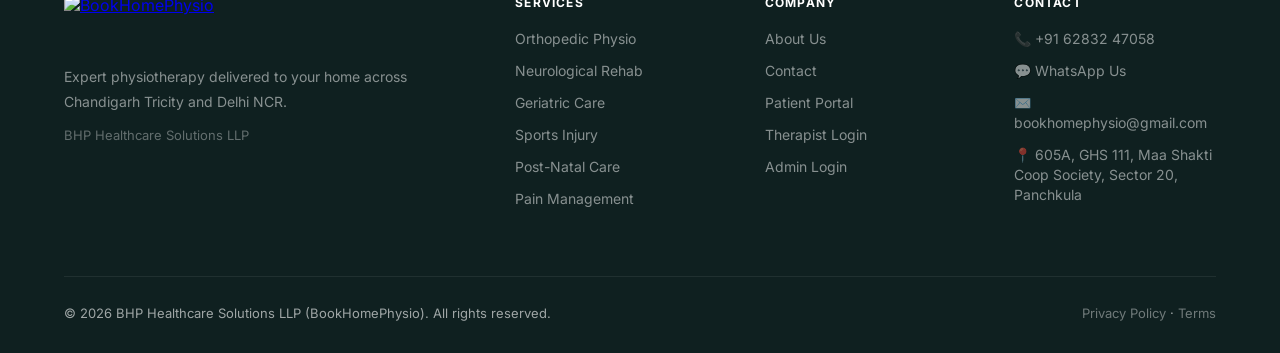
==== commit c222b9dc: "Add files via upload" ====
--- a/index.html
+++ b/index.html
@@ -1,550 +1,166 @@
 <!DOCTYPE html>
 <html lang="en">
 <head>
+<title>BookHomePhysio – Expert Care, At Your Doorstep</title>
 <meta charset="UTF-8"/>
-<meta name="viewport" content="width=device-width, initial-scale=1.0"/>
-<title>BookHomePhysio – Expert Care, At Your Doorstep</title>
+<meta name="viewport" content="width=device-width,initial-scale=1.0"/>
 <link href="https://fonts.googleapis.com/css2?family=Fraunces:ital,wght@0,300;0,600;0,700;1,300;1,600&family=Inter:wght@300;400;500;600&display=swap" rel="stylesheet"/>
+<link rel="stylesheet" href="css/shared.css"/>
+<script src="https://checkout.razorpay.com/v1/checkout.js"></script>
 <style>
-/* ─── TOKENS ─────────────────────────────── */
-:root {
-  --ink:      #1a2929;
-  --teal:     #1a8b8b;
-  --teal-mid: #126666;
-  --teal-pale:#e4f3f3;
-  --teal-glow:rgba(26,139,139,0.15);
-  --red:      #c0392b;
-  --sand:     #f5f0e8;
-  --sand-dark:#ede5d6;
-  --white:    #ffffff;
-  --mist:     #f7fafa;
-  --slate:    #5a7070;
-  --border:   rgba(26,139,139,0.18);
-  --radius:   14px;
-  --radius-lg:24px;
-}
-*,*::before,*::after{margin:0;padding:0;box-sizing:border-box;}
-html{scroll-behavior:smooth;}
-body{font-family:'Inter',sans-serif;color:var(--ink);background:var(--white);-webkit-font-smoothing:antialiased;}
-
-/* ─── NAV ────────────────────────────────── */
-nav{
-  position:fixed;top:0;left:0;right:0;z-index:200;
-  display:flex;align-items:center;justify-content:space-between;
-  padding:0 5%;height:68px;
-  background:rgba(255,255,255,0.92);
-  backdrop-filter:blur(16px);
-  border-bottom:1px solid var(--border);
-  transition:box-shadow .3s;
-}
-nav.scrolled{box-shadow:0 2px 24px rgba(26,139,139,0.10);}
-.nav-logo img{height:48px;display:block;}
-.nav-links{display:flex;align-items:center;gap:36px;}
-.nav-links a{font-size:14px;font-weight:500;color:var(--slate);text-decoration:none;letter-spacing:.01em;transition:color .2s;}
-.nav-links a:hover{color:var(--teal);}
-.nav-cta{
-  background:var(--teal);color:#fff;
-  font-size:14px;font-weight:600;
-  padding:10px 22px;border-radius:8px;
-  text-decoration:none;transition:background .2s,transform .2s,box-shadow .2s;
-  letter-spacing:.02em;
-}
-.nav-cta:hover{background:var(--teal-mid);transform:translateY(-1px);box-shadow:0 6px 20px rgba(26,139,139,.3);}
-.hamburger{display:none;flex-direction:column;gap:5px;cursor:pointer;padding:4px;}
-.hamburger span{display:block;width:24px;height:2px;background:var(--ink);border-radius:2px;transition:.3s;}
-
-/* ─── HERO ───────────────────────────────── */
-.hero{
-  min-height:100vh;
-  display:grid;grid-template-columns:1fr 480px;align-items:center;
-  gap:60px;padding:100px 5% 60px;
-  background: var(--sand);
-  position:relative;overflow:hidden;
-}
-/* decorative spine motif */
-.hero::before{
-  content:'';position:absolute;
-  right:-80px;top:50%;transform:translateY(-50%);
-  width:420px;height:420px;
-  background:radial-gradient(circle,rgba(26,139,139,.12) 0%, transparent 70%);
-  border-radius:50%;pointer-events:none;
-}
-.hero-eyebrow{
-  display:inline-flex;align-items:center;gap:8px;
-  font-size:12px;font-weight:600;letter-spacing:.12em;text-transform:uppercase;
-  color:var(--teal);margin-bottom:24px;
-}
-.hero-eyebrow span{
-  width:6px;height:6px;background:var(--teal);border-radius:50%;
-  animation:pulse 2s ease-in-out infinite;
-}
-@keyframes pulse{0%,100%{opacity:1;transform:scale(1);}50%{opacity:.5;transform:scale(.7);}}
-.hero h1{
-  font-family:'Fraunces',serif;
-  font-size:clamp(42px,5.5vw,72px);
-  font-weight:600;line-height:1.05;
-  color:var(--ink);margin-bottom:28px;
-  letter-spacing:-.02em;
-}
-.hero h1 em{
-  font-style:italic;color:var(--teal);
-  display:block;
-}
-.hero-sub{
-  font-size:17px;color:var(--slate);line-height:1.7;
-  max-width:500px;margin-bottom:40px;font-weight:300;
-}
-.hero-actions{display:flex;gap:14px;flex-wrap:wrap;margin-bottom:52px;}
-.btn-pill{
-  display:inline-flex;align-items:center;gap:8px;
-  padding:14px 28px;border-radius:50px;
-  font-size:15px;font-weight:600;text-decoration:none;
-  cursor:pointer;border:none;font-family:inherit;
-  transition:all .22s;
-}
-.btn-pill-teal{background:var(--teal);color:#fff;}
-.btn-pill-teal:hover{background:var(--teal-mid);box-shadow:0 8px 28px rgba(26,139,139,.35);transform:translateY(-2px);}
-.btn-pill-outline{background:transparent;color:var(--teal);border:2px solid var(--teal);}
-.btn-pill-outline:hover{background:var(--teal);color:#fff;}
-.trust-row{display:flex;align-items:center;gap:20px;flex-wrap:wrap;}
+.hero{min-height:100vh;display:grid;grid-template-columns:1fr 460px;align-items:center;gap:60px;padding:100px 5% 60px;background:var(--sand);}
+.hero-eyebrow{display:inline-flex;align-items:center;gap:8px;font-size:12px;font-weight:600;letter-spacing:.12em;text-transform:uppercase;color:var(--teal);margin-bottom:24px;}
+.pulse{width:6px;height:6px;background:var(--teal);border-radius:50%;animation:pulse 2s infinite;}
+@keyframes pulse{0%,100%{opacity:1;transform:scale(1);}50%{opacity:.4;transform:scale(.6);}}
+.hero h1{font-family:'Fraunces',serif;font-size:clamp(40px,5vw,68px);font-weight:600;line-height:1.05;color:var(--ink);margin-bottom:24px;letter-spacing:-.02em;}
+.hero h1 em{font-style:italic;color:var(--teal);display:block;}
+.hero-sub{font-size:17px;color:var(--slate);line-height:1.7;max-width:500px;margin-bottom:36px;font-weight:300;}
+.hero-actions{display:flex;gap:14px;flex-wrap:wrap;margin-bottom:40px;}
+.trust-row{display:flex;gap:20px;flex-wrap:wrap;}
 .trust-item{display:flex;align-items:center;gap:7px;font-size:13px;color:var(--slate);font-weight:500;}
 .trust-dot{width:5px;height:5px;background:var(--teal);border-radius:50%;}
-
-/* ─── BOOKING CARD ───────────────────────── */
-.booking-card{
-  background:var(--white);
-  border-radius:var(--radius-lg);
-  padding:36px 32px;
-  box-shadow:0 20px 60px rgba(26,139,139,.14), 0 4px 16px rgba(0,0,0,.06);
-  border:1px solid var(--border);
-  position:relative;z-index:1;
-}
-.booking-card-head{margin-bottom:28px;}
-.booking-card-head h3{font-family:'Fraunces',serif;font-size:24px;font-weight:600;color:var(--ink);margin-bottom:4px;}
-.booking-card-head p{font-size:13px;color:var(--slate);}
-.field-label{font-size:11px;font-weight:600;letter-spacing:.09em;text-transform:uppercase;color:var(--slate);margin-bottom:6px;display:block;}
-.field-input{
-  width:100%;padding:11px 14px;
-  border:1.5px solid #dde8e8;border-radius:10px;
-  font-size:14px;font-family:inherit;color:var(--ink);
-  background:var(--mist);transition:border-color .2s,background .2s;
-  appearance:none;
-}
-.field-input:focus{outline:none;border-color:var(--teal);background:#fff;}
-.field-row{display:grid;grid-template-columns:1fr 1fr;gap:12px;}
-.field-group{margin-bottom:14px;}
-.slot-grid{display:grid;grid-template-columns:repeat(3,1fr);gap:8px;}
-.slot-btn{
-  padding:9px 4px;text-align:center;
-  border:1.5px solid #dde8e8;border-radius:10px;
-  font-size:12px;font-weight:500;color:var(--slate);
-  cursor:pointer;background:var(--mist);transition:all .2s;
-}
-.slot-btn:hover,.slot-btn.active{border-color:var(--teal);background:var(--teal-pale);color:var(--teal);}
-.token-badge{
-  background:linear-gradient(135deg,#e4f3f3,#d4eeee);
-  border:1px solid rgba(26,139,139,.25);
-  border-radius:10px;padding:12px 14px;
-  font-size:13px;color:var(--teal-mid);font-weight:500;
-  margin:16px 0;display:flex;align-items:center;gap:8px;
-}
-.submit-btn{
-  width:100%;padding:14px;
-  background:var(--teal);color:#fff;
-  border:none;border-radius:50px;
-  font-size:15px;font-weight:600;font-family:inherit;
-  cursor:pointer;transition:all .22s;
-  display:flex;align-items:center;justify-content:center;gap:8px;
-}
-.submit-btn:hover{background:var(--teal-mid);box-shadow:0 8px 24px rgba(26,139,139,.35);transform:translateY(-1px);}
-
-/* ─── MARQUEE BAR ────────────────────────── */
-.marquee-bar{
-  background:var(--teal);color:#fff;
-  padding:14px 0;overflow:hidden;
-}
-.marquee-track{
-  display:flex;gap:0;
-  animation:marquee 28s linear infinite;
-  width:max-content;
-}
-.marquee-track span{
-  font-size:13px;font-weight:500;letter-spacing:.06em;
-  padding:0 40px;white-space:nowrap;opacity:.9;
-}
-.marquee-track span::before{content:'●';margin-right:16px;font-size:8px;vertical-align:middle;opacity:.6;}
+.booking-card{background:var(--white);border-radius:var(--radius-lg);padding:32px 28px;box-shadow:0 20px 60px rgba(26,139,139,.14);border:1px solid var(--border);}
+.booking-card h3{font-family:'Fraunces',serif;font-size:22px;font-weight:600;color:var(--ink);margin-bottom:4px;}
+.bc-sub{font-size:13px;color:var(--slate);margin-bottom:20px;}
+.marquee-bar{background:var(--teal);color:#fff;padding:13px 0;overflow:hidden;}
+.marquee-track{display:flex;animation:marquee 28s linear infinite;width:max-content;}
+.marquee-track span{font-size:13px;font-weight:500;padding:0 36px;white-space:nowrap;opacity:.9;}
+.marquee-track span::before{content:"●";margin-right:14px;font-size:8px;vertical-align:middle;opacity:.5;}
 @keyframes marquee{from{transform:translateX(0);}to{transform:translateX(-50%);}}
-
-/* ─── STAT STRIP ─────────────────────────── */
-.stat-strip{
-  background:var(--ink);color:#fff;
-  display:grid;grid-template-columns:repeat(4,1fr);
-  gap:0;
-}
-.stat-item{
-  padding:48px 32px;text-align:center;
-  border-right:1px solid rgba(255,255,255,.08);
-}
+.stat-strip{background:var(--ink);display:grid;grid-template-columns:repeat(4,1fr);}
+.stat-item{padding:44px 28px;text-align:center;border-right:1px solid rgba(255,255,255,.08);}
 .stat-item:last-child{border-right:none;}
-.stat-num{
-  font-family:'Fraunces',serif;font-size:52px;
-  font-weight:600;line-height:1;
-  color:var(--teal);margin-bottom:8px;
-}
-.stat-label{font-size:13px;color:rgba(255,255,255,.55);letter-spacing:.05em;text-transform:uppercase;}
-
-/* ─── SECTION BASE ───────────────────────── */
-.section{padding:96px 5%;}
-.sec-label{
-  display:inline-flex;align-items:center;gap:10px;
-  font-size:11px;font-weight:700;letter-spacing:.14em;text-transform:uppercase;
-  color:var(--teal);margin-bottom:16px;
-}
-.sec-label::before{content:'';display:block;width:28px;height:1.5px;background:var(--teal);}
-.sec-title{
-  font-family:'Fraunces',serif;
-  font-size:clamp(30px,3.5vw,48px);font-weight:600;
-  color:var(--ink);line-height:1.1;letter-spacing:-.02em;
-  margin-bottom:16px;
-}
-.sec-sub{font-size:16px;color:var(--slate);line-height:1.7;max-width:560px;font-weight:300;}
-
-/* ─── SERVICES ───────────────────────────── */
-.services-bg{background:var(--sand);}
-.services-layout{
-  display:grid;grid-template-columns:300px 1fr;
-  gap:80px;align-items:start;margin-top:64px;
-}
-.services-grid{display:grid;grid-template-columns:1fr 1fr;gap:2px;background:var(--border);}
-.srv-card{
-  background:var(--white);padding:32px 28px;
-  transition:background .2s;
-}
-.srv-card:hover{background:var(--teal-pale);}
-.srv-icon{font-size:28px;margin-bottom:14px;}
-.srv-card h3{font-size:16px;font-weight:600;color:var(--ink);margin-bottom:8px;}
-.srv-card p{font-size:13px;color:var(--slate);line-height:1.6;}
-
-/* ─── HOW IT WORKS ───────────────────────── */
-.steps-layout{margin-top:64px;position:relative;}
-.steps-line{
-  position:absolute;top:28px;left:28px;right:28px;height:1px;
-  background:linear-gradient(90deg,var(--teal),transparent);
-  display:none;
-}
-.steps-row{display:grid;grid-template-columns:repeat(4,1fr);gap:32px;}
-.step{position:relative;padding-top:56px;}
-.step-num{
-  position:absolute;top:0;left:0;
-  width:52px;height:52px;border-radius:50%;
-  background:var(--teal);color:#fff;
-  font-family:'Fraunces',serif;font-size:22px;font-weight:600;
-  display:flex;align-items:center;justify-content:center;
-}
-.step h3{font-size:16px;font-weight:600;margin-bottom:8px;color:var(--ink);}
+.stat-num{font-family:'Fraunces',serif;font-size:48px;font-weight:600;color:var(--teal);line-height:1;}
+.stat-label{font-size:13px;color:rgba(255,255,255,.5);letter-spacing:.05em;text-transform:uppercase;margin-top:6px;}
+.srv-layout{display:grid;grid-template-columns:280px 1fr;gap:64px;align-items:start;margin-top:52px;}
+.srv-grid{display:grid;grid-template-columns:1fr 1fr;gap:2px;background:var(--border);}
+.srv{background:var(--white);padding:28px 24px;transition:background .2s;}
+.srv:hover{background:var(--teal-pale);}
+.srv-icon{font-size:26px;margin-bottom:12px;}
+.srv h3{font-size:15px;font-weight:600;margin-bottom:7px;}
+.srv p{font-size:13px;color:var(--slate);line-height:1.6;}
+.steps-row{display:grid;grid-template-columns:repeat(4,1fr);gap:28px;margin-top:52px;}
+.step{padding-top:52px;position:relative;}
+.step-num{position:absolute;top:0;left:0;width:48px;height:48px;border-radius:50%;background:var(--teal);color:#fff;font-family:'Fraunces',serif;font-size:20px;font-weight:600;display:flex;align-items:center;justify-content:center;}
+.step h3{font-size:15px;font-weight:600;margin-bottom:7px;}
 .step p{font-size:14px;color:var(--slate);line-height:1.65;}
-.step-arrow{
-  position:absolute;top:13px;left:52px;
-  font-size:18px;color:rgba(26,139,139,.3);
-  display:none;
-}
-
-/* ─── REGIONS ────────────────────────────── */
 .regions-bg{background:var(--ink);}
-.regions-inner{display:grid;grid-template-columns:1fr 1fr;gap:2px;margin-top:60px;background:rgba(255,255,255,.06);}
-.region-panel{padding:52px 48px;background:var(--ink);}
-.region-panel:hover{background:#1e3030;}
-.region-title{
-  font-family:'Fraunces',serif;font-size:32px;font-weight:600;
-  color:#fff;margin-bottom:12px;display:flex;align-items:center;gap:12px;
-}
-.region-panel p{font-size:15px;color:rgba(255,255,255,.55);line-height:1.7;margin-bottom:24px;font-weight:300;}
-.chips{display:flex;flex-wrap:wrap;gap:8px;}
-.chip{
-  padding:5px 14px;border-radius:20px;
-  background:rgba(26,139,139,.2);border:1px solid rgba(26,139,139,.3);
-  font-size:12px;color:rgba(255,255,255,.8);font-weight:500;
-}
-
-/* ─── PRICING ────────────────────────────── */
-.pricing-bg{background:var(--sand);}
-.pricing-grid{display:grid;grid-template-columns:repeat(3,1fr);gap:2px;background:var(--border);margin-top:60px;}
-.price-card{background:var(--white);padding:44px 36px;}
+.regions-grid{display:grid;grid-template-columns:1fr 1fr;gap:2px;background:rgba(255,255,255,.06);margin-top:48px;}
+.region-p{padding:44px 40px;background:var(--ink);transition:background .2s;}
+.region-p:hover{background:#1e3030;}
+.region-p h3{font-family:'Fraunces',serif;font-size:26px;font-weight:600;color:#fff;margin-bottom:10px;}
+.region-p p{font-size:15px;color:rgba(255,255,255,.55);line-height:1.7;margin-bottom:20px;font-weight:300;}
+.region-p .chip{background:rgba(26,139,139,.2);border:1px solid rgba(26,139,139,.3);color:rgba(255,255,255,.8);}
+.pricing-grid{display:grid;grid-template-columns:repeat(3,1fr);gap:2px;background:var(--border);margin-top:52px;}
+.price-card{background:var(--white);padding:40px 32px;}
 .price-card.featured{background:var(--teal);color:#fff;}
-.price-eyebrow{font-size:11px;font-weight:700;letter-spacing:.1em;text-transform:uppercase;margin-bottom:16px;color:var(--slate);}
+.price-eyebrow{font-size:11px;font-weight:700;letter-spacing:.1em;text-transform:uppercase;color:var(--slate);margin-bottom:14px;}
 .price-card.featured .price-eyebrow{color:rgba(255,255,255,.7);}
-.price-amount{font-family:'Fraunces',serif;font-size:54px;font-weight:600;line-height:1;margin-bottom:4px;color:var(--ink);}
+.price-amount{font-family:'Fraunces',serif;font-size:50px;font-weight:600;line-height:1;margin-bottom:4px;color:var(--ink);}
 .price-card.featured .price-amount{color:#fff;}
-.price-amount sup{font-size:24px;vertical-align:top;margin-top:12px;display:inline-block;}
-.price-per{font-size:13px;color:var(--slate);margin-bottom:32px;}
+.price-amount sup{font-size:22px;vertical-align:top;margin-top:10px;display:inline-block;}
+.price-per{font-size:13px;color:var(--slate);margin-bottom:28px;}
 .price-card.featured .price-per{color:rgba(255,255,255,.7);}
-.price-features{list-style:none;margin-bottom:36px;}
-.price-features li{
-  font-size:14px;padding:10px 0;
-  border-bottom:1px solid rgba(0,0,0,.05);
-  display:flex;align-items:center;gap:10px;color:var(--slate);
-}
+.price-features{list-style:none;margin-bottom:32px;}
+.price-features li{font-size:14px;padding:9px 0;border-bottom:1px solid rgba(0,0,0,.05);display:flex;align-items:center;gap:10px;color:var(--slate);}
 .price-card.featured .price-features li{border-color:rgba(255,255,255,.12);color:rgba(255,255,255,.85);}
-.price-features li::before{content:'✓';color:var(--teal);font-weight:700;flex-shrink:0;}
+.price-features li::before{content:"✓";color:var(--teal);font-weight:700;}
 .price-card.featured .price-features li::before{color:#fff;}
-.price-btn{
-  display:block;width:100%;padding:13px;
-  text-align:center;border-radius:50px;
-  font-size:14px;font-weight:600;text-decoration:none;
-  cursor:pointer;border:2px solid var(--teal);
-  font-family:inherit;transition:all .22s;
-  color:var(--teal);background:transparent;
-}
+.price-btn{display:block;width:100%;padding:13px;text-align:center;border-radius:50px;font-size:14px;font-weight:600;cursor:pointer;border:2px solid var(--teal);font-family:inherit;transition:all .22s;color:var(--teal);background:transparent;text-decoration:none;}
 .price-btn:hover{background:var(--teal);color:#fff;}
 .price-card.featured .price-btn{background:#fff;color:var(--teal);border-color:#fff;}
-.price-card.featured .price-btn:hover{background:rgba(255,255,255,.85);}
-.token-note{
-  margin-top:32px;padding:20px 24px;
-  background:#fffbea;border:1px solid #f0d060;border-radius:var(--radius);
-  font-size:14px;color:#7c5e00;line-height:1.7;
-}
-
-/* ─── TECH ───────────────────────────────── */
-.tech-layout{
-  display:grid;grid-template-columns:380px 1fr;gap:80px;
-  align-items:start;
-}
-.tech-grid{display:grid;grid-template-columns:1fr 1fr;gap:2px;background:var(--border);}
-.tech-item{
-  background:var(--white);padding:28px 24px;
-  display:flex;gap:16px;
-}
-.tech-item:hover{background:var(--mist);}
-.tech-icon{font-size:24px;flex-shrink:0;margin-top:2px;}
-.tech-item h4{font-size:14px;font-weight:600;color:var(--ink);margin-bottom:5px;}
-.tech-item p{font-size:13px;color:var(--slate);line-height:1.6;}
-
-/* ─── REVIEWS ────────────────────────────── */
-.reviews-bg{background:var(--sand);}
-.reviews-grid{display:grid;grid-template-columns:repeat(3,1fr);gap:24px;margin-top:56px;}
-.review{background:var(--white);padding:32px;border-radius:var(--radius);}
-.review-stars{color:#f59e0b;font-size:16px;margin-bottom:16px;}
-.review p{font-size:15px;color:var(--ink);line-height:1.7;margin-bottom:20px;font-style:italic;font-weight:300;}
+.reviews-grid{display:grid;grid-template-columns:repeat(3,1fr);gap:24px;margin-top:52px;}
+.review{background:var(--mist);padding:28px;border-radius:var(--radius);border:1px solid var(--border);}
+.review-stars{color:#f59e0b;font-size:16px;margin-bottom:14px;}
+.review p{font-size:15px;color:var(--ink);line-height:1.7;margin-bottom:18px;font-style:italic;font-weight:300;}
 .reviewer{display:flex;align-items:center;gap:12px;}
-.reviewer-av{width:42px;height:42px;background:var(--teal-pale);border-radius:50%;display:flex;align-items:center;justify-content:center;font-size:18px;}
-.reviewer-name{font-size:14px;font-weight:600;color:var(--ink);}
+.reviewer-av{width:40px;height:40px;background:var(--teal-pale);border-radius:50%;display:flex;align-items:center;justify-content:center;font-size:18px;}
+.reviewer-name{font-size:14px;font-weight:600;}
 .reviewer-loc{font-size:12px;color:var(--slate);}
-
-/* ─── PORTALS ────────────────────────────── */
-.portals-grid{display:grid;grid-template-columns:repeat(3,1fr);gap:2px;background:var(--border);margin-top:56px;}
-.portal{padding:44px 36px;background:var(--white);}
-.portal:hover{background:var(--mist);}
-.portal-icon{font-size:36px;margin-bottom:20px;}
-.portal h3{font-family:'Fraunces',serif;font-size:22px;font-weight:600;color:var(--ink);margin-bottom:10px;}
-.portal p{font-size:14px;color:var(--slate);line-height:1.65;margin-bottom:24px;}
-.portal-link{
-  font-size:13px;font-weight:600;color:var(--teal);
-  text-decoration:none;display:inline-flex;align-items:center;gap:6px;
-  transition:gap .2s;
-}
-.portal-link:hover{gap:10px;}
-
-/* ─── CTA STRIP ──────────────────────────── */
-.cta-strip{
-  background:var(--teal);padding:88px 5%;
-  display:grid;grid-template-columns:1fr auto;gap:48px;align-items:center;
-}
-.cta-strip h2{
-  font-family:'Fraunces',serif;font-size:clamp(28px,3.5vw,48px);
-  font-weight:600;color:#fff;line-height:1.1;letter-spacing:-.02em;
-}
-.cta-strip p{font-size:16px;color:rgba(255,255,255,.75);margin-top:10px;font-weight:300;}
-.btn-white{
-  white-space:nowrap;padding:16px 36px;
-  background:#fff;color:var(--teal);
-  border-radius:50px;font-size:15px;font-weight:700;
-  text-decoration:none;transition:all .22s;
-  display:inline-flex;align-items:center;gap:8px;cursor:pointer;border:none;font-family:inherit;
-}
-.btn-white:hover{background:var(--sand);box-shadow:0 8px 24px rgba(0,0,0,.15);transform:translateY(-2px);}
-
-/* ─── FOOTER ─────────────────────────────── */
-footer{background:#0f2020;color:rgba(255,255,255,.6);padding:72px 5% 32px;}
-.footer-top{display:grid;grid-template-columns:2fr 1fr 1fr 1fr;gap:48px;margin-bottom:56px;}
-.footer-brand img{height:52px;margin-bottom:18px;display:block;}
-.footer-brand p{font-size:14px;line-height:1.75;color:rgba(255,255,255,.5);}
-footer h4{font-size:12px;font-weight:700;letter-spacing:.1em;text-transform:uppercase;color:#fff;margin-bottom:18px;}
-footer ul{list-style:none;}
-footer ul li{margin-bottom:12px;}
-footer ul li a{font-size:14px;color:rgba(255,255,255,.5);text-decoration:none;transition:color .2s;}
-footer ul li a:hover{color:#fff;}
-.footer-bottom{
-  border-top:1px solid rgba(255,255,255,.07);padding-top:28px;
-  display:flex;justify-content:space-between;align-items:center;
-  font-size:13px;
-}
-.wa-float{
-  position:fixed;bottom:28px;right:28px;z-index:500;
-  width:58px;height:58px;background:#25d366;border-radius:50%;
-  display:flex;align-items:center;justify-content:center;
-  font-size:26px;box-shadow:0 4px 20px rgba(37,211,102,.4);
-  text-decoration:none;transition:transform .2s,box-shadow .2s;
-}
-.wa-float:hover{transform:scale(1.1);box-shadow:0 6px 28px rgba(37,211,102,.55);}
-
-/* ─── MODAL ──────────────────────────────── */
-.overlay{
-  display:none;position:fixed;inset:0;
-  background:rgba(10,30,30,.6);backdrop-filter:blur(6px);
-  z-index:900;align-items:center;justify-content:center;
-}
-.overlay.open{display:flex;}
-.modal{
-  background:#fff;border-radius:var(--radius-lg);
-  width:94%;max-width:560px;padding:44px 40px;
-  position:relative;max-height:92vh;overflow-y:auto;
-}
-.modal-x{
-  position:absolute;top:20px;right:22px;
-  background:none;border:none;font-size:22px;cursor:pointer;
-  color:var(--slate);transition:color .2s;
-}
-.modal-x:hover{color:var(--ink);}
-.modal h3{font-family:'Fraunces',serif;font-size:28px;font-weight:600;color:var(--ink);margin-bottom:6px;}
-.modal-sub{font-size:14px;color:var(--slate);margin-bottom:28px;}
-.success-screen{display:none;text-align:center;padding:16px 0 8px;}
-.success-screen .tick{font-size:56px;margin-bottom:16px;}
-.success-screen h4{font-family:'Fraunces',serif;font-size:26px;font-weight:600;color:var(--ink);margin-bottom:10px;}
-.success-screen p{font-size:15px;color:var(--slate);line-height:1.65;}
-.success-screen .ref{display:inline-block;margin-top:16px;padding:10px 20px;background:var(--teal-pale);border-radius:8px;font-size:14px;font-weight:600;color:var(--teal);}
-
-/* ─── RESPONSIVE ─────────────────────────── */
-@media(max-width:960px){
-  .hero{grid-template-columns:1fr;padding:90px 5% 48px;gap:40px;}
-  .hero::before{display:none;}
-  .booking-card{max-width:100%;}
-  .stat-strip{grid-template-columns:repeat(2,1fr);}
-  .services-layout{grid-template-columns:1fr;}
-  .services-grid{grid-template-columns:1fr;}
-  .steps-row{grid-template-columns:1fr 1fr;}
-  .regions-inner{grid-template-columns:1fr;}
-  .pricing-grid{grid-template-columns:1fr;}
-  .tech-layout{grid-template-columns:1fr;}
-  .tech-grid{grid-template-columns:1fr;}
-  .reviews-grid{grid-template-columns:1fr;}
-  .portals-grid{grid-template-columns:1fr;}
-  .cta-strip{grid-template-columns:1fr;text-align:center;justify-items:center;}
-  .footer-top{grid-template-columns:1fr 1fr;}
-  .nav-links{display:none;}
-  .hamburger{display:flex;}
-}
-@media(max-width:600px){
-  .stat-strip{grid-template-columns:1fr 1fr;}
-  .footer-top{grid-template-columns:1fr;}
-  .steps-row{grid-template-columns:1fr;}
-  .field-row{grid-template-columns:1fr;}
-  .modal{padding:32px 24px;}
-}
-@media(prefers-reduced-motion:reduce){
-  *{animation:none!important;transition:none!important;}
-}
+.token-note{background:#fffbea;border:1px solid #f0d060;border-radius:var(--radius);padding:18px 22px;font-size:14px;color:#7c5e00;margin-top:28px;line-height:1.7;}
+@media(max-width:900px){.hero{grid-template-columns:1fr;padding:90px 5% 48px;}.stat-strip{grid-template-columns:1fr 1fr;}.srv-layout{grid-template-columns:1fr;}.steps-row{grid-template-columns:1fr 1fr;}.regions-grid,.pricing-grid{grid-template-columns:1fr;}.reviews-grid{grid-template-columns:1fr;}}
+@media(max-width:600px){.srv-grid{grid-template-columns:1fr;}.steps-row{grid-template-columns:1fr;}}
 </style>
 </head>
 <body>
-
-<!-- WhatsApp float -->
-<a class="wa-float" href="https://wa.me/916283247058" target="_blank" title="Chat on WhatsApp">💬</a>
-
-<!-- NAV -->
+<a class="wa-float" href="https://wa.me/916283247058" target="_blank">💬</a>
 <nav id="mainNav">
-  <div class="nav-logo"><img src="[data-uri]" alt="BookHomePhysio"/></div>
+  <div class="nav-logo"><a href="index.html"><img src="assets/logo.jpeg" alt="BookHomePhysio"/></a></div>
   <div class="nav-links">
-    <a href="services.html">Services</a>
-    <a href="about.html">About</a>
-    <a href="services.html#pricing">Pricing</a>
-    <a href="contact.html#regions">Regions</a>
-    <a href="portals.html">Portals</a>
+    <a href="index.html" class='active'>Home</a>
+    <a href="services.html" >Services</a>
+    <a href="about.html" >About</a>
+    <a href="contact.html" >Contact</a>
+    <a href="portals.html" >Portals</a>
     <a href="#" class="nav-cta" onclick="openModal();return false;">Book a Session</a>
   </div>
-  <div class="hamburger" onclick="toggleMenu()" id="ham"><span></span><span></span><span></span></div>
+  <div class="hamburger" onclick="toggleMenu()"><span></span><span></span><span></span></div>
 </nav>
 
-<!-- HERO -->
-<section class="hero" id="home">
+<section class="hero">
   <div>
-    <div class="hero-eyebrow"><span></span>Now serving Tricity & Delhi NCR</div>
+    <div class="hero-eyebrow"><div class="pulse"></div>Now serving Tricity &amp; Delhi NCR</div>
     <h1>Physio that comes<br/><em>to your home.</em></h1>
-    <p class="hero-sub">Certified physiotherapists at your door within hours — no clinic queues, no commute. Just expert care where you're most comfortable.</p>
+    <p class="hero-sub">Certified physiotherapists at your door within hours — no clinic queues, no commute. Expert care where you're most comfortable.</p>
     <div class="hero-actions">
       <button class="btn-pill btn-pill-teal" onclick="openModal()">Book a Session →</button>
-      <a class="btn-pill btn-pill-outline" href="#howitworks">See How It Works</a>
+      <a class="btn-pill btn-pill-outline" href="services.html">Our Services</a>
     </div>
     <div class="trust-row">
-      <div class="trust-item"><div class="trust-dot"></div>500+ sessions completed</div>
+      <div class="trust-item"><div class="trust-dot"></div>500+ sessions done</div>
       <div class="trust-item"><div class="trust-dot"></div>4.9★ Google rating</div>
       <div class="trust-item"><div class="trust-dot"></div>Token just ₹200</div>
     </div>
   </div>
-
-  <!-- Booking Card -->
   <div class="booking-card">
-    <div class="booking-card-head">
-      <h3>Book your session</h3>
-      <p>Takes under 2 minutes. Confirm with ₹200 token.</p>
-    </div>
-    <div class="field-group">
-      <label class="field-label">Your Name</label>
-      <input class="field-input" type="text" placeholder="Full name"/>
-    </div>
+    <h3>Quick Booking</h3>
+    <p class="bc-sub">Takes 2 minutes · Confirm with ₹200 token</p>
     <div class="field-row">
-      <div class="field-group">
-        <label class="field-label">WhatsApp Number</label>
-        <input class="field-input" type="tel" placeholder="+91 XXXXX XXXXX"/>
-      </div>
-      <div class="field-group">
-        <label class="field-label">Region</label>
-        <select class="field-input">
-          <option>Chandigarh Tricity</option>
-          <option>Delhi NCR</option>
+      <div class="field-group"><label class="field-label">Name</label><input class="field-input" id="b-name" type="text" placeholder="Full name"/></div>
+      <div class="field-group"><label class="field-label">WhatsApp</label><input class="field-input" id="b-phone" type="tel" placeholder="+91 XXXXX XXXXX"/></div>
+    </div>
+    <div class="field-group"><label class="field-label">Address</label><textarea class="field-input" id="b-address" rows="2" placeholder="House no., street, locality, city"></textarea></div>
+    <div class="field-row">
+      <div class="field-group"><label class="field-label">Region</label>
+        <select class="field-input" id="b-region" onchange="refreshSlots()">
+          <option value="Chandigarh Tricity">Chandigarh Tricity</option>
+          <option value="Delhi NCR">Delhi NCR</option>
         </select>
       </div>
-    </div>
-    <div class="field-group">
-      <label class="field-label">Specialization</label>
-      <select class="field-input">
-        <option>Orthopedic Physiotherapy</option>
-        <option>Neurological Rehabilitation</option>
-        <option>Geriatric / Elderly Care</option>
-        <option>Sports Injury Recovery</option>
-        <option>Post-Natal Care</option>
-        <option>Pain Management</option>
-      </select>
-    </div>
-    <div class="field-group">
-      <label class="field-label">Preferred Time Slot</label>
+      <div class="field-group"><label class="field-label">Specialization</label>
+        <select class="field-input" id="b-spec">
+          <option value="Orthopedic Physiotherapy">Orthopedic Physiotherapy</option>
+          <option value="Neurological Rehabilitation">Neurological Rehabilitation</option>
+          <option value="Geriatric / Elderly Care">Geriatric / Elderly Care</option>
+          <option value="Sports Injury Recovery">Sports Injury Recovery</option>
+          <option value="Post-Natal Care">Post-Natal Care</option>
+          <option value="Pain Management">Pain Management</option>
+        </select>
+      </div>
+    </div>
+    <div class="field-group"><label class="field-label">Date</label><input class="field-input" id="b-date" type="date" onchange="refreshSlots()"/></div>
+    <div class="field-group"><label class="field-label">Time Slot</label>
       <div class="slot-grid">
-        <div class="slot-btn active" onclick="selectSlot(this)">Morning<br/><small>8AM–12PM</small></div>
-        <div class="slot-btn" onclick="selectSlot(this)">Afternoon<br/><small>12PM–4PM</small></div>
-        <div class="slot-btn" onclick="selectSlot(this)">Evening<br/><small>4PM–8PM</small></div>
-      </div>
-    </div>
-    <div class="token-badge">💳 ₹200 token secures your slot — balance ₹1,000 after session</div>
-    <button class="submit-btn" onclick="openModal()">Confirm & Pay Token <span>→</span></button>
-  </div>
-</section>
-
-<!-- MARQUEE -->
-<div class="marquee-bar">
-  <div class="marquee-track" id="mtrack">
-    <span>Certified Physiotherapists</span><span>WhatsApp Booking Confirmations</span>
-    <span>Chandigarh Tricity</span><span>Delhi NCR</span>
-    <span>Orthopedic Rehabilitation</span><span>Neurological Care</span>
-    <span>Token Booking ₹200</span><span>Full Session ₹1,200</span>
-    <span>Smart Dispatch Automation</span><span>Clinical Progress Logs</span>
-    <span>Certified Physiotherapists</span><span>WhatsApp Booking Confirmations</span>
-    <span>Chandigarh Tricity</span><span>Delhi NCR</span>
-    <span>Orthopedic Rehabilitation</span><span>Neurological Care</span>
-    <span>Token Booking ₹200</span><span>Full Session ₹1,200</span>
-    <span>Smart Dispatch Automation</span><span>Clinical Progress Logs</span>
-  </div>
-</div>
-
-<!-- STATS -->
+        <div class="slot-btn active" data-slot="Morning (8AM-12PM)" data-label="Morning" onclick="selectSlot(this)">Morning<br/><small>8AM–12PM</small></div>
+        <div class="slot-btn" data-slot="Afternoon (12PM-4PM)" data-label="Afternoon" onclick="selectSlot(this)">Afternoon<br/><small>12PM–4PM</small></div>
+        <div class="slot-btn" data-slot="Evening (4PM-8PM)" data-label="Evening" onclick="selectSlot(this)">Evening<br/><small>4PM–8PM</small></div>
+      </div>
+    </div>
+    <div class="token-badge">💳 ₹200 token · balance ₹1,000 after session</div>
+    <button class="submit-btn" id="book-submit-btn" onclick="submitBooking()">Confirm &amp; Pay ₹200 →</button>
+    <div class="success-screen" id="modal-success" style="margin-top:16px;">
+      <div class="s-tick">✅</div><h4>Booking Confirmed!</h4>
+      <p>WhatsApp confirmation on its way.</p>
+      <div class="ref-badge" id="ref-display"></div>
+    </div>
+  </div>
+</section>
+
+<div class="marquee-bar"><div class="marquee-track">
+  <span>Certified Physiotherapists</span><span>WhatsApp Confirmations</span><span>Chandigarh Tricity</span><span>Delhi NCR</span><span>Token ₹200</span><span>Session ₹1,200</span><span>Orthopedic</span><span>Neurological</span><span>Geriatric</span><span>Sports Injury</span><span>Smart Dispatch</span><span>Clinical Logs</span>
+  <span>Certified Physiotherapists</span><span>WhatsApp Confirmations</span><span>Chandigarh Tricity</span><span>Delhi NCR</span><span>Token ₹200</span><span>Session ₹1,200</span><span>Orthopedic</span><span>Neurological</span><span>Geriatric</span><span>Sports Injury</span><span>Smart Dispatch</span><span>Clinical Logs</span>
+</div></div>
+
 <div class="stat-strip">
   <div class="stat-item"><div class="stat-num">500+</div><div class="stat-label">Sessions Done</div></div>
   <div class="stat-item"><div class="stat-num">50+</div><div class="stat-label">Therapists</div></div>
@@ -552,345 +168,180 @@
   <div class="stat-item"><div class="stat-num">2hr</div><div class="stat-label">Avg Dispatch</div></div>
 </div>
 
-<!-- SERVICES -->
-<section class="section services-bg" id="services">
-  <div class="services-layout">
+<section class="section" style="background:var(--sand);">
+  <div class="sec-label">Specializations</div>
+  <h2 class="sec-title">Care matched to your condition</h2>
+  <div class="srv-layout">
     <div>
-      <div class="sec-label">Specializations</div>
-      <h2 class="sec-title">Care matched to your exact condition</h2>
-      <p class="sec-sub">Every booking is dispatched to a therapist certified in your specific condition — not just the nearest available person.</p>
-      <br/><br/>
-      <a class="btn-pill btn-pill-teal" href="#" onclick="openModal();return false;" style="display:inline-flex;">Book a Session →</a>
-    </div>
-    <div class="services-grid">
-      <div class="srv-card"><div class="srv-icon">🦴</div><h3>Orthopedic</h3><p>Post-surgery, back pain, joint mobilization, fracture rehab, musculoskeletal disorders.</p></div>
-      <div class="srv-card"><div class="srv-icon">🧠</div><h3>Neurological</h3><p>Stroke recovery, Parkinson's, MS, balance training, nerve injury rehabilitation.</p></div>
-      <div class="srv-card"><div class="srv-icon">👴</div><h3>Geriatric Care</h3><p>Fall prevention, mobility enhancement, arthritis management for elderly patients.</p></div>
-      <div class="srv-card"><div class="srv-icon">⚽</div><h3>Sports Injury</h3><p>Ligament sprains, muscle tears, shoulder rehab, performance conditioning.</p></div>
-      <div class="srv-card"><div class="srv-icon">🤰</div><h3>Post-Natal</h3><p>Pelvic floor rehab, postpartum recovery, back pain relief for new mothers.</p></div>
-      <div class="srv-card"><div class="srv-icon">💆</div><h3>Pain Management</h3><p>Cervical & lumbar spondylosis, frozen shoulder, plantar fasciitis, chronic pain.</p></div>
-    </div>
-  </div>
-</section>
-
-<!-- HOW IT WORKS -->
-<section class="section" id="howitworks">
+      <p class="sec-sub">Every booking dispatched to a therapist certified in your specific condition.</p>
+      <br/><br/><a class="btn-pill btn-pill-teal" href="services.html">See All Services →</a>
+    </div>
+    <div class="srv-grid">
+      <div class="srv"><div class="srv-icon">🦴</div><h3>Orthopedic</h3><p>Post-surgery, back pain, joint mobilization, fracture rehab.</p></div>
+      <div class="srv"><div class="srv-icon">🧠</div><h3>Neurological</h3><p>Stroke recovery, Parkinson's, MS, balance training.</p></div>
+      <div class="srv"><div class="srv-icon">👴</div><h3>Geriatric</h3><p>Fall prevention, arthritis, mobility for elderly patients.</p></div>
+      <div class="srv"><div class="srv-icon">⚽</div><h3>Sports Injury</h3><p>Ligament sprains, muscle tears, performance rehab.</p></div>
+      <div class="srv"><div class="srv-icon">🤰</div><h3>Post-Natal</h3><p>Pelvic floor, postpartum recovery, back pain relief.</p></div>
+      <div class="srv"><div class="srv-icon">💆</div><h3>Pain Management</h3><p>Cervical, frozen shoulder, sciatica, chronic pain.</p></div>
+    </div>
+  </div>
+</section>
+
+<section class="section">
   <div class="sec-label">The Process</div>
   <h2 class="sec-title">Booked, dispatched, and<br/>followed up — automatically.</h2>
-  <div class="steps-layout">
-    <div class="steps-row">
-      <div class="step">
-        <div class="step-num">1</div>
-        <h3>Book & Pay Token</h3>
-        <p>Fill in your details in under 2 minutes. Pay ₹200 via Razorpay to lock your slot instantly.</p>
-      </div>
-      <div class="step">
-        <div class="step-num">2</div>
-        <h3>Instant Confirmation</h3>
-        <p>You get a WhatsApp message with your Booking Ref, therapist name, and arrival window.</p>
-      </div>
-      <div class="step">
-        <div class="step-num">3</div>
-        <h3>Therapist Arrives</h3>
-        <p>A matched, verified therapist is dispatched. They update their status en-route — you see it in real time.</p>
-      </div>
-      <div class="step">
-        <div class="step-num">4</div>
-        <h3>Session & Follow-up</h3>
-        <p>Clinical notes are logged digitally. You receive exercise instructions and a review prompt on WhatsApp.</p>
-      </div>
-    </div>
-  </div>
-</section>
-
-<!-- REGIONS -->
-<section class="section regions-bg" id="regions">
+  <div class="steps-row">
+    <div class="step"><div class="step-num">1</div><h3>Book &amp; Pay Token</h3><p>Fill details in 2 minutes. Pay ₹200 to confirm your slot via Razorpay.</p></div>
+    <div class="step"><div class="step-num">2</div><h3>WhatsApp Confirmation</h3><p>Instant confirmation with Booking Ref, therapist name, and ETA.</p></div>
+    <div class="step"><div class="step-num">3</div><h3>Therapist Arrives</h3><p>Matched specialist dispatched. Real-time status via WhatsApp.</p></div>
+    <div class="step"><div class="step-num">4</div><h3>Session &amp; Follow-up</h3><p>Clinical notes logged. Exercise plan sent. Feedback requested.</p></div>
+  </div>
+</section>
+
+<section class="section regions-bg">
   <div class="sec-label" style="color:#7de3e3;">Coverage</div>
-  <h2 class="sec-title" style="color:#fff;">We serve two metro<br/>regions right now.</h2>
-  <div class="regions-inner">
-    <div class="region-panel">
-      <div class="region-title">📍 Chandigarh Tricity</div>
-      <p>Complete coverage across Chandigarh, Panchkula, and Mohali. Morning, afternoon, and evening slots, 7 days a week.</p>
-      <div class="chips">
-        <span class="chip">Chandigarh</span><span class="chip">Panchkula</span><span class="chip">Mohali</span>
-        <span class="chip">Zirakpur</span><span class="chip">Kharar</span><span class="chip">Derabassi</span>
-      </div>
-    </div>
-    <div class="region-panel">
-      <div class="region-title">📍 Delhi NCR</div>
-      <p>Dedicated therapist pools per zone for fast dispatch across Delhi, Gurugram, Noida, and Faridabad.</p>
-      <div class="chips">
-        <span class="chip">Delhi</span><span class="chip">Gurugram</span><span class="chip">Noida</span>
-        <span class="chip">Faridabad</span><span class="chip">Ghaziabad</span><span class="chip">Greater Noida</span>
-      </div>
-    </div>
-  </div>
-</section>
-
-<!-- PRICING -->
-<section class="section pricing-bg" id="pricing">
+  <h2 class="sec-title" style="color:#fff;">We serve two regions right now.</h2>
+  <div class="regions-grid">
+    <div class="region-p">
+      <h3>📍 Chandigarh Tricity</h3>
+      <p>Full coverage 7 days a week. Morning, afternoon, and evening slots.</p>
+      <div class="chips"><span class="chip">Chandigarh</span><span class="chip">Panchkula</span><span class="chip">Mohali</span><span class="chip">Zirakpur</span><span class="chip">Kharar</span><span class="chip">Derabassi</span></div>
+    </div>
+    <div class="region-p">
+      <h3>📍 Delhi NCR</h3>
+      <p>Dedicated therapist pools per zone for fast dispatch.</p>
+      <div class="chips"><span class="chip">Delhi</span><span class="chip">Gurugram</span><span class="chip">Noida</span><span class="chip">Faridabad</span><span class="chip">Ghaziabad</span><span class="chip">Greater Noida</span></div>
+    </div>
+  </div>
+</section>
+
+<section class="section" style="background:var(--sand);">
   <div class="sec-label">Pricing</div>
-  <h2 class="sec-title">Simple pricing.<br/>No surprises.</h2>
-  <p class="sec-sub">Token secures your slot. Balance only after your session ends.</p>
+  <h2 class="sec-title">Simple. Honest. No surprises.</h2>
   <div class="pricing-grid">
     <div class="price-card">
       <div class="price-eyebrow">Single Visit</div>
       <div class="price-amount"><sup>₹</sup>1,200</div>
       <div class="price-per">per home session</div>
-      <ul class="price-features">
-        <li>45–60 min session</li>
-        <li>Certified specialist therapist</li>
-        <li>Digital clinical log</li>
-        <li>WhatsApp follow-up</li>
-        <li>₹200 token to confirm</li>
-      </ul>
+      <ul class="price-features"><li>45–60 min session</li><li>Certified therapist</li><li>Digital clinical log</li><li>WhatsApp follow-up</li><li>₹200 token to confirm</li></ul>
       <button class="price-btn" onclick="openModal()">Book Now</button>
     </div>
     <div class="price-card featured">
       <div class="price-eyebrow">⭐ Most Popular</div>
       <div class="price-amount"><sup>₹</sup>9,999</div>
       <div class="price-per">10 sessions / month</div>
-      <ul class="price-features">
-        <li>10 home visits</li>
-        <li>Same therapist continuity</li>
-        <li>Pain score (VAS) tracking</li>
-        <li>Exercise regimen plan</li>
-        <li>Priority slot booking</li>
-        <li>Monthly progress report</li>
-      </ul>
+      <ul class="price-features"><li>10 home visits</li><li>Same therapist</li><li>VAS pain tracking</li><li>Exercise plan</li><li>Priority booking</li><li>Monthly report</li></ul>
       <button class="price-btn" onclick="openModal()">Get Package</button>
     </div>
     <div class="price-card">
       <div class="price-eyebrow">Corporate / Group</div>
-      <div class="price-amount" style="font-size:40px;margin-top:8px;">Custom</div>
-      <div class="price-per">bulk pricing available</div>
-      <ul class="price-features">
-        <li>Multi-employee booking</li>
-        <li>Dedicated account manager</li>
-        <li>Monthly health reports</li>
-        <li>Priority dispatch</li>
-      </ul>
-      <a href="tel:+916283247058" class="price-btn">Call to Enquire</a>
-    </div>
-  </div>
-  <div class="token-note">
-    <strong>How the ₹200 token works:</strong> Razorpay collects the token the moment you book — this reserves your therapist and time slot. The remaining ₹1,000 is paid directly to the therapist after your session (cash or UPI). Package payments are collected in full upfront.
-  </div>
-</section>
-
-<!-- TECH -->
-<section class="section" id="tech">
-  <div class="tech-layout">
-    <div>
-      <div class="sec-label">Under the Hood</div>
-      <h2 class="sec-title">Zero manual delays — every step is automated.</h2>
-      <p class="sec-sub">Enterprise-grade automation stack means your booking, dispatch, and follow-up happen in seconds, not hours.</p>
-    </div>
-    <div class="tech-grid">
-      <div class="tech-item"><div class="tech-icon">🗄️</div><div><h4>Airtable</h4><p>Relational cloud database syncing patients, therapists, bookings, and clinical logs in real time.</p></div></div>
-      <div class="tech-item"><div class="tech-icon">⚙️</div><div><h4>Make.com Flows</h4><p>Payment webhooks trigger instant confirmation, dispatch alerts, and status updates automatically.</p></div></div>
-      <div class="tech-item"><div class="tech-icon">💬</div><div><h4>WhatsApp API</h4><p>Official Meta Cloud API sends booking confirmations, therapist arrival alerts, and feedback prompts.</p></div></div>
-      <div class="tech-item"><div class="tech-icon">💳</div><div><h4>Razorpay</h4><p>Secure Indian gateway handles token collection with automatic webhook confirmation to your record.</p></div></div>
-      <div class="tech-item"><div class="tech-icon">📊</div><div><h4>Clinical Logs</h4><p>Pain scores (VAS), ROM measurements, and therapist notes all linked digitally to your profile.</p></div></div>
-      <div class="tech-item"><div class="tech-icon">⭐</div><div><h4>Review Engine</h4><p>4–5 star feedback → Google Reviews. 3 stars or below → private escalation to admin.</p></div></div>
-    </div>
-  </div>
-</section>
-
-<!-- REVIEWS -->
-<section class="section reviews-bg">
+      <div class="price-amount" style="font-size:38px;margin-top:8px;">Custom</div>
+      <div class="price-per">bulk pricing</div>
+      <ul class="price-features"><li>Multi-employee booking</li><li>Account manager</li><li>Monthly health reports</li><li>Priority dispatch</li></ul>
+      <a href="contact.html" class="price-btn">Enquire Now</a>
+    </div>
+  </div>
+  <div class="token-note"><strong>How the ₹200 token works:</strong> Razorpay collects the token when you book — this reserves your therapist and slot. The remaining ₹1,000 is paid to the therapist after your session via cash or UPI.</div>
+</section>
+
+<section class="section">
   <div class="sec-label">Patient Stories</div>
   <h2 class="sec-title">What our patients say</h2>
   <div class="reviews-grid">
-    <div class="review">
-      <div class="review-stars">★★★★★</div>
-      <p>"After my knee replacement, I couldn't make it to any clinic. The therapist arrived within 3 hours. I'm walking unaided after just 6 sessions."</p>
-      <div class="reviewer"><div class="reviewer-av">👴</div><div><div class="reviewer-name">Suresh K.</div><div class="reviewer-loc">Panchkula, Tricity</div></div></div>
-    </div>
-    <div class="review">
-      <div class="review-stars">★★★★★</div>
-      <p>"My mother needed daily physio after her stroke. The same therapist every session — that consistency made a huge difference in her recovery."</p>
-      <div class="reviewer"><div class="reviewer-av">👩</div><div><div class="reviewer-name">Priya M.</div><div class="reviewer-loc">Gurugram, Delhi NCR</div></div></div>
-    </div>
-    <div class="review">
-      <div class="review-stars">★★★★★</div>
-      <p>"Booked at 9pm after a sports injury. Therapist arrived next morning at 8am. Fast, professional, genuinely expert in sports rehab."</p>
-      <div class="reviewer"><div class="reviewer-av">🧑</div><div><div class="reviewer-name">Arjun S.</div><div class="reviewer-loc">Mohali, Tricity</div></div></div>
-    </div>
-  </div>
-</section>
-
-<!-- PORTALS -->
-<section class="section" id="portals">
-  <div class="sec-label">Access</div>
-  <h2 class="sec-title">Three portals, three roles.<br/>Each exactly what you need.</h2>
-  <div class="portals-grid">
-    <div class="portal">
-      <div class="portal-icon">🧑‍⚕️</div>
-      <h3>Patient Portal</h3>
-      <p>No login needed. Book instantly, track session status, and view your clinical progress via WhatsApp link.</p>
-      <a href="#" class="portal-link" onclick="openModal();return false;">Book Now →</a>
-    </div>
-    <div class="portal">
-      <div class="portal-icon">👨‍⚕️</div>
-      <h3>Therapist Portal</h3>
-      <p>Magic Link login — no password to remember. View your assigned jobs, update status, and log session notes on mobile.</p>
-      <a href="#" class="portal-link" onclick="alert('Magic Link sent to your registered email / WhatsApp.')">Therapist Login →</a>
-    </div>
-    <div class="portal">
-      <div class="portal-icon">🛡️</div>
-      <h3>Admin Dashboard</h3>
-      <p>Email + password access for @bookhomephysio.com domain only. Full control: bookings, dispatch, escalations, analytics.</p>
-      <a href="#" class="portal-link" onclick="alert('Restricted to @bookhomephysio.com domain emails.')">Admin Login →</a>
-    </div>
-  </div>
-</section>
-
-<!-- CTA STRIP -->
+    <div class="review"><div class="review-stars">★★★★★</div><p>"After my knee replacement I couldn't travel to a clinic. The therapist arrived in 3 hours. Walking unaided after 6 sessions."</p><div class="reviewer"><div class="reviewer-av">👴</div><div><div class="reviewer-name">Suresh K.</div><div class="reviewer-loc">Panchkula, Tricity</div></div></div></div>
+    <div class="review"><div class="review-stars">★★★★★</div><p>"My mother needed daily physio after her stroke. Same therapist every session — that consistency made a huge difference."</p><div class="reviewer"><div class="reviewer-av">👩</div><div><div class="reviewer-name">Priya M.</div><div class="reviewer-loc">Gurugram, NCR</div></div></div></div>
+    <div class="review"><div class="review-stars">★★★★★</div><p>"Sports injury at 9pm — booked online, therapist arrived next morning at 8am. Fast, professional, expert in sports rehab."</p><div class="reviewer"><div class="reviewer-av">🧑</div><div><div class="reviewer-name">Arjun S.</div><div class="reviewer-loc">Mohali, Tricity</div></div></div></div>
+  </div>
+</section>
+
 <div class="cta-strip">
-  <div>
-    <h2>Recovery starts at<br/>your front door.</h2>
-    <p>Book in under 2 minutes. ₹200 token. Expert therapist at your home.</p>
-  </div>
+  <div><h2>Recovery starts at your front door.</h2><p>Book in under 2 minutes. ₹200 token. Expert therapist at your home.</p></div>
   <button class="btn-white" onclick="openModal()">Book a Session Today →</button>
 </div>
-
-<!-- FOOTER -->
 <footer>
   <div class="footer-top">
     <div class="footer-brand">
-      <img src="[data-uri]" alt="BookHomePhysio"/>
-      <p>Expert physiotherapy delivered to your home across Chandigarh Tricity and Delhi NCR. Certified therapists, smart automation, zero waiting.</p>
-    </div>
-    <div>
-      <h4>Services</h4>
-      <ul>
-        <li><a href="#">Orthopedic Physio</a></li>
-        <li><a href="#">Neurological Rehab</a></li>
-        <li><a href="#">Geriatric Care</a></li>
-        <li><a href="#">Sports Injury</a></li>
-        <li><a href="#">Post-Natal Care</a></li>
-        <li><a href="#">Pain Management</a></li>
-      </ul>
-    </div>
-    <div>
-      <h4>Regions</h4>
-      <ul>
-        <li><a href="#">Chandigarh</a></li>
-        <li><a href="#">Panchkula</a></li>
-        <li><a href="#">Mohali</a></li>
-        <li><a href="#">Delhi</a></li>
-        <li><a href="#">Gurugram</a></li>
-        <li><a href="#">Noida</a></li>
-      </ul>
-    </div>
-    <div>
-      <h4>Contact</h4>
-      <ul>
-        <li><a href="tel:+916283247058">📞 +91 62832 47058</a></li>
-        <li><a href="https://wa.me/916283247058">💬 WhatsApp</a></li>
-        <li><a href="mailto:bookhomephysio@gmail.com">✉️ bookhomephysio@gmail.com</a></li>
-        <li><a href="https://bookhomephysio.com">🌐 bookhomephysio.com</a></li>
-        <li><a href="#">📍 605A, GHS 111, Maa Shakti Coop Society,<br/>Sector 20, Panchkula</a></li>
-      </ul>
-    </div>
+      <a href="index.html"><img src="assets/logo.jpeg" alt="BookHomePhysio"/></a>
+      <p>Expert physiotherapy delivered to your home across Chandigarh Tricity and Delhi NCR.</p>
+      <p style="margin-top:10px;font-size:13px;color:rgba(255,255,255,.35);">BHP Healthcare Solutions LLP</p>
+    </div>
+    <div><h4>Services</h4><ul>
+      <li><a href="services.html#orthopedic">Orthopedic Physio</a></li>
+      <li><a href="services.html#neuro">Neurological Rehab</a></li>
+      <li><a href="services.html#geriatric">Geriatric Care</a></li>
+      <li><a href="services.html#sports">Sports Injury</a></li>
+      <li><a href="services.html#postnatal">Post-Natal Care</a></li>
+      <li><a href="services.html#pain">Pain Management</a></li>
+    </ul></div>
+    <div><h4>Company</h4><ul>
+      <li><a href="about.html">About Us</a></li>
+      <li><a href="contact.html">Contact</a></li>
+      <li><a href="portals.html">Patient Portal</a></li>
+      <li><a href="portals.html">Therapist Login</a></li>
+      <li><a href="portals.html">Admin Login</a></li>
+    </ul></div>
+    <div><h4>Contact</h4><ul>
+      <li><a href="tel:+916283247058">📞 +91 62832 47058</a></li>
+      <li><a href="https://wa.me/916283247058">💬 WhatsApp Us</a></li>
+      <li><a href="mailto:bookhomephysio@gmail.com">✉️ bookhomephysio@gmail.com</a></li>
+      <li><a href="#">📍 605A, GHS 111, Maa Shakti Coop Society, Sector 20, Panchkula</a></li>
+    </ul></div>
   </div>
   <div class="footer-bottom">
     <span>© 2026 BHP Healthcare Solutions LLP (BookHomePhysio). All rights reserved.</span>
-    <span>Privacy Policy · Terms of Service</span>
+    <span><a href="#" style="color:rgba(255,255,255,.4);text-decoration:none;">Privacy Policy</a> · <a href="#" style="color:rgba(255,255,255,.4);text-decoration:none;">Terms</a></span>
   </div>
 </footer>
-
-<!-- BOOKING MODAL -->
 <div class="overlay" id="modalOverlay">
-  <div class="modal">
+  <div class="modal-box">
     <button class="modal-x" onclick="closeModal()">✕</button>
-    <div id="modalForm">
+    <div id="modal-form-area">
       <h3>Book your session</h3>
-      <p class="modal-sub">Confirm with ₹200 token via Razorpay. Balance after session.</p>
+      <p class="modal-sub">Confirm with ₹200 token. Balance ₹1,000 after session.</p>
       <div class="field-row">
-        <div class="field-group"><label class="field-label">Full Name *</label><input class="field-input" id="mn" type="text" placeholder="Your name"/></div>
-        <div class="field-group"><label class="field-label">WhatsApp *</label><input class="field-input" id="mp" type="tel" placeholder="+91 XXXXX XXXXX"/></div>
-      </div>
-      <div class="field-group"><label class="field-label">Full Address *</label><textarea class="field-input" id="ma" rows="2" placeholder="House no., street, locality, city" style="resize:vertical;"></textarea></div>
+        <div class="field-group"><label class="field-label">Full Name *</label><input class="field-input" id="b-name" type="text" placeholder="Your name"/></div>
+        <div class="field-group"><label class="field-label">WhatsApp *</label><input class="field-input" id="b-phone" type="tel" placeholder="+91 XXXXX XXXXX"/></div>
+      </div>
+      <div class="field-group"><label class="field-label">Full Address *</label><textarea class="field-input" id="b-address" rows="2" placeholder="House no., street, locality, city"></textarea></div>
       <div class="field-row">
-        <div class="field-group"><label class="field-label">Region *</label>
-          <select class="field-input" id="mr"><option>Chandigarh Tricity</option><option>Delhi NCR</option></select>
+        <div class="field-group"><label class="field-label">Region</label>
+          <select class="field-input" id="b-region" onchange="refreshSlots()">
+            <option value="Chandigarh Tricity">Chandigarh Tricity</option>
+            <option value="Delhi NCR">Delhi NCR</option>
+          </select>
         </div>
-        <div class="field-group"><label class="field-label">Specialization *</label>
-          <select class="field-input" id="ms"><option>Orthopedic Physiotherapy</option><option>Neurological Rehabilitation</option><option>Geriatric / Elderly Care</option><option>Sports Injury Recovery</option><option>Post-Natal Care</option><option>Pain Management</option></select>
+        <div class="field-group"><label class="field-label">Specialization</label>
+          <select class="field-input" id="b-spec">
+            <option value="Orthopedic Physiotherapy">Orthopedic Physiotherapy</option>
+            <option value="Neurological Rehabilitation">Neurological Rehabilitation</option>
+            <option value="Geriatric / Elderly Care">Geriatric / Elderly Care</option>
+            <option value="Sports Injury Recovery">Sports Injury Recovery</option>
+            <option value="Post-Natal Care">Post-Natal Care</option>
+            <option value="Pain Management">Pain Management</option>
+          </select>
         </div>
       </div>
-      <div class="field-row">
-        <div class="field-group"><label class="field-label">Date *</label><input class="field-input" id="md" type="date"/></div>
-        <div class="field-group"><label class="field-label">Time Slot *</label>
-          <select class="field-input" id="mt"><option>Morning (8AM–12PM)</option><option>Afternoon (12PM–4PM)</option><option>Evening (4PM–8PM)</option></select>
+      <div class="field-group"><label class="field-label">Date *</label><input class="field-input" id="b-date" type="date" onchange="refreshSlots()"/></div>
+      <div class="field-group"><label class="field-label">Time Slot *</label>
+        <div class="slot-grid">
+          <div class="slot-btn active" data-slot="Morning (8AM-12PM)" data-label="Morning" onclick="selectSlot(this)">Morning<br/><small>8AM–12PM</small></div>
+          <div class="slot-btn" data-slot="Afternoon (12PM-4PM)" data-label="Afternoon" onclick="selectSlot(this)">Afternoon<br/><small>12PM–4PM</small></div>
+          <div class="slot-btn" data-slot="Evening (4PM-8PM)" data-label="Evening" onclick="selectSlot(this)">Evening<br/><small>4PM–8PM</small></div>
         </div>
       </div>
-      <div class="token-badge" style="margin:18px 0;">💳 ₹200 token secures your slot · balance ₹1,000 after session</div>
-      <button class="submit-btn" onclick="submitForm()">Confirm Booking & Pay ₹200 →</button>
-    </div>
-    <div class="success-screen" id="modalSuccess">
-      <div class="tick">✅</div>
-      <h4>Session Confirmed!</h4>
-      <p>You'll receive a WhatsApp message within minutes with your therapist's name and arrival window.</p>
-      <div class="ref" id="refNum">BKN-250624-0001</div>
+      <div class="token-badge">💳 ₹200 token via Razorpay · ₹1,000 after session</div>
+      <button class="submit-btn" id="book-submit-btn" onclick="submitBooking()">Confirm &amp; Pay ₹200 →</button>
+    </div>
+    <div class="success-screen" id="modal-success">
+      <div class="s-tick">✅</div>
+      <h4>Booking Confirmed!</h4>
+      <p>WhatsApp confirmation is on its way with your therapist details.</p>
+      <div class="ref-badge" id="ref-display"></div>
     </div>
   </div>
 </div>
-
-<script>
-// Nav scroll shadow
-window.addEventListener('scroll',function(){
-  document.getElementById('mainNav').classList.toggle('scrolled',window.scrollY>20);
-});
-// Slot selector
-function selectSlot(el){
-  document.querySelectorAll('.slot-btn').forEach(b=>b.classList.remove('active'));
-  el.classList.add('active');
-}
-// Modal
-function openModal(){
-  document.getElementById('modalOverlay').classList.add('open');
-  document.body.style.overflow='hidden';
-  var t=new Date();t.setDate(t.getDate());
-  var ds=t.toISOString().split('T')[0];
-  document.getElementById('md').min=ds;
-  if(!document.getElementById('md').value)document.getElementById('md').value=ds;
-}
-function closeModal(){
-  document.getElementById('modalOverlay').classList.remove('open');
-  document.body.style.overflow='';
-  setTimeout(function(){
-    document.getElementById('modalForm').style.display='block';
-    document.getElementById('modalSuccess').style.display='none';
-  },300);
-}
-document.getElementById('modalOverlay').addEventListener('click',function(e){if(e.target===this)closeModal();});
-function submitForm(){
-  var n=document.getElementById('mn').value.trim();
-  var p=document.getElementById('mp').value.trim();
-  var a=document.getElementById('ma').value.trim();
-  if(!n||!p||!a){alert('Please fill in your name, WhatsApp number, and address.');return;}
-  var now=new Date();
-  var ref='BKN-'+String(now.getDate()).padStart(2,'0')+String(now.getMonth()+1).padStart(2,'0')+String(now.getFullYear()).slice(2)+'-'+Math.floor(Math.random()*9000+1000);
-  document.getElementById('refNum').textContent=ref;
-  document.getElementById('modalForm').style.display='none';
-  document.getElementById('modalSuccess').style.display='block';
-}
-// Mobile menu toggle
-function toggleMenu(){
-  var nl=document.querySelector('.nav-links');
-  if(nl.style.display==='flex'){nl.style.display='none';}
-  else{nl.style.display='flex';nl.style.flexDirection='column';nl.style.position='fixed';nl.style.top='68px';nl.style.left='0';nl.style.right='0';nl.style.background='#fff';nl.style.padding='24px 5%';nl.style.gap='20px';nl.style.borderBottom='1px solid #dde8e8';nl.style.zIndex='199';}
-}
-// Smooth anchor scroll
-document.querySelectorAll('a[href^="#"]').forEach(function(a){
-  a.addEventListener('click',function(e){
-    var t=document.querySelector(this.getAttribute('href'));
-    if(t){e.preventDefault();document.querySelector('.nav-links').style.display='';t.scrollIntoView({behavior:'smooth',block:'start'});}
-  });
-});
-</script>
+<script src="js/api.js"></script>
+<script src="js/booking.js"></script>
+
 </body>
-</html>
+</html>
--- a/css/shared.css
+++ b/css/shared.css
@@ -0,0 +1,217 @@
+/* ══════════════════════════════════════════════
+   BookHomePhysio — Shared Design System
+   Tokens & shared components ported from the
+   original single-page design (colors, type, UI)
+   ══════════════════════════════════════════════ */
+
+/* ─── TOKENS ─────────────────────────────── */
+:root {
+  --ink:      #1a2929;
+  --teal:     #1a8b8b;
+  --teal-mid: #126666;
+  --teal-pale:#e4f3f3;
+  --teal-glow:rgba(26,139,139,0.15);
+  --red:      #c0392b;
+  --sand:     #f5f0e8;
+  --sand-dark:#ede5d6;
+  --white:    #ffffff;
+  --mist:     #f7fafa;
+  --slate:    #5a7070;
+  --border:   rgba(26,139,139,0.18);
+  --radius:   14px;
+  --radius-lg:24px;
+}
+
+*,*::before,*::after{margin:0;padding:0;box-sizing:border-box;}
+html{scroll-behavior:smooth;}
+body{font-family:'Inter',sans-serif;color:var(--ink);background:var(--white);-webkit-font-smoothing:antialiased;}
+
+/* ─── NAV ────────────────────────────────── */
+nav{
+  position:fixed;top:0;left:0;right:0;z-index:200;
+  display:flex;align-items:center;justify-content:space-between;
+  padding:0 5%;height:68px;
+  background:rgba(255,255,255,0.92);
+  backdrop-filter:blur(16px);
+  border-bottom:1px solid var(--border);
+  transition:box-shadow .3s;
+}
+nav.scrolled{box-shadow:0 2px 24px rgba(26,139,139,0.10);}
+.nav-logo img{height:48px;display:block;}
+.nav-links{display:flex;align-items:center;gap:36px;}
+.nav-links a{font-size:14px;font-weight:500;color:var(--slate);text-decoration:none;letter-spacing:.01em;transition:color .2s;}
+.nav-links a:hover,.nav-links a.active{color:var(--teal);}
+.nav-cta{
+  background:var(--teal);color:#fff;
+  font-size:14px;font-weight:600;
+  padding:10px 22px;border-radius:8px;
+  text-decoration:none;transition:background .2s,transform .2s,box-shadow .2s;
+  letter-spacing:.02em;
+}
+.nav-cta:hover{background:var(--teal-mid);transform:translateY(-1px);box-shadow:0 6px 20px rgba(26,139,139,.3);}
+.hamburger{display:none;flex-direction:column;gap:5px;cursor:pointer;padding:4px;}
+.hamburger span{display:block;width:24px;height:2px;background:var(--ink);border-radius:2px;transition:.3s;}
+
+/* ─── BUTTONS ────────────────────────────── */
+.btn-pill{
+  display:inline-flex;align-items:center;gap:8px;
+  padding:14px 28px;border-radius:50px;
+  font-size:15px;font-weight:600;text-decoration:none;
+  cursor:pointer;border:none;font-family:inherit;
+  transition:all .22s;
+}
+.btn-pill-teal{background:var(--teal);color:#fff;}
+.btn-pill-teal:hover{background:var(--teal-mid);box-shadow:0 8px 28px rgba(26,139,139,.35);transform:translateY(-2px);}
+.btn-pill-outline{background:transparent;color:var(--teal);border:2px solid var(--teal);}
+.btn-pill-outline:hover{background:var(--teal);color:#fff;}
+.btn-white{
+  white-space:nowrap;padding:16px 36px;
+  background:#fff;color:var(--teal);
+  border-radius:50px;font-size:15px;font-weight:700;
+  text-decoration:none;transition:all .22s;
+  display:inline-flex;align-items:center;gap:8px;cursor:pointer;border:none;font-family:inherit;
+}
+.btn-white:hover{background:var(--sand);box-shadow:0 8px 24px rgba(0,0,0,.15);transform:translateY(-2px);}
+
+/* ─── FORM FIELDS / BOOKING WIDGETS ─────── */
+.field-label{font-size:11px;font-weight:600;letter-spacing:.09em;text-transform:uppercase;color:var(--slate);margin-bottom:6px;display:block;}
+.field-input{
+  width:100%;padding:11px 14px;
+  border:1.5px solid #dde8e8;border-radius:10px;
+  font-size:14px;font-family:inherit;color:var(--ink);
+  background:var(--mist);transition:border-color .2s,background .2s;
+  appearance:none;
+}
+.field-input:focus{outline:none;border-color:var(--teal);background:#fff;}
+.field-row{display:grid;grid-template-columns:1fr 1fr;gap:12px;}
+.field-group{margin-bottom:14px;}
+.slot-grid{display:grid;grid-template-columns:repeat(3,1fr);gap:8px;}
+.slot-btn{
+  padding:9px 4px;text-align:center;
+  border:1.5px solid #dde8e8;border-radius:10px;
+  font-size:12px;font-weight:500;color:var(--slate);
+  cursor:pointer;background:var(--mist);transition:all .2s;
+}
+.slot-btn:hover,.slot-btn.active{border-color:var(--teal);background:var(--teal-pale);color:var(--teal);}
+.token-badge{
+  background:linear-gradient(135deg,#e4f3f3,#d4eeee);
+  border:1px solid rgba(26,139,139,.25);
+  border-radius:10px;padding:12px 14px;
+  font-size:13px;color:var(--teal-mid);font-weight:500;
+  margin:16px 0;display:flex;align-items:center;gap:8px;
+}
+.submit-btn{
+  width:100%;padding:14px;
+  background:var(--teal);color:#fff;
+  border:none;border-radius:50px;
+  font-size:15px;font-weight:600;font-family:inherit;
+  cursor:pointer;transition:all .22s;
+  display:flex;align-items:center;justify-content:center;gap:8px;
+}
+.submit-btn:hover{background:var(--teal-mid);box-shadow:0 8px 24px rgba(26,139,139,.35);transform:translateY(-1px);}
+.submit-btn:disabled{opacity:.6;cursor:not-allowed;transform:none;box-shadow:none;}
+
+/* ─── SECTION BASE ───────────────────────── */
+.section{padding:96px 5%;}
+.sec-label{
+  display:inline-flex;align-items:center;gap:10px;
+  font-size:11px;font-weight:700;letter-spacing:.14em;text-transform:uppercase;
+  color:var(--teal);margin-bottom:16px;
+}
+.sec-label::before{content:'';display:block;width:28px;height:1.5px;background:var(--teal);}
+.sec-title{
+  font-family:'Fraunces',serif;
+  font-size:clamp(30px,3.5vw,48px);font-weight:600;
+  color:var(--ink);line-height:1.1;letter-spacing:-.02em;
+  margin-bottom:16px;
+}
+.sec-sub{font-size:16px;color:var(--slate);line-height:1.7;max-width:560px;font-weight:300;}
+
+/* ─── CHIPS ──────────────────────────────── */
+.chips{display:flex;flex-wrap:wrap;gap:8px;}
+.chip{
+  padding:5px 14px;border-radius:20px;
+  font-size:12px;font-weight:500;
+  background:rgba(26,139,139,.08);
+  border:1px solid var(--border);
+  color:var(--teal-mid);
+}
+
+/* ─── CTA STRIP ──────────────────────────── */
+.cta-strip{
+  background:var(--teal);padding:88px 5%;
+  display:grid;grid-template-columns:1fr auto;gap:48px;align-items:center;
+}
+.cta-strip h2{
+  font-family:'Fraunces',serif;font-size:clamp(28px,3.5vw,48px);
+  font-weight:600;color:#fff;line-height:1.1;letter-spacing:-.02em;
+}
+.cta-strip p{font-size:16px;color:rgba(255,255,255,.75);margin-top:10px;font-weight:300;}
+
+/* ─── FOOTER ─────────────────────────────── */
+footer{background:#0f2020;color:rgba(255,255,255,.6);padding:72px 5% 32px;}
+.footer-top{display:grid;grid-template-columns:2fr 1fr 1fr 1fr;gap:48px;margin-bottom:56px;}
+.footer-brand img{height:52px;margin-bottom:18px;display:block;}
+.footer-brand p{font-size:14px;line-height:1.75;color:rgba(255,255,255,.5);}
+footer h4{font-size:12px;font-weight:700;letter-spacing:.1em;text-transform:uppercase;color:#fff;margin-bottom:18px;}
+footer ul{list-style:none;}
+footer ul li{margin-bottom:12px;}
+footer ul li a{font-size:14px;color:rgba(255,255,255,.5);text-decoration:none;transition:color .2s;}
+footer ul li a:hover{color:#fff;}
+.footer-bottom{
+  border-top:1px solid rgba(255,255,255,.07);padding-top:28px;
+  display:flex;justify-content:space-between;align-items:center;
+  font-size:13px;flex-wrap:wrap;gap:12px;
+}
+
+/* ─── WHATSAPP FLOAT ─────────────────────── */
+.wa-float{
+  position:fixed;bottom:28px;right:28px;z-index:500;
+  width:58px;height:58px;background:#25d366;border-radius:50%;
+  display:flex;align-items:center;justify-content:center;
+  font-size:26px;box-shadow:0 4px 20px rgba(37,211,102,.4);
+  text-decoration:none;transition:transform .2s,box-shadow .2s;
+}
+.wa-float:hover{transform:scale(1.1);box-shadow:0 6px 28px rgba(37,211,102,.55);}
+
+/* ─── BOOKING MODAL ──────────────────────── */
+.overlay{
+  display:none;position:fixed;inset:0;
+  background:rgba(10,30,30,.6);backdrop-filter:blur(6px);
+  z-index:900;align-items:center;justify-content:center;
+}
+.overlay.open{display:flex;}
+.modal-box{
+  background:#fff;border-radius:var(--radius-lg);
+  width:94%;max-width:560px;padding:44px 40px;
+  position:relative;max-height:92vh;overflow-y:auto;
+}
+.modal-x{
+  position:absolute;top:20px;right:22px;
+  background:none;border:none;font-size:22px;cursor:pointer;
+  color:var(--slate);transition:color .2s;
+}
+.modal-x:hover{color:var(--ink);}
+.modal-box h3{font-family:'Fraunces',serif;font-size:28px;font-weight:600;color:var(--ink);margin-bottom:6px;}
+.modal-sub{font-size:14px;color:var(--slate);margin-bottom:28px;}
+.success-screen{display:none;text-align:center;padding:16px 0 8px;}
+.success-screen .s-tick{font-size:56px;margin-bottom:16px;}
+.success-screen h4{font-family:'Fraunces',serif;font-size:26px;font-weight:600;color:var(--ink);margin-bottom:10px;}
+.success-screen p{font-size:15px;color:var(--slate);line-height:1.65;}
+.success-screen .ref-badge{display:inline-block;margin-top:16px;padding:10px 20px;background:var(--teal-pale);border-radius:8px;font-size:14px;font-weight:600;color:var(--teal);}
+
+/* ─── RESPONSIVE (shared) ────────────────── */
+@media(max-width:960px){
+  .nav-links{display:none;}
+  .hamburger{display:flex;}
+  .cta-strip{grid-template-columns:1fr;text-align:center;justify-items:center;}
+  .footer-top{grid-template-columns:1fr 1fr;}
+}
+@media(max-width:600px){
+  .footer-top{grid-template-columns:1fr;}
+  .field-row{grid-template-columns:1fr;}
+  .modal-box{padding:32px 24px;}
+}
+@media(prefers-reduced-motion:reduce){
+  *{animation:none!important;transition:none!important;}
+}
